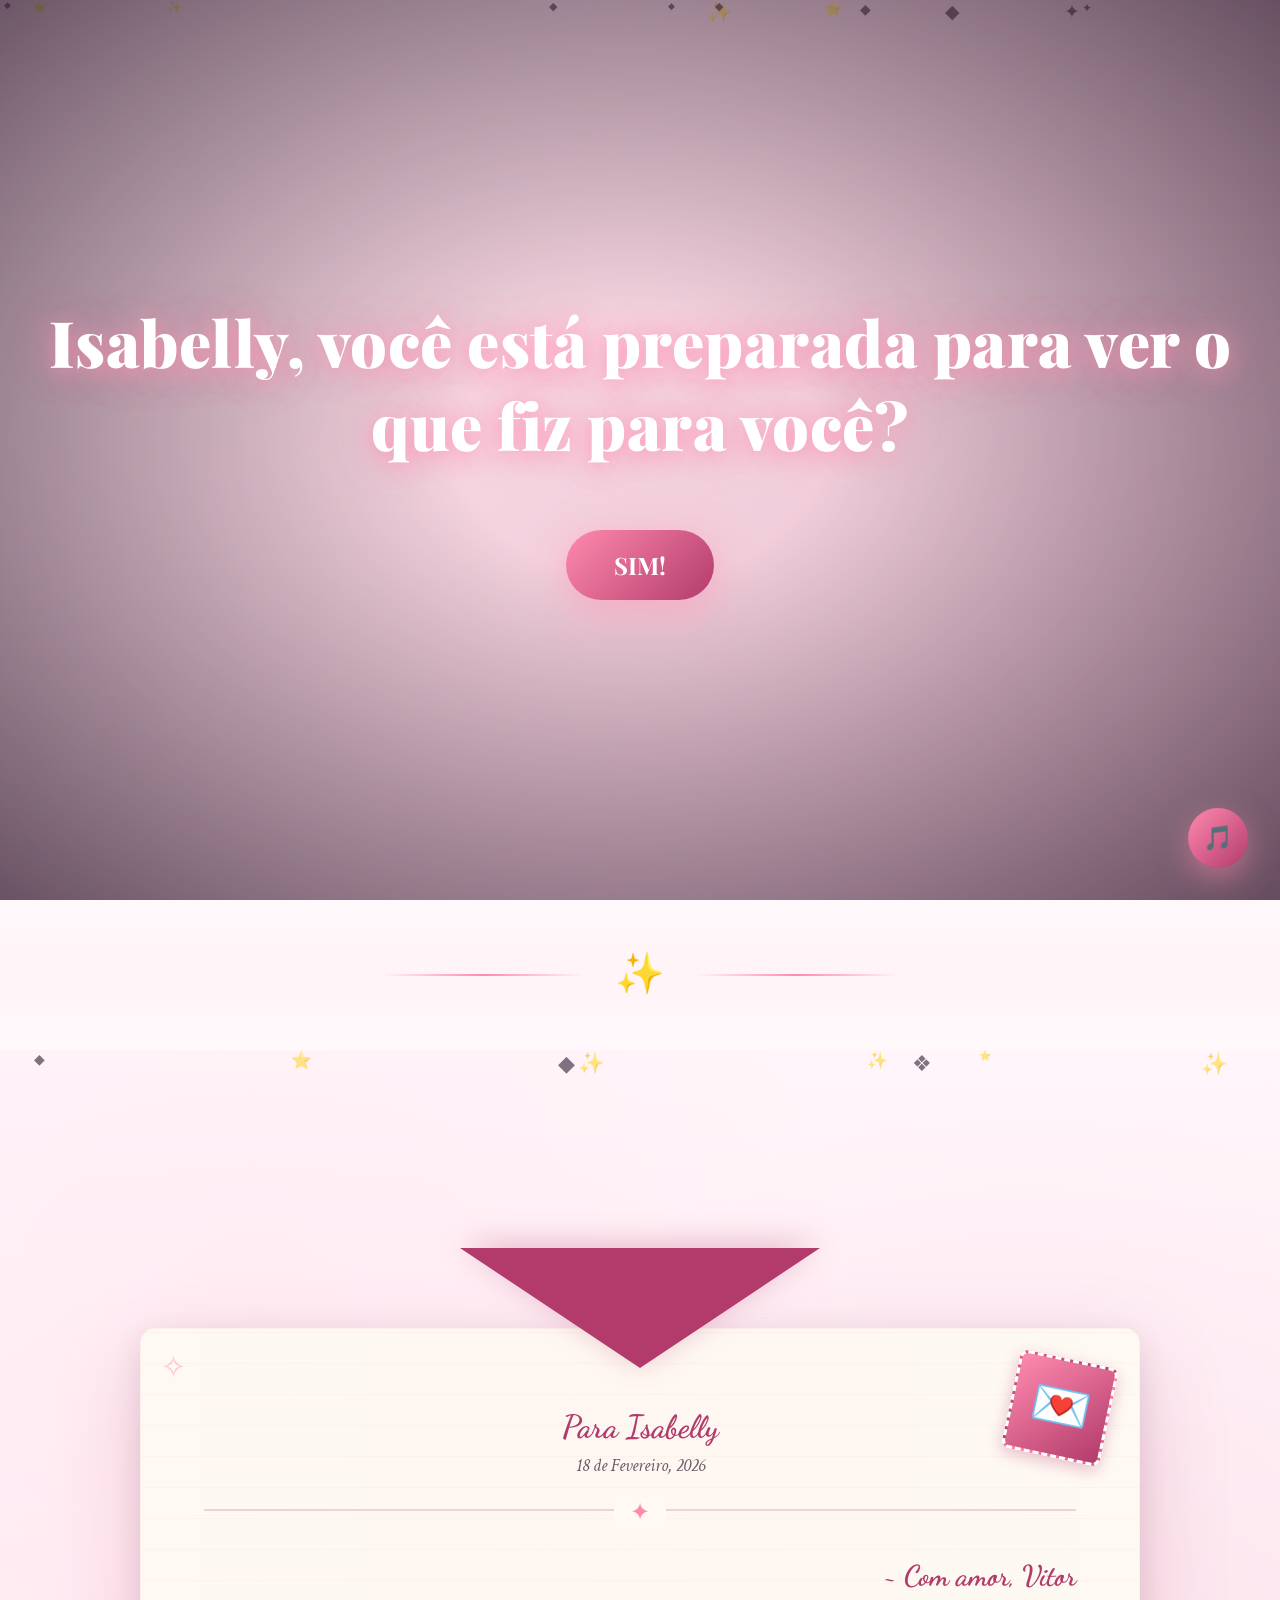
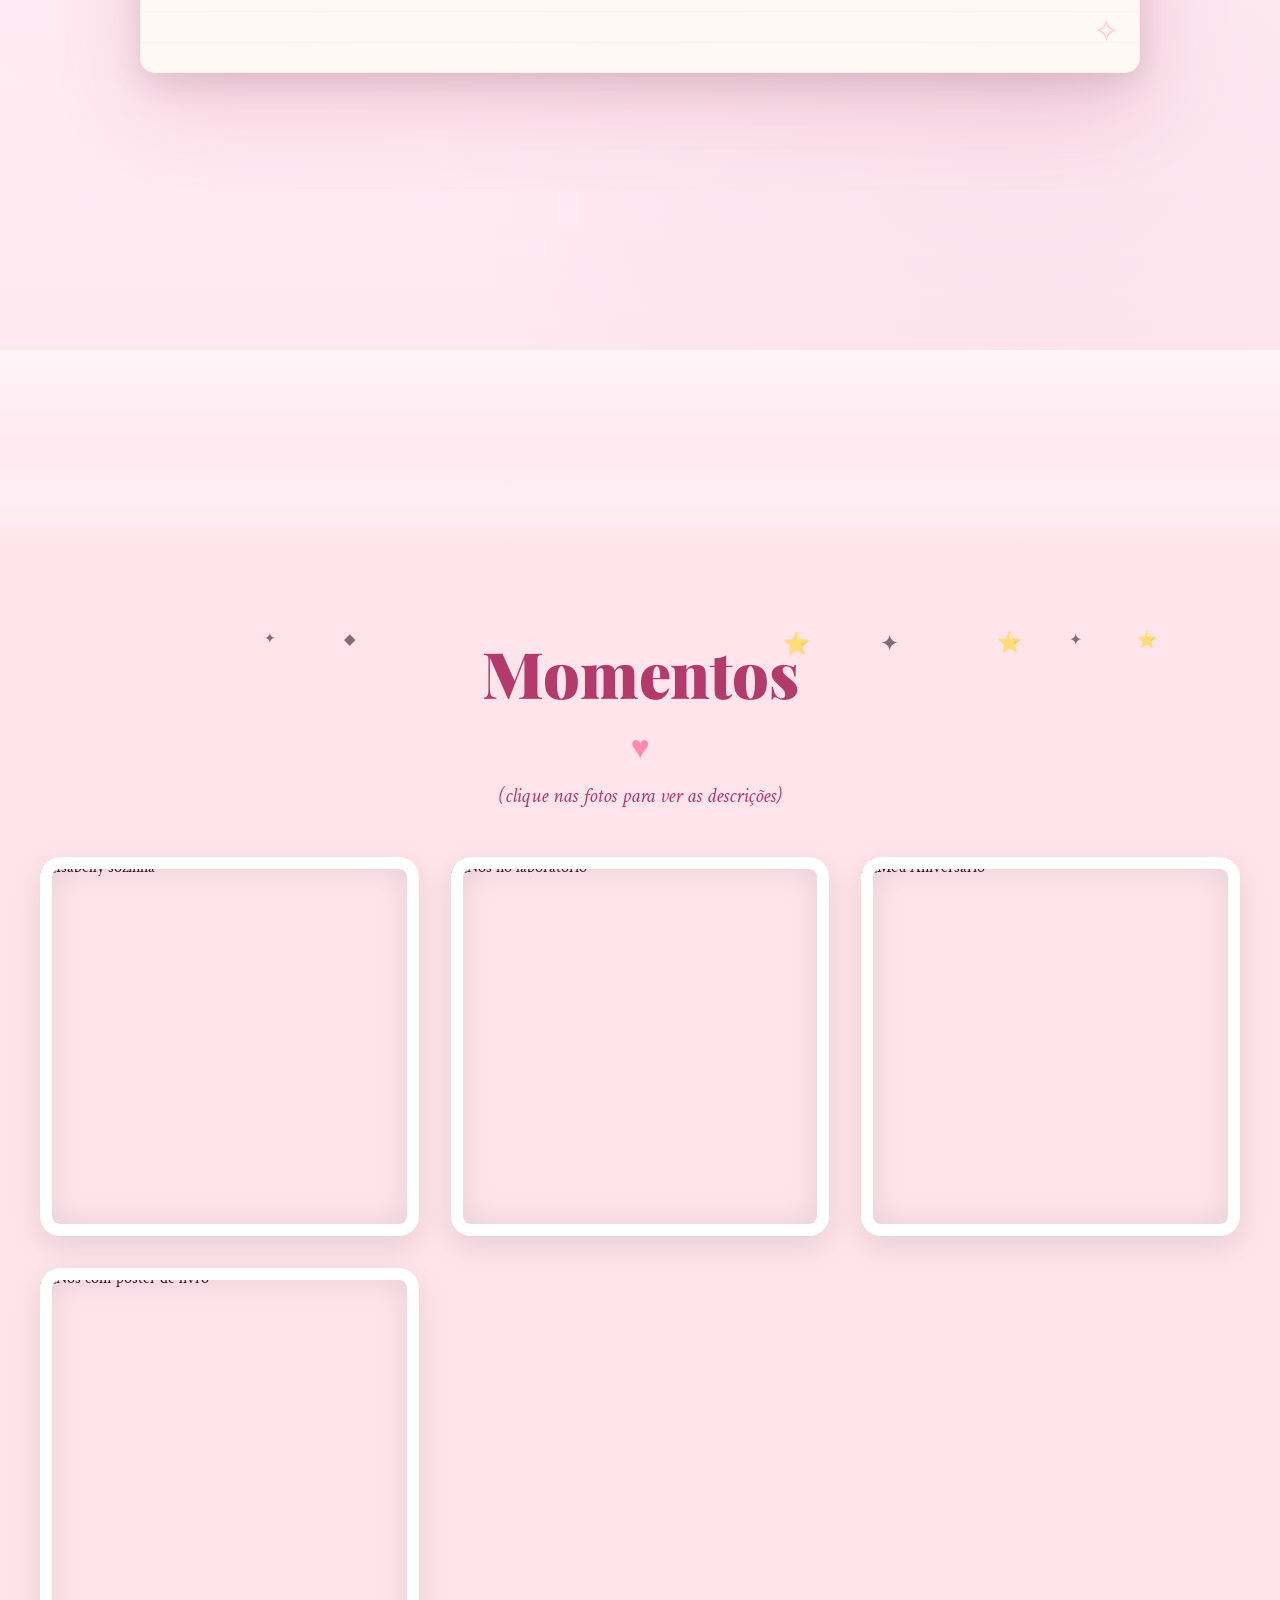
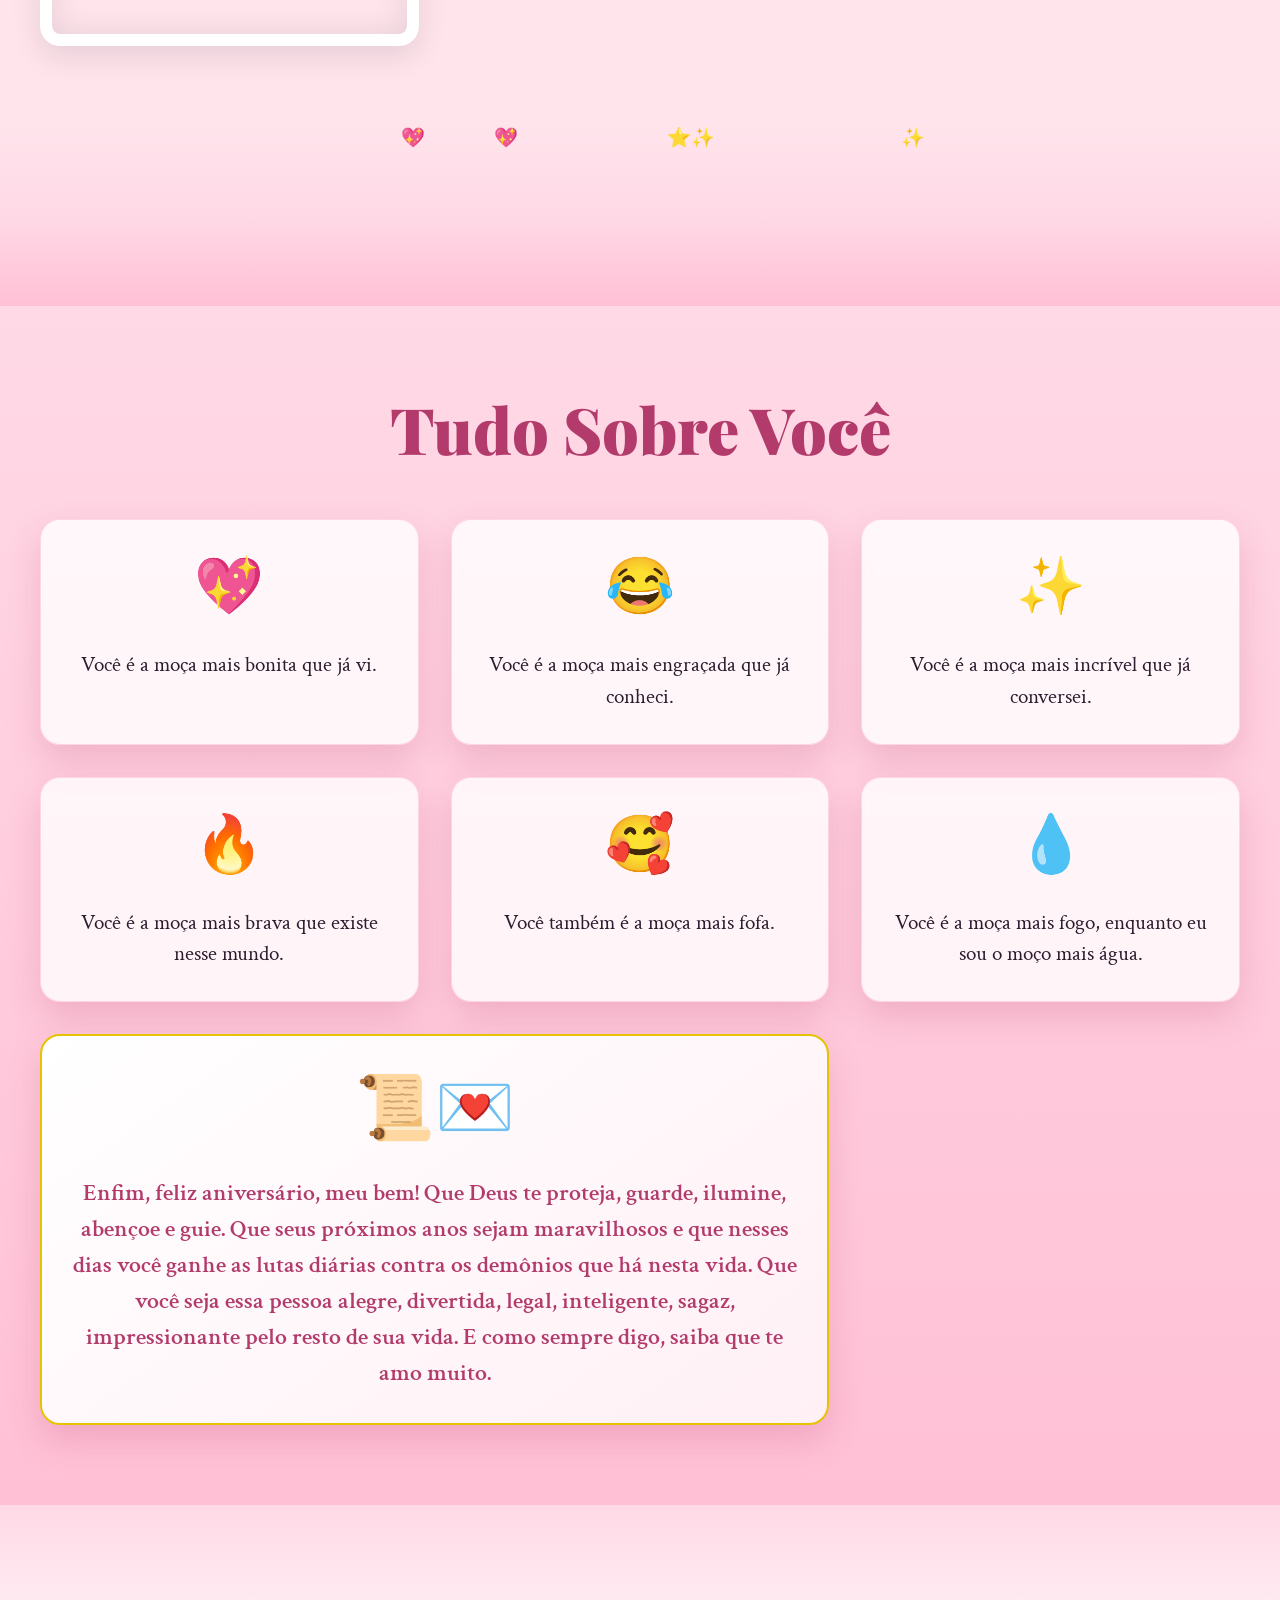
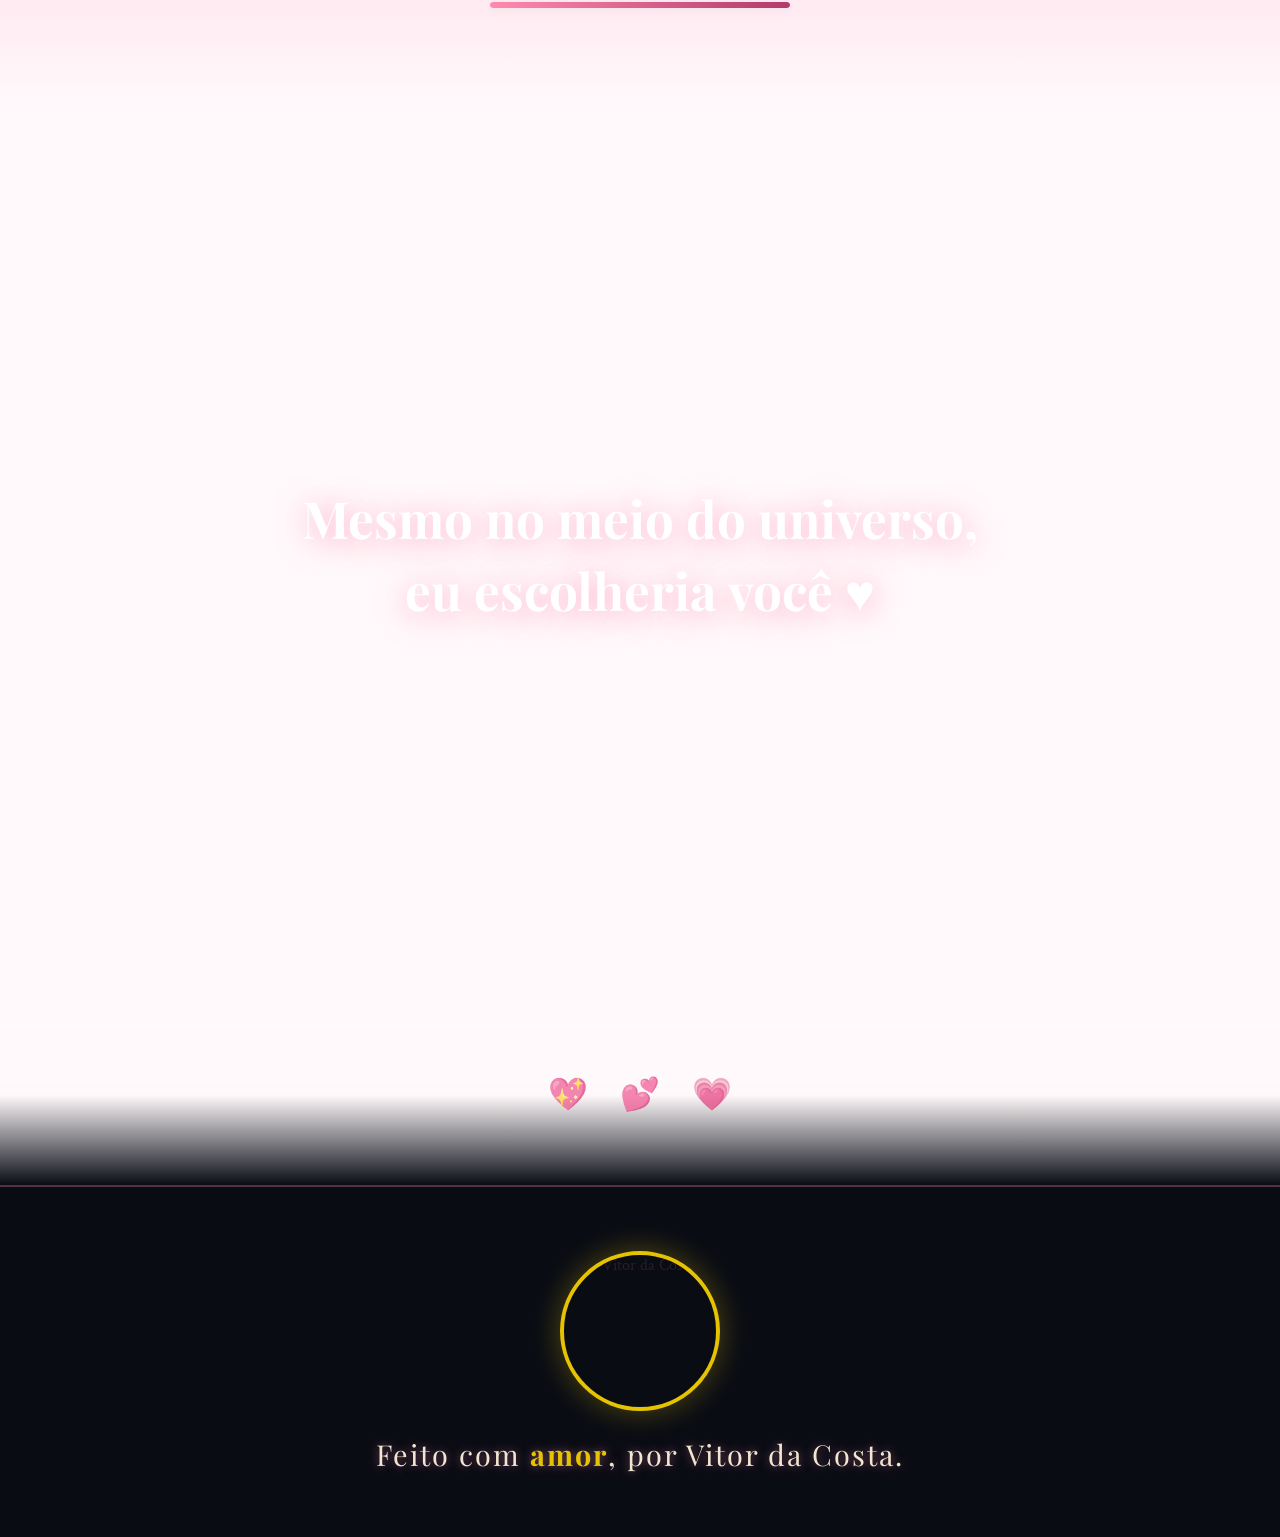
==== index.html @ ade45f7c "Update index.html" ====
<!DOCTYPE html>
<html lang="pt-BR">
<head>
    <meta charset="UTF-8">
    <meta name="viewport" content="width=device-width, initial-scale=1.0">
    <title>Feliz Aniversário, Isabelly! 💕</title>
    <link rel="preconnect" href="https://fonts.googleapis.com">
    <link rel="preconnect" href="https://fonts.gstatic.com" crossorigin>
    <link href="https://fonts.googleapis.com/css2?family=Playfair+Display:wght@400;600;700;900&family=Crimson+Text:ital,wght@0,400;0,600;1,400&family=Great+Vibes&family=Dancing+Script:wght@400;700&display=swap" rel="stylesheet">
    <style>
        /* ============= RESET E VARIÁVEIS ============= */
        * {
            margin: 0;
            padding: 0;
            box-sizing: border-box;
        }

        :root {
            --primary-pink: #ff8aae;
            --dark-pink: #b23b6b;
            --light-pink: #ffe4ec;
            --cream: #fff9fb;
            --text-dark: #2d1b2e;
            --gold: #e6c300;
            --deep-space: #0a0c14;
            --paper-beige: #fef9f3;
        }

        html {
            scroll-behavior: smooth;
            overflow-x: hidden;
        }

        body {
            font-family: 'Crimson Text', serif;
            background: var(--cream);
            color: var(--text-dark);
            overflow-x: hidden;
        }

        /* ============= LOADING SCREEN ============= */
        .loading-screen {
            position: fixed;
            top: 0;
            left: 0;
            width: 100%;
            height: 100%;
            background: linear-gradient(135deg, var(--primary-pink), var(--dark-pink));
            display: flex;
            flex-direction: column;
            justify-content: center;
            align-items: center;
            z-index: 9999;
            transition: opacity 0.8s ease, visibility 0.8s ease;
        }

        .loading-screen.hidden {
            opacity: 0;
            visibility: hidden;
        }

        .loading-heart {
            font-size: 5rem;
            animation: heartPulse 1.5s infinite;
        }

        .loading-text {
            font-family: 'Playfair Display', serif;
            font-size: 1.5rem;
            color: white;
            margin-top: 2rem;
            opacity: 0.9;
        }

        @keyframes heartPulse {
            0%, 100% { transform: scale(1); }
            50% { transform: scale(1.3); }
        }

        /* ============= BOTÃO DE MÚSICA ============= */
        .music-toggle {
            position: fixed;
            bottom: 2rem;
            right: 2rem;
            width: 60px;
            height: 60px;
            background: linear-gradient(135deg, var(--primary-pink), var(--dark-pink));
            border: none;
            border-radius: 50%;
            color: white;
            font-size: 1.5rem;
            cursor: pointer;
            box-shadow: 0 10px 30px rgba(255, 138, 174, 0.5);
            z-index: 100;
            transition: transform 0.3s ease, box-shadow 0.3s ease;
            display: flex;
            align-items: center;
            justify-content: center;
        }

        .music-toggle:hover {
            transform: scale(1.1) rotate(10deg);
            box-shadow: 0 15px 40px rgba(255, 138, 174, 0.7);
        }

        .music-toggle.playing {
            animation: musicPulse 1s infinite;
        }

        @keyframes musicPulse {
            0%, 100% { transform: scale(1); }
            50% { transform: scale(1.05); }
        }

        /* ============= PARTÍCULAS FLUTUANTES ============= */
        .particles {
            position: absolute;
            width: 100%;
            height: 100%;
            overflow: hidden;
            pointer-events: none;
            z-index: 1;
        }

        .particle {
            position: absolute;
            font-size: 1.5rem;
            opacity: 0.6;
            animation: floatParticle 15s infinite linear;
        }

        @keyframes floatParticle {
            0% {
                transform: translateY(100vh) rotate(0deg);
                opacity: 0;
            }
            10% {
                opacity: 0.6;
            }
            90% {
                opacity: 0.6;
            }
            100% {
                transform: translateY(-100px) rotate(360deg);
                opacity: 0;
            }
        }

        /* ============= CONFETES ============= */
        .confetti {
            position: fixed;
            width: 10px;
            height: 10px;
            background: var(--primary-pink);
            position: absolute;
            animation: confettiFall 3s linear forwards;
            z-index: 1000;
            pointer-events: none;
        }

        @keyframes confettiFall {
            0% {
                transform: translateY(0) rotate(0deg);
                opacity: 1;
            }
            100% {
                transform: translateY(100vh) rotate(720deg);
                opacity: 0;
            }
        }

        /* ============= SEÇÃO HERO ============= */
        .hero-section {
            position: relative;
            height: 100vh;
            display: flex;
            flex-direction: column;
            justify-content: center;
            align-items: center;
            text-align: center;
            overflow: hidden;
            background: linear-gradient(135deg, rgba(255, 138, 174, 0.2), rgba(178, 59, 107, 0.3));
        }

        .hero-background {
            position: absolute;
            top: 0;
            left: 0;
            width: 100%;
            height: 100%;
            background-image: url('https://i.ibb.co/fJ186QQ/IMG-20251118-WA0101.jpg');
            background-size: cover;
            background-position: center;
            filter: blur(8px) brightness(0.5);
            transform: scale(1.1);
            z-index: 1;
        }

        .hero-vignette {
            position: absolute;
            top: 0;
            left: 0;
            width: 100%;
            height: 100%;
            background: radial-gradient(ellipse at center, transparent 20%, rgba(45, 27, 46, 0.7) 100%);
            z-index: 2;
        }

        .hero-content {
            position: relative;
            z-index: 3;
            padding: 2rem;
            animation: fadeInUp 1.5s ease-out;
        }

        .hero-title {
            font-family: 'Playfair Display', serif;
            font-size: clamp(2rem, 5vw, 4rem);
            font-weight: 900;
            color: #ffffff;
            text-shadow: 
                0 4px 20px rgba(255, 138, 174, 0.6), 
                0 0 40px rgba(255, 138, 174, 0.4),
                0 0 60px rgba(255, 138, 174, 0.2);
            margin-bottom: 2rem;
            letter-spacing: 0.5px;
            line-height: 1.3;
        }

        /* Botão com corações animados */
        .heart-button-container {
            position: relative;
            display: inline-block;
            margin-top: 2rem;
        }

        .heart-button {
            position: relative;
            padding: 1.2rem 3rem;
            font-family: 'Playfair Display', serif;
            font-size: 1.5rem;
            font-weight: 700;
            color: #ffffff;
            background: linear-gradient(135deg, var(--primary-pink), var(--dark-pink));
            border: none;
            border-radius: 50px;
            cursor: pointer;
            box-shadow: 0 10px 40px rgba(255, 138, 174, 0.5);
            transition: transform 0.3s ease, box-shadow 0.3s ease;
            z-index: 10;
            overflow: visible;
        }

        .heart-button:hover {
            transform: scale(1.05) translateY(-2px);
            box-shadow: 0 15px 50px rgba(255, 138, 174, 0.7);
        }

        .heart-button:active {
            transform: scale(0.98);
        }

        .floating-heart {
            position: absolute;
            font-size: 1.5rem;
            animation: floatHeart 3s infinite ease-in-out;
            pointer-events: none;
            opacity: 0;
        }

        .floating-heart:nth-child(1) { top: -20px; left: -30px; animation-delay: 0s; }
        .floating-heart:nth-child(2) { top: -25px; right: -30px; animation-delay: 0.8s; }
        .floating-heart:nth-child(3) { bottom: -20px; left: 50%; transform: translateX(-50%); animation-delay: 1.6s; }

        @keyframes floatHeart {
            0%, 100% { opacity: 0; transform: translateY(0) scale(0.5) rotate(0deg); }
            50% { opacity: 1; transform: translateY(-20px) scale(1) rotate(10deg); }
        }

        /* ============= NOVAS TRANSIÇÕES ELEGANTES ============= */
        
        /* Transição 1: Divisória com estrela (mantida - você gostou) */
        .section-divider {
            position: relative;
            height: 150px;
            display: flex;
            align-items: center;
            justify-content: center;
            overflow: hidden;
            background: linear-gradient(to bottom, transparent, rgba(255, 138, 174, 0.05), transparent);
        }

        .divider-content {
            position: relative;
            z-index: 2;
            display: flex;
            align-items: center;
            gap: 2rem;
        }

        .divider-line {
            width: 200px;
            height: 2px;
            background: linear-gradient(to right, transparent, var(--primary-pink), transparent);
            animation: shimmer 3s infinite;
        }

        .divider-ornament {
            font-size: 2.5rem;
            animation: rotate 10s linear infinite;
        }

        @keyframes shimmer {
            0%, 100% { opacity: 0.5; }
            50% { opacity: 1; }
        }

        @keyframes rotate {
            from { transform: rotate(0deg); }
            to { transform: rotate(360deg); }
        }

        /* Transição 2: Gradiente suave com brilho */
        .gradient-divider {
            position: relative;
            height: 200px;
            background: linear-gradient(180deg, 
                #fff5fa 0%, 
                rgba(255, 228, 236, 0.5) 25%,
                rgba(255, 192, 213, 0.3) 50%,
                rgba(255, 228, 236, 0.5) 75%,
                #ffe4ec 100%
            );
            overflow: hidden;
        }

        .gradient-divider::before {
            content: '';
            position: absolute;
            top: 0;
            left: -100%;
            width: 100%;
            height: 100%;
            background: linear-gradient(90deg, 
                transparent, 
                rgba(255, 138, 174, 0.3), 
                transparent
            );
            animation: slideShine 3s infinite;
        }

        @keyframes slideShine {
            0% { left: -100%; }
            50%, 100% { left: 100%; }
        }

        /* Transição 3: Partículas ascendentes */
        .particles-divider {
            position: relative;
            height: 180px;
            background: linear-gradient(180deg, 
                #ffe4ec 0%, 
                #ffd9e6 50%,
                #ffc0d5 100%
            );
            overflow: hidden;
        }

        .particles-divider::before {
            content: '✨';
            position: absolute;
            font-size: 1.5rem;
            opacity: 0;
            animation: floatUp1 4s infinite;
            left: 20%;
        }

        .particles-divider::after {
            content: '💖';
            position: absolute;
            font-size: 1.5rem;
            opacity: 0;
            animation: floatUp2 4s infinite;
            left: 70%;
            animation-delay: 1s;
        }

        @keyframes floatUp1 {
            0% {
                bottom: 0;
                opacity: 0;
                transform: translateX(0) rotate(0deg);
            }
            50% {
                opacity: 0.7;
            }
            100% {
                bottom: 100%;
                opacity: 0;
                transform: translateX(30px) rotate(360deg);
            }
        }

        @keyframes floatUp2 {
            0% {
                bottom: 0;
                opacity: 0;
                transform: translateX(0) rotate(0deg);
            }
            50% {
                opacity: 0.7;
            }
            100% {
                bottom: 100%;
                opacity: 0;
                transform: translateX(-30px) rotate(-360deg);
            }
        }

        /* Transição 4: Barra de carregamento elegante */
        .loading-divider {
            position: relative;
            height: 200px;
            background: linear-gradient(180deg, 
                #ffd9e6 0%, 
                #ffebf2 50%,
                #fff9fb 100%
            );
            display: flex;
            align-items: center;
            justify-content: center;
            overflow: hidden;
        }

        .loading-bar-container {
            width: 300px;
            height: 6px;
            background: rgba(178, 59, 107, 0.1);
            border-radius: 10px;
            overflow: hidden;
            box-shadow: 0 2px 10px rgba(0, 0, 0, 0.05);
        }

        .loading-bar {
            height: 100%;
            background: linear-gradient(90deg, 
                var(--primary-pink), 
                var(--dark-pink),
                var(--primary-pink)
            );
            background-size: 200% 100%;
            border-radius: 10px;
            animation: loadingSlide 2s infinite;
            box-shadow: 0 0 20px rgba(255, 138, 174, 0.6);
        }

        @keyframes loadingSlide {
            0% {
                background-position: 0% 0%;
            }
            100% {
                background-position: 200% 0%;
            }
        }

        /* Transição 5: Fade com corações */
        .hearts-divider {
            position: relative;
            height: 180px;
            background: linear-gradient(180deg, 
                #fff9fb 0%, 
                rgba(255, 249, 251, 0.5) 50%,
                #0a0c14 100%
            );
            display: flex;
            align-items: center;
            justify-content: center;
            gap: 2rem;
            overflow: hidden;
        }

        .heart-icon {
            font-size: 2rem;
            animation: heartPulseFloat 2s infinite ease-in-out;
            opacity: 0.7;
        }

        .heart-icon:nth-child(1) { animation-delay: 0s; }
        .heart-icon:nth-child(2) { animation-delay: 0.3s; }
        .heart-icon:nth-child(3) { animation-delay: 0.6s; }

        @keyframes heartPulseFloat {
            0%, 100% {
                transform: translateY(0) scale(1);
                opacity: 0.4;
            }
            50% {
                transform: translateY(-10px) scale(1.2);
                opacity: 0.8;
            }
        }

        /* ============= SEÇÃO DA CARTA ============= */
        .letter-section {
            min-height: 100vh;
            display: flex;
            justify-content: center;
            align-items: center;
            padding: 6rem 2rem;
            background: linear-gradient(180deg, #fff5fa 0%, #ffe8f0 100%);
            position: relative;
        }

        .letter-section::before {
            content: '';
            position: absolute;
            top: 0;
            left: 0;
            right: 0;
            bottom: 0;
            background-image: 
                radial-gradient(circle at 20% 30%, rgba(255, 138, 174, 0.05) 0%, transparent 50%),
                radial-gradient(circle at 80% 70%, rgba(178, 59, 107, 0.05) 0%, transparent 50%);
            pointer-events: none;
        }

        .letter-wrapper {
            position: relative;
            max-width: 1000px;
            width: 100%;
        }

        .envelope-flap {
            position: absolute;
            top: -80px;
            left: 50%;
            transform: translateX(-50%);
            width: 0;
            height: 0;
            border-left: 180px solid transparent;
            border-right: 180px solid transparent;
            border-top: 120px solid var(--dark-pink);
            filter: drop-shadow(0 -5px 15px rgba(178, 59, 107, 0.3));
            z-index: 5;
            animation: flapFloat 3s ease-in-out infinite;
        }

        @keyframes flapFloat {
            0%, 100% { transform: translateX(-50%) translateY(0); }
            50% { transform: translateX(-50%) translateY(-5px); }
        }

        .letter-container {
            position: relative;
            background: var(--paper-beige);
            padding: 5rem 4rem;
            border-radius: 15px;
            box-shadow: 
                0 30px 90px rgba(178, 59, 107, 0.2),
                0 10px 30px rgba(0, 0, 0, 0.1),
                inset 0 0 0 1px rgba(255, 138, 174, 0.1);
            animation: letterReveal 1s ease-out;
            background-image: 
                linear-gradient(to right, transparent 0%, rgba(255, 138, 174, 0.02) 50%, transparent 100%),
                repeating-linear-gradient(
                    0deg,
                    transparent,
                    transparent 30px,
                    rgba(178, 59, 107, 0.03) 30px,
                    rgba(178, 59, 107, 0.03) 31px
                );
        }

        .letter-container::before,
        .letter-container::after {
            content: '✧';
            position: absolute;
            font-size: 2rem;
            opacity: 0.4;
            color: var(--primary-pink);
        }

        .letter-container::before {
            top: 20px;
            left: 20px;
        }

        .letter-container::after {
            bottom: 20px;
            right: 20px;
        }

        .stamp {
            position: absolute;
            top: 30px;
            right: 30px;
            width: 100px;
            height: 100px;
            background: linear-gradient(135deg, var(--primary-pink), var(--dark-pink));
            border: 3px dashed white;
            border-radius: 8px;
            display: flex;
            align-items: center;
            justify-content: center;
            font-size: 3rem;
            box-shadow: 0 5px 15px rgba(178, 59, 107, 0.3);
            transform: rotate(12deg);
            animation: stampBounce 2s ease-in-out infinite;
        }

        @keyframes stampBounce {
            0%, 100% { transform: rotate(12deg) scale(1); }
            50% { transform: rotate(12deg) scale(1.05); }
        }

        .letter-header {
            text-align: center;
            margin-bottom: 3rem;
            padding-bottom: 2rem;
            border-bottom: 2px solid rgba(178, 59, 107, 0.2);
            position: relative;
        }

        .letter-header::after {
            content: '✦';
            position: absolute;
            bottom: -1.2rem;
            left: 50%;
            transform: translateX(-50%);
            background: var(--paper-beige);
            padding: 0 1rem;
            font-size: 1.5rem;
            color: var(--primary-pink);
        }

        .letter-to {
            font-family: 'Dancing Script', cursive;
            font-size: 2rem;
            color: var(--dark-pink);
            font-weight: 700;
            margin-bottom: 0.5rem;
        }

        .letter-date {
            font-family: 'Crimson Text', serif;
            font-size: 1.1rem;
            color: var(--text-dark);
            opacity: 0.7;
            font-style: italic;
        }

        .letter-text {
            font-family: 'Dancing Script', cursive;
            font-size: clamp(1.4rem, 2.5vw, 1.9rem);
            color: var(--text-dark);
            line-height: 2.2;
            text-align: justify;
            position: relative;
            white-space: pre-wrap;
            word-break: break-word;
            padding: 0 1rem;
        }

        .letter-text::first-letter {
            font-size: 4rem;
            font-weight: 700;
            color: var(--dark-pink);
            float: left;
            line-height: 3rem;
            margin-right: 0.5rem;
            margin-top: 0.3rem;
        }

        .typing-cursor {
            display: inline-block;
            width: 3px;
            height: 1.8rem;
            background: var(--dark-pink);
            animation: blink 1s infinite;
            margin-left: 4px;
            vertical-align: middle;
        }

        .letter-signature {
            margin-top: 3rem;
            text-align: right;
            font-family: 'Dancing Script', cursive;
            font-size: 1.8rem;
            color: var(--dark-pink);
            font-weight: 700;
        }

        .letter-signature::before {
            content: '~ ';
        }

        @keyframes letterReveal {
            from { 
                opacity: 0; 
                transform: translateY(50px) scale(0.95);
            }
            to { 
                opacity: 1; 
                transform: translateY(0) scale(1);
            }
        }

        @keyframes blink {
            0%, 50% { opacity: 1; }
            51%, 100% { opacity: 0; }
        }

        /* ============= GALERIA ============= */
        .gallery-section {
            min-height: 100vh;
            padding: 5rem 2rem;
            background: #ffe4ec;
            position: relative;
        }

        .gallery-title {
            font-family: 'Playfair Display', serif;
            font-size: clamp(2.5rem, 5vw, 4rem);
            font-weight: 900;
            text-align: center;
            color: var(--dark-pink);
            margin-bottom: 1rem;
        }

        .gallery-title::after {
            content: '♥';
            display: block;
            font-size: 2rem;
            color: var(--primary-pink);
            margin-top: 0.5rem;
            animation: heartbeat 1.5s infinite;
        }

        .gallery-sub {
            text-align: center;
            font-family: 'Crimson Text', serif;
            font-size: 1.3rem;
            color: var(--dark-pink);
            margin-bottom: 3rem;
            font-style: italic;
            opacity: 0.9;
        }

        @keyframes heartbeat {
            0%, 100% { transform: scale(1); }
            50% { transform: scale(1.2); }
        }

        .gallery-grid {
            display: grid;
            grid-template-columns: repeat(auto-fit, minmax(280px, 1fr));
            gap: 2rem;
            max-width: 1200px;
            margin: 0 auto;
        }

        .gallery-item {
            position: relative;
            aspect-ratio: 1;
            overflow: hidden;
            border-radius: 20px;
            cursor: pointer;
            box-shadow: 0 10px 30px rgba(0, 0, 0, 0.1);
            transition: transform 0.4s ease, box-shadow 0.4s ease;
            opacity: 0;
            transform: translateY(50px);
        }

        .gallery-item.visible {
            animation: revealPhoto 0.8s ease-out forwards;
        }

        @keyframes revealPhoto {
            to { opacity: 1; transform: translateY(0); }
        }

        .gallery-item:hover {
            transform: translateY(-10px) scale(1.02);
            box-shadow: 0 20px 50px rgba(178, 59, 107, 0.3);
        }

        .gallery-item img {
            width: 100%;
            height: 100%;
            object-fit: cover;
            transition: transform 0.4s ease;
        }

        .gallery-item:hover img {
            transform: scale(1.1);
        }

        .gallery-frame {
            position: absolute;
            top: 0;
            left: 0;
            right: 0;
            bottom: 0;
            border: 12px solid #ffffff;
            border-radius: 20px;
            pointer-events: none;
            box-shadow: inset 0 0 30px rgba(0, 0, 0, 0.1);
        }

        .gallery-item::before {
            content: '';
            position: absolute;
            top: -50%;
            left: -50%;
            width: 200%;
            height: 200%;
            background: linear-gradient(
                45deg,
                transparent 30%,
                rgba(255, 255, 255, 0.3) 50%,
                transparent 70%
            );
            transform: rotate(45deg);
            transition: all 0.6s ease;
            opacity: 0;
            z-index: 1;
        }

        .gallery-item:hover::before {
            opacity: 1;
            left: 100%;
        }

        /* Modal da Galeria */
        .modal {
            display: none;
            position: fixed;
            top: 0;
            left: 0;
            width: 100%;
            height: 100%;
            background: rgba(0, 0, 0, 0.95);
            z-index: 1000;
            justify-content: center;
            align-items: center;
            padding: 2rem;
            animation: fadeIn 0.3s ease;
        }

        .modal.active {
            display: flex;
        }

        .modal-content {
            max-width: 900px;
            max-height: 90vh;
            display: flex;
            flex-direction: column;
            align-items: center;
            animation: modalSlideIn 0.4s ease;
        }

        @keyframes modalSlideIn {
            from { opacity: 0; transform: scale(0.8); }
            to { opacity: 1; transform: scale(1); }
        }

        .modal-image {
            max-width: 100%;
            max-height: 70vh;
            border-radius: 15px;
            box-shadow: 0 20px 60px rgba(255, 138, 174, 0.5);
        }

        .modal-description {
            margin-top: 2rem;
            font-family: 'Crimson Text', serif;
            font-size: 1.3rem;
            color: #ffffff;
            text-align: center;
            max-width: 600px;
            line-height: 1.6;
        }

        .modal-close {
            position: absolute;
            top: 2rem;
            right: 2rem;
            font-size: 3rem;
            color: #ffffff;
            cursor: pointer;
            transition: transform 0.3s ease;
        }

        .modal-close:hover {
            transform: scale(1.2) rotate(90deg);
        }

        /* ============= SEÇÃO SOBRE VOCÊ (CARDS) ============= */
        .about-section {
            min-height: 100vh;
            padding: 5rem 2rem;
            background: linear-gradient(180deg, #ffd9e6 0%, #ffc0d5 100%);
            position: relative;
        }

        .about-title {
            font-family: 'Playfair Display', serif;
            font-size: clamp(2.5rem, 5vw, 4rem);
            font-weight: 900;
            text-align: center;
            color: var(--dark-pink);
            margin-bottom: 3rem;
        }

        .about-grid {
            display: grid;
            grid-template-columns: repeat(auto-fit, minmax(280px, 1fr));
            gap: 2rem;
            max-width: 1200px;
            margin: 0 auto;
        }

        .about-card {
            background: rgba(255, 255, 255, 0.8);
            backdrop-filter: blur(5px);
            border-radius: 20px;
            padding: 2rem 1.5rem;
            text-align: center;
            box-shadow: 0 15px 35px rgba(178, 59, 107, 0.2);
            transition: transform 0.3s ease, box-shadow 0.3s ease;
            border: 1px solid rgba(255, 138, 174, 0.3);
            opacity: 0;
            transform: translateY(30px);
            transition: opacity 0.8s ease, transform 0.8s ease, box-shadow 0.3s ease;
            display: flex;
            flex-direction: column;
            align-items: center;
            gap: 1rem;
        }

        .about-card.visible {
            opacity: 1;
            transform: translateY(0);
        }

        .about-card:hover {
            transform: translateY(-10px) scale(1.02);
            box-shadow: 0 25px 50px rgba(178, 59, 107, 0.4);
            background: #ffffff;
        }

        .about-icon {
            font-size: 3.5rem;
            margin-bottom: 0.5rem;
            animation: floatIcon 3s ease-in-out infinite;
        }

        @keyframes floatIcon {
            0%, 100% { transform: translateY(0); }
            50% { transform: translateY(-5px); }
        }

        .about-card p {
            font-family: 'Crimson Text', serif;
            font-size: 1.3rem;
            color: var(--text-dark);
            line-height: 1.5;
            font-weight: 500;
            margin: 0;
        }

        .about-card.special {
            grid-column: span 2;
            background: linear-gradient(145deg, #ffffff, #fff0f5);
            border: 2px solid var(--gold);
        }

        .about-card.special .about-icon {
            font-size: 4rem;
        }

        .about-card.special p {
            font-size: 1.5rem;
            font-weight: 600;
            color: var(--dark-pink);
        }

        @media (max-width: 768px) {
            .about-card.special {
                grid-column: span 1;
            }
        }

        /* ============= SEÇÃO DO UNIVERSO ============= */
        .universe-section {
            min-height: 100vh;
            display: flex;
            justify-content: center;
            align-items: center;
            position: relative;
            overflow: hidden;
            padding: 2rem;
        }

        .universe-background {
            position: absolute;
            top: 0;
            left: 0;
            width: 100%;
            height: 100%;
            background-image: url('https://images.unsplash.com/photo-1419242902214-272b3f66ee7a?w=1600');
            background-size: cover;
            background-position: center;
            filter: brightness(0.4);
            z-index: 1;
        }

        .universe-content {
            position: relative;
            z-index: 2;
            text-align: center;
        }

        .universe-text {
            font-family: 'Playfair Display', serif;
            font-size: clamp(2rem, 4vw, 3.5rem);
            font-weight: 700;
            color: #ffffff;
            text-shadow: 
                0 4px 30px rgba(255, 138, 174, 0.8),
                0 0 60px rgba(255, 255, 255, 0.5);
            line-height: 1.4;
            animation: twinkle 3s infinite;
        }

        @keyframes twinkle {
            0%, 100% { 
                text-shadow: 
                    0 4px 30px rgba(255, 138, 174, 0.8), 
                    0 0 20px rgba(255, 255, 255, 0.5); 
            }
            50% { 
                text-shadow: 
                    0 4px 30px rgba(255, 138, 174, 1), 
                    0 0 40px rgba(255, 255, 255, 0.8); 
            }
        }

        /* ============= FOOTER ESCURO ============= */
        .footer-section {
            padding: 4rem 2rem;
            background: var(--deep-space);
            text-align: center;
            border-top: 2px solid rgba(255, 138, 174, 0.3);
        }

        .author-container {
            display: flex;
            flex-direction: column;
            align-items: center;
            gap: 1.5rem;
        }

        .author-photo {
            width: 160px;
            height: 160px;
            border-radius: 50%;
            object-fit: cover;
            border: 4px solid var(--gold);
            box-shadow: 0 0 30px rgba(255, 215, 0, 0.3);
            transition: transform 0.3s ease, box-shadow 0.3s ease;
        }

        .author-photo:hover {
            transform: scale(1.1) rotate(3deg);
            box-shadow: 0 0 50px rgba(255, 215, 0, 0.6);
        }

        .author-text {
            font-family: 'Playfair Display', serif;
            font-size: 1.8rem;
            color: #f0e6d2;
            font-weight: 400;
            text-shadow: 0 0 10px rgba(255, 138, 174, 0.5);
            letter-spacing: 2px;
        }

        .author-text span {
            color: var(--gold);
            font-weight: 700;
        }

        /* ============= BOTÃO SCROLL TO TOP ============= */
        .scroll-to-top {
            position: fixed;
            bottom: 2rem;
            left: 2rem;
            width: 50px;
            height: 50px;
            background: linear-gradient(135deg, var(--primary-pink), var(--dark-pink));
            border: none;
            border-radius: 50%;
            color: white;
            font-size: 1.5rem;
            cursor: pointer;
            opacity: 0;
            visibility: hidden;
            transition: all 0.3s ease;
            z-index: 100;
            box-shadow: 0 5px 20px rgba(255, 138, 174, 0.4);
        }

        .scroll-to-top.visible {
            opacity: 1;
            visibility: visible;
        }

        .scroll-to-top:hover {
            transform: translateY(-5px);
            box-shadow: 0 10px 30px rgba(255, 138, 174, 0.6);
        }

        /* ============= RESPONSIVO ============= */
        @media (max-width: 768px) {
            .gallery-grid { 
                grid-template-columns: 1fr; 
                gap: 1.5rem; 
            }
            .modal-close { 
                top: 1rem; 
                right: 1rem; 
                font-size: 2.5rem; 
            }
            .letter-container { 
                padding: 3rem 2rem; 
            }
            .stamp {
                width: 70px;
                height: 70px;
                font-size: 2rem;
                top: 15px;
                right: 15px;
            }
            .envelope-flap {
                border-left: 120px solid transparent;
                border-right: 120px solid transparent;
                border-top: 80px solid var(--dark-pink);
                top: -50px;
            }
            .music-toggle {
                bottom: 1.5rem;
                right: 1.5rem;
                width: 50px;
                height: 50px;
                font-size: 1.2rem;
            }
            .scroll-to-top {
                bottom: 1.5rem;
                left: 1.5rem;
                width: 45px;
                height: 45px;
                font-size: 1.2rem;
            }
            .letter-text {
                font-size: 1.3rem;
            }
            .divider-line {
                width: 100px;
            }
            .loading-bar-container {
                width: 200px;
            }
        }

        /* ============= ANIMAÇÕES GERAIS ============= */
        @keyframes fadeIn { 
            from { opacity: 0; } 
            to { opacity: 1; } 
        }

        @keyframes fadeInUp { 
            from { 
                opacity: 0; 
                transform: translateY(30px); 
            } 
            to { 
                opacity: 1; 
                transform: translateY(0); 
            } 
        }

        .scroll-reveal {
            opacity: 0;
            transform: translateY(30px);
            transition: opacity 0.8s ease, transform 0.8s ease;
        }

        .scroll-reveal.visible {
            opacity: 1;
            transform: translateY(0);
        }

        *:focus {
            outline: 2px solid var(--primary-pink);
            outline-offset: 2px;
        }

        button {
            cursor: pointer;
        }

        img {
            user-select: none;
        }
    </style>
</head>
<body>
    <!-- Loading Screen -->
    <div class="loading-screen">
        <div class="loading-heart">💖</div>
        <div class="loading-text">Preparando algo especial...</div>
    </div>

    <!-- Botão de Música -->
    <button class="music-toggle" id="musicToggle" aria-label="Tocar/Pausar música" title="Vem Ser Minha - Charlie Brown Jr.">
        🎵
    </button>

    <!-- Botão Scroll to Top -->
    <button class="scroll-to-top" id="scrollToTop" aria-label="Voltar ao topo">
        ↑
    </button>

    <!-- Audio: Vem Ser Minha - Charlie Brown Jr. -->
    <audio id="bgMusic" loop preload="auto">
        <source src="vem-ser-minha.mp3" type="audio/mpeg">
        Seu navegador não suporta o elemento de áudio.
    </audio>

    <section class="hero-section" id="hero">
        <div class="hero-background"></div>
        <div class="hero-vignette"></div>
        <div class="particles" id="heroParticles"></div>
        <div class="hero-content">
            <h1 class="hero-title">Isabelly, você está preparada para ver o que fiz para você?</h1>
            <div class="heart-button-container">
                <span class="floating-heart">💖</span>
                <span class="floating-heart">💕</span>
                <span class="floating-heart">💗</span>
                <button class="heart-button" onclick="scrollToLetter()">SIM!</button>
            </div>
        </div>
    </section>

    <!-- TRANSIÇÃO 1: Divisória com estrela (que você gostou) -->
    <div class="section-divider">
        <div class="divider-content">
            <div class="divider-line"></div>
            <div class="divider-ornament">✨</div>
            <div class="divider-line"></div>
        </div>
    </div>

    <!-- SEÇÃO DA CARTA -->
    <section class="letter-section" id="letter">
        <div class="particles" id="letterParticles"></div>
        <div class="letter-wrapper scroll-reveal">
            <div class="envelope-flap"></div>
            <div class="letter-container">
                <div class="stamp">💌</div>
                
                <div class="letter-header">
                    <div class="letter-to">Para Isabelly</div>
                    <div class="letter-date">18 de Fevereiro, 2026</div>
                </div>
                
                <div class="letter-text" id="letterText"></div>
                
                <div class="letter-signature">Com amor, Vitor</div>
            </div>
        </div>
    </section>

    <!-- TRANSIÇÃO 2: Gradiente suave com brilho -->
    <div class="gradient-divider"></div>

    <!-- GALERIA -->
    <section class="gallery-section" id="gallery">
        <div class="particles" id="galleryParticles"></div>
        <h2 class="gallery-title scroll-reveal">Momentos</h2>
        <div class="gallery-sub scroll-reveal">(clique nas fotos para ver as descrições)</div>
        <div class="gallery-grid">
            <div class="gallery-item" data-description="Simplesmente a moça mais linda. Isabelly, você brilha até sem filtro!">
                <img src="https://i.ibb.co/zhD43kKk/IMG-20250905-WA0019.jpg" alt="Isabelly sozinha" loading="lazy">
                <div class="gallery-frame"></div>
            </div>
            <div class="gallery-item" data-description="Olha que fofo a gente junto no lab de química. Acredito eu que a química não era só da fenolftaleína neste momento">
                <img src="https://i.ibb.co/KzWN2HHj/IMG-20251216-WA0042.jpg" alt="Nós no laboratório" loading="lazy">
                <div class="gallery-frame"></div>
            </div>
            <div class="gallery-item" data-description="Meu aniversário surpresa! Você fez tudo por mim, e eu nunca vou esquecer. <3">
                <img src="https://i.ibb.co/4w736ZNb/IMG-20260129-WA0010.jpg" alt="Meu Aniversário" loading="lazy">
                <div class="gallery-frame"></div>
            </div>
            <div class="gallery-item" data-description="Lançamento do livro –> ao lado da minha companheira favorita. ">
                <img src="https://i.ibb.co/wFxc8v41/20251203-115328.jpg" alt="Nós com pôster de livro" loading="lazy">
                <div class="gallery-frame"></div>
            </div>
        </div>
    </section>

    <!-- Modal -->
    <div class="modal" id="photoModal">
        <span class="modal-close" onclick="closeModal()">&times;</span>
        <div class="modal-content">
            <img class="modal-image" id="modalImage" src="" alt="Foto ampliada">
            <p class="modal-description" id="modalDescription"></p>
        </div>
    </div>

    <!-- TRANSIÇÃO 3: Partículas ascendentes -->
    <div class="particles-divider"></div>

    <!-- SEÇÃO: TUDO SOBRE VOCÊ (CARDS) -->
    <section class="about-section" id="timeline">
        <h2 class="about-title scroll-reveal">Tudo Sobre Você</h2>
        <div class="about-grid">
            <div class="about-card scroll-reveal">
                <div class="about-icon">💖</div>
                <p>Você é a moça mais bonita que já vi.</p>
            </div>
            <div class="about-card scroll-reveal">
                <div class="about-icon">😂</div>
                <p>Você é a moça mais engraçada que já conheci.</p>
            </div>
            <div class="about-card scroll-reveal">
                <div class="about-icon">✨</div>
                <p>Você é a moça mais incrível que já conversei.</p>
            </div>
            <div class="about-card scroll-reveal">
                <div class="about-icon">🔥</div>
                <p>Você é a moça mais brava que existe nesse mundo.</p>
            </div>
            <div class="about-card scroll-reveal">
                <div class="about-icon">🥰</div>
                <p>Você também é a moça mais fofa.</p>
            </div>
            <div class="about-card scroll-reveal">
                <div class="about-icon">💧</div>
                <p>Você é a moça mais fogo, enquanto eu sou o moço mais água.</p>
            </div>
            <div class="about-card special scroll-reveal">
                <div class="about-icon">📜💌</div>
                <p>Enfim, feliz aniversário, meu bem! Que Deus te proteja, guarde, ilumine, abençoe e guie. Que seus próximos anos sejam maravilhosos e que nesses dias você ganhe as lutas diárias contra os demônios que há nesta vida. Que você seja essa pessoa alegre, divertida, legal, inteligente, sagaz, impressionante pelo resto de sua vida. E como sempre digo, saiba que te amo muito.</p>
            </div>
        </div>
    </section>

    <!-- TRANSIÇÃO 4: Barra de carregamento elegante -->
    <div class="loading-divider">
        <div class="loading-bar-container">
            <div class="loading-bar"></div>
        </div>
    </div>

    <!-- UNIVERSO -->
    <section class="universe-section">
        <div class="universe-background"></div>
        <div class="universe-content">
            <p class="universe-text">Mesmo no meio do universo,<br>eu escolheria você ♥</p>
        </div>
    </section>

    <!-- TRANSIÇÃO 5: Fade com corações -->
    <div class="hearts-divider">
        <div class="heart-icon">💖</div>
        <div class="heart-icon">💕</div>
        <div class="heart-icon">💗</div>
    </div>

    <!-- FOOTER ESCURO -->
    <section class="footer-section">
        <div class="author-container">
            <img class="author-photo" src="https://i.ibb.co/fY1sZk6f/20260105-121313.jpg" alt="Vitor da Costa" loading="lazy">
            <p class="author-text">Feito com <span>amor</span>, por Vitor da Costa.</p>
        </div>
    </section>

    <script>
        // ============= LOADING SCREEN =============
        window.addEventListener('load', () => {
            setTimeout(() => {
                document.querySelector('.loading-screen').classList.add('hidden');
            }, 1500);
        });

        // ============= MÚSICA DE FUNDO =============
        const musicToggle = document.getElementById('musicToggle');
        const bgMusic = document.getElementById('bgMusic');
        let isPlaying = false;

        musicToggle.addEventListener('click', () => {
            if (isPlaying) {
                bgMusic.pause();
                musicToggle.textContent = '🎵';
                musicToggle.classList.remove('playing');
            } else {
                bgMusic.play();
                musicToggle.textContent = '🎶';
                musicToggle.classList.add('playing');
            }
            isPlaying = !isPlaying;
        });

        // ============= SCROLL TO TOP =============
        const scrollToTopBtn = document.getElementById('scrollToTop');

        window.addEventListener('scroll', () => {
            if (window.pageYOffset > 500) {
                scrollToTopBtn.classList.add('visible');
            } else {
                scrollToTopBtn.classList.remove('visible');
            }
        });

        scrollToTopBtn.addEventListener('click', () => {
            window.scrollTo({
                top: 0,
                behavior: 'smooth'
            });
        });

        // ============= PARTÍCULAS FLUTUANTES =============
        function createParticles(containerId, count) {
            const container = document.getElementById(containerId);
            if (!container) return;
            const particles = ['✨', '⭐', '✦', '◆', '❖'];
            
            for (let i = 0; i < count; i++) {
                const particle = document.createElement('div');
                particle.className = 'particle';
                particle.textContent = particles[Math.floor(Math.random() * particles.length)];
                particle.style.left = Math.random() * 100 + '%';
                particle.style.animationDelay = Math.random() * 15 + 's';
                particle.style.fontSize = (Math.random() * 1 + 0.5) + 'rem';
                container.appendChild(particle);
            }
        }

        createParticles('heroParticles', 12);
        createParticles('letterParticles', 8);
        createParticles('galleryParticles', 8);

        // ============= CONFETES =============
        function createConfetti() {
            const colors = ['#ff8aae', '#b23b6b', '#ffe4ec', '#e6c300'];
            for (let i = 0; i < 50; i++) {
                const confetti = document.createElement('div');
                confetti.className = 'confetti';
                confetti.style.left = Math.random() * 100 + 'vw';
                confetti.style.backgroundColor = colors[Math.floor(Math.random() * colors.length)];
                confetti.style.animationDelay = Math.random() * 0.5 + 's';
                confetti.style.animationDuration = (Math.random() * 2 + 2) + 's';
                document.body.appendChild(confetti);
                
                setTimeout(() => confetti.remove(), 3000);
            }
        }

        // ============= SCROLL TO LETTER =============
        function scrollToLetter() {
            createConfetti();
            document.getElementById('letter').scrollIntoView({ behavior: 'smooth' });
            setTimeout(typeWriter, 800);
        }

        // ============= TYPEWRITER EFFECT =============
        const letterMessage = "Querida Isabelly: neste dia, 18/02, comemoramos o dia do seu aniversário. Quero lhe dizer que sou grato por tudo que fez para mim e por mim, por todas as coisas mesmo. Além disso, quero também dizer que a amo profundamente. Desejo a ti um ótimo dia, mais além, desejo que venha excelentes anos para você, anos abençoados, anos de felicidade e anos de muito sucesso. Que Deus te abençoe grandemente, lhe guie, lhe dê sabedoria, juízo e mais conhecimento. Vejo que és uma pessoa de muitas virtudes, és uma pessoa esforçada e dedicada, és uma pessoa que defende a ética, és uma pessoa que segue a fé como nunca vi antes; e pela primeira vez, após Deus e minha família, és a pessoa que mais amo. Espero que siga assim, nessa sua forma impressionantemente brilhante de ser. Enfim, fique com Deus!";
        let i = 0, typingStarted = false;

        function typeWriter() {
            if (typingStarted) return;
            typingStarted = true;
            const letterText = document.getElementById('letterText');
            letterText.innerHTML = '';
            
            function type() {
                if (i < letterMessage.length) {
                    letterText.innerHTML += letterMessage.charAt(i);
                    i++;
                    setTimeout(type, 40);
                } else {
                    letterText.innerHTML += '<span class="typing-cursor"></span>';
                }
            }
            type();
        }

        // ============= SCROLL REVEAL =============
        function revealOnScroll() {
            document.querySelectorAll('.scroll-reveal, .gallery-item, .about-card').forEach(el => {
                if (el.getBoundingClientRect().top < window.innerHeight - 150) {
                    el.classList.add('visible');
                }
            });
        }

        window.addEventListener('scroll', revealOnScroll);
        revealOnScroll();

        // ============= GALERIA MODAL =============
        const modal = document.getElementById('photoModal');
        const modalImage = document.getElementById('modalImage');
        const modalDescription = document.getElementById('modalDescription');

        document.querySelectorAll('.gallery-item').forEach(item => {
            item.addEventListener('click', function() {
                modalImage.src = this.querySelector('img').src;
                modalDescription.textContent = this.getAttribute('data-description');
                modal.classList.add('active');
                document.body.style.overflow = 'hidden';
            });
        });

        function closeModal() {
            modal.classList.remove('active');
            document.body.style.overflow = 'auto';
        }

        modal.addEventListener('click', e => { 
            if (e.target === modal) closeModal(); 
        });

        document.addEventListener('keydown', e => { 
            if (e.key === 'Escape') closeModal(); 
        });

        // ============= HEARTS ON BUTTON HOVER =============
        document.querySelector('.heart-button').addEventListener('mouseenter', () => {
            document.querySelectorAll('.floating-heart').forEach(h => {
                h.style.animationPlayState = 'running';
            });
        });

        // ============= PARALLAX HERO =============
        window.addEventListener('scroll', () => {
            const heroBackground = document.querySelector('.hero-background');
            if (heroBackground) {
                heroBackground.style.transform = `scale(1.1) translateY(${window.pageYOffset * 0.5}px)`;
            }
        });

        // ============= SHOOTING STARS =============
        function createShootingStar() {
            const star = document.createElement('div');
            star.style.cssText = `
                position: absolute;
                width: 2px;
                height: 2px;
                background: white;
                border-radius: 50%;
                box-shadow: 0 0 6px 2px white;
                z-index: 2;
            `;
            star.style.top = Math.random() * 50 + '%';
            star.style.left = Math.random() * 100 + '%';
            star.style.animation = 'shootingStar 2s linear forwards';
            
            const universeSection = document.querySelector('.universe-section');
            if (universeSection) {
                universeSection.appendChild(star);
                setTimeout(() => star.remove(), 2000);
            }
        }

        const style = document.createElement('style');
        style.textContent = `
            @keyframes shootingStar {
                0% {
                    transform: translateX(0) translateY(0);
                    opacity: 1;
                }
                100% {
                    transform: translateX(-200px) translateY(200px);
                    opacity: 0;
                }
            }
        `;
        document.head.appendChild(style);

        setInterval(createShootingStar, 3000);

        // ============= CONFETTI ON BUTTON CLICK =============
        document.querySelector('.heart-button').addEventListener('click', createConfetti);

        // ============= ANIMAÇÃO EXTRA PARA AS PARTÍCULAS NAS TRANSIÇÕES =============
        // Criar mais partículas flutuantes na transição de partículas
        const particlesDivider = document.querySelector('.particles-divider');
        if (particlesDivider) {
            for (let i = 0; i < 5; i++) {
                const extraParticle = document.createElement('div');
                extraParticle.style.cssText = `
                    position: absolute;
                    font-size: 1.2rem;
                    animation: floatUp${i % 2 === 0 ? '1' : '2'} ${3 + Math.random() * 2}s infinite;
                    animation-delay: ${Math.random() * 2}s;
                    left: ${20 + Math.random() * 60}%;
                `;
                extraParticle.textContent = i % 3 === 0 ? '✨' : (i % 3 === 1 ? '💖' : '⭐');
                particlesDivider.appendChild(extraParticle);
            }
        }
    </script>
</body>
</html>
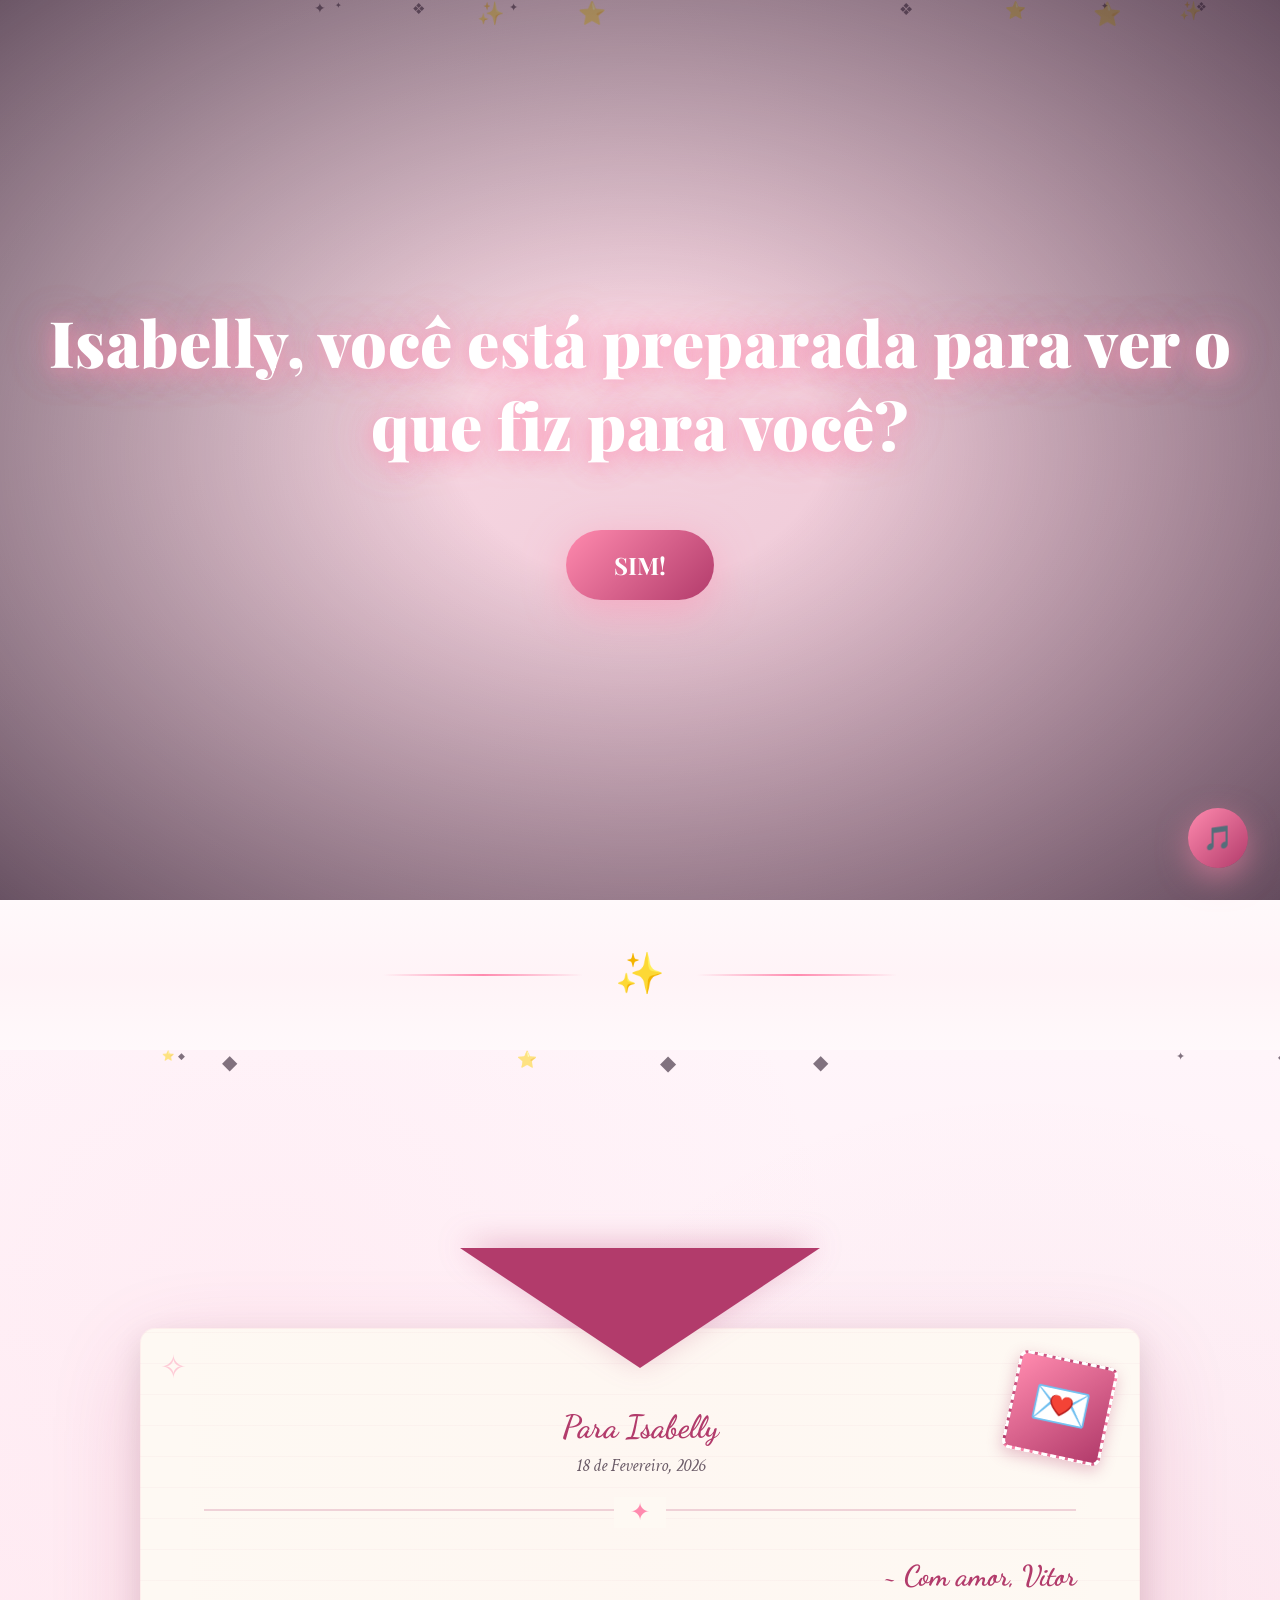
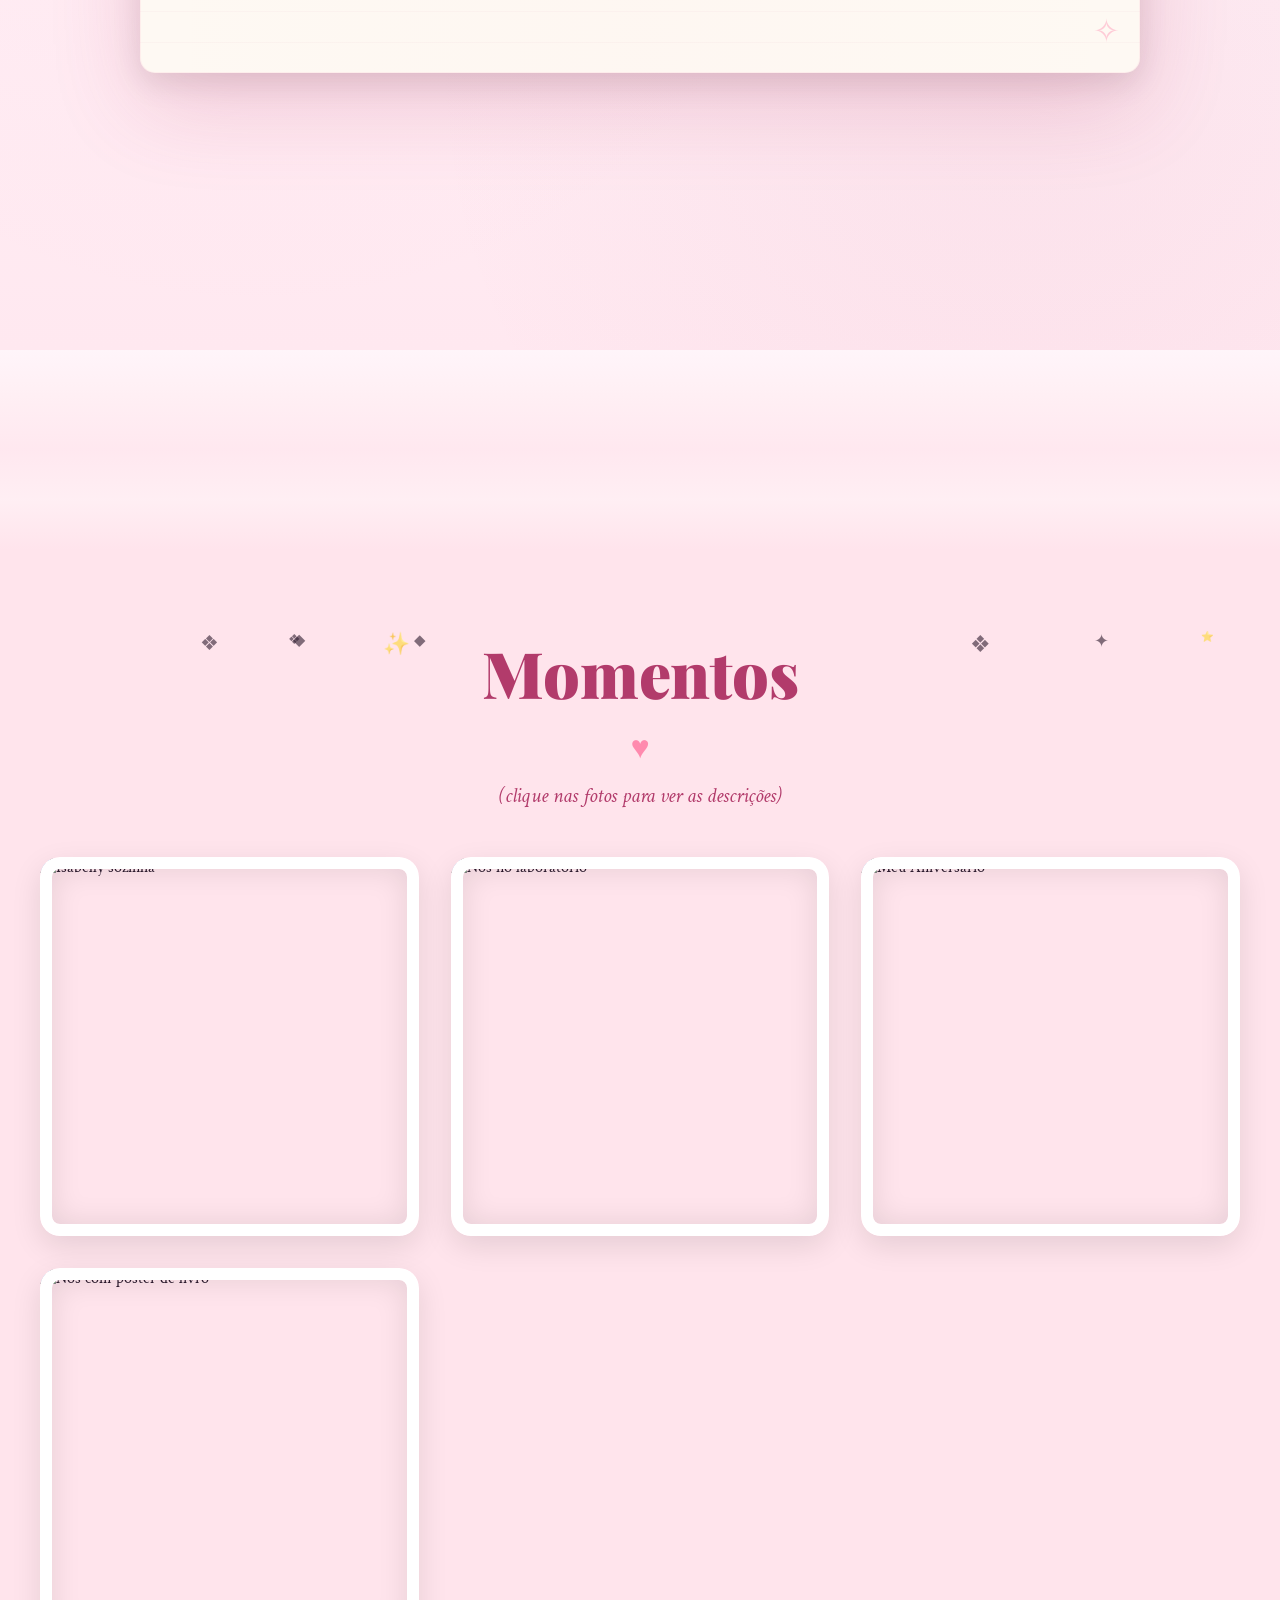
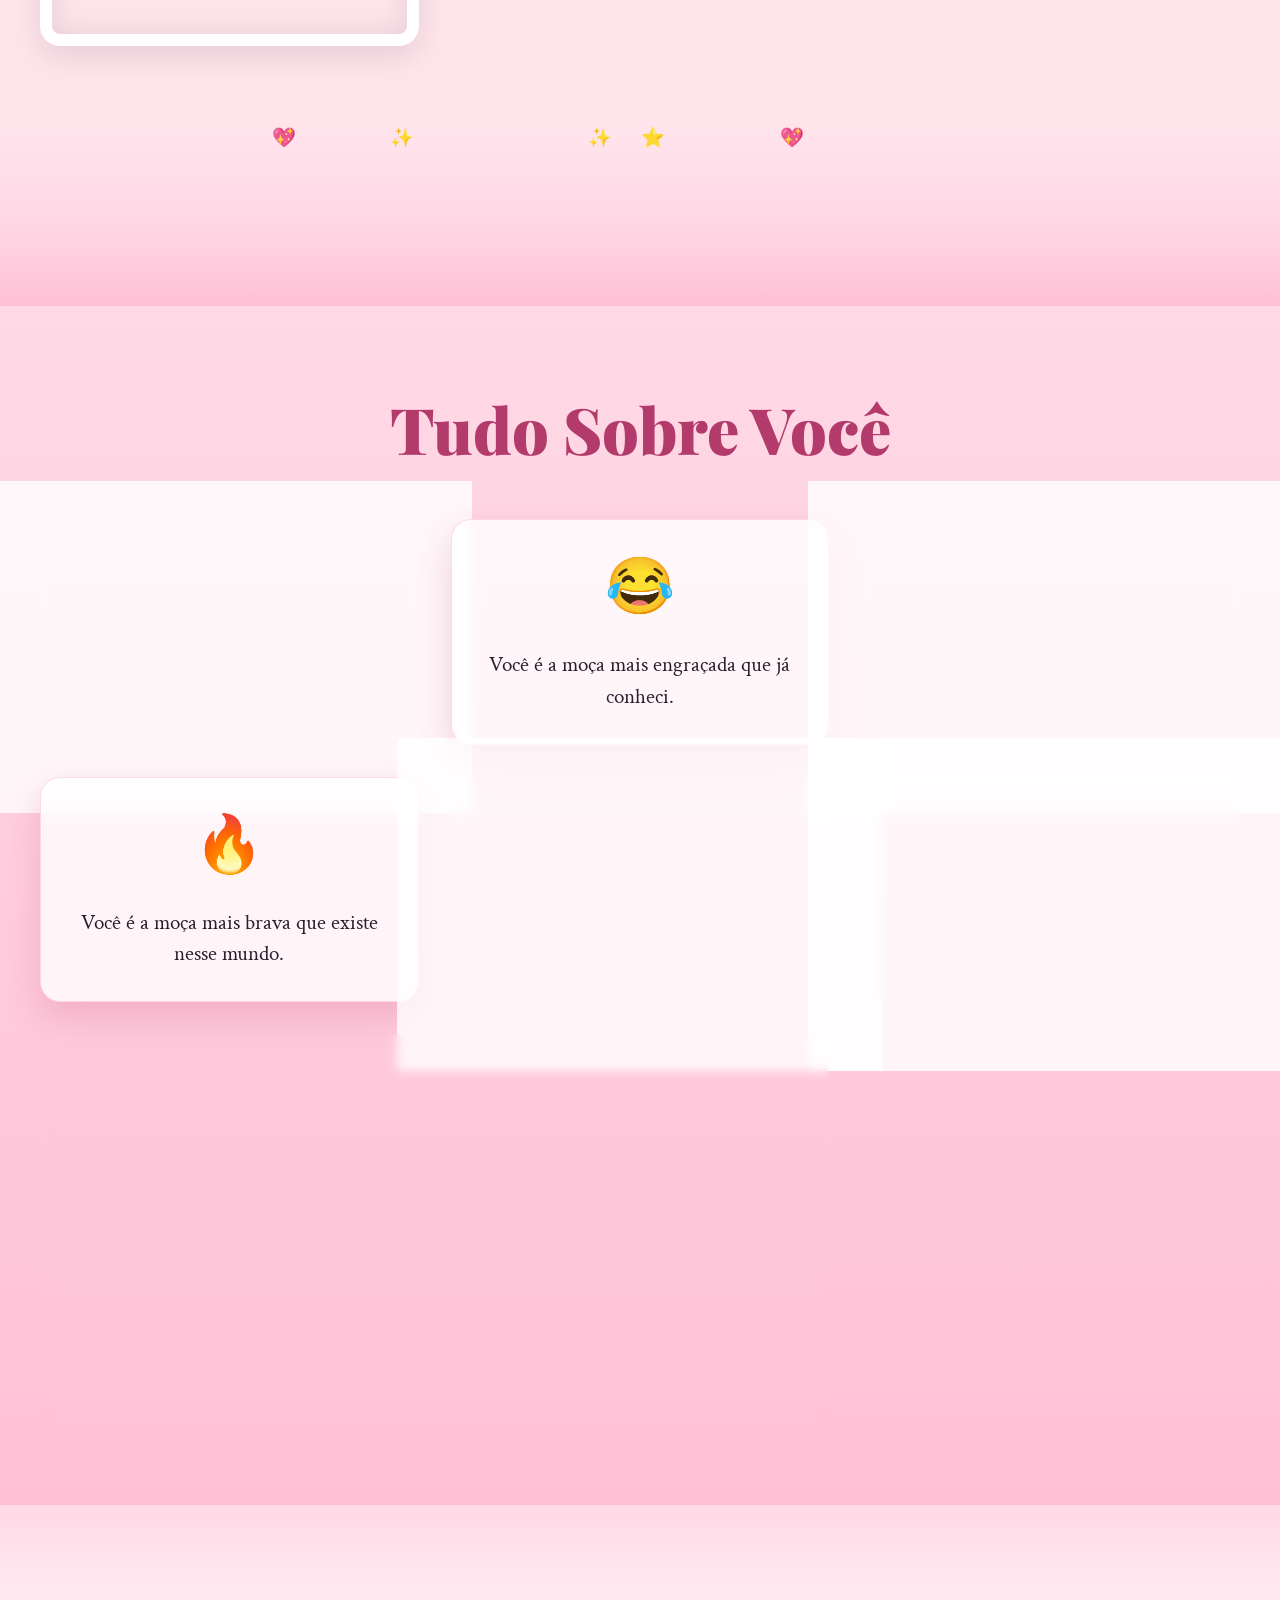
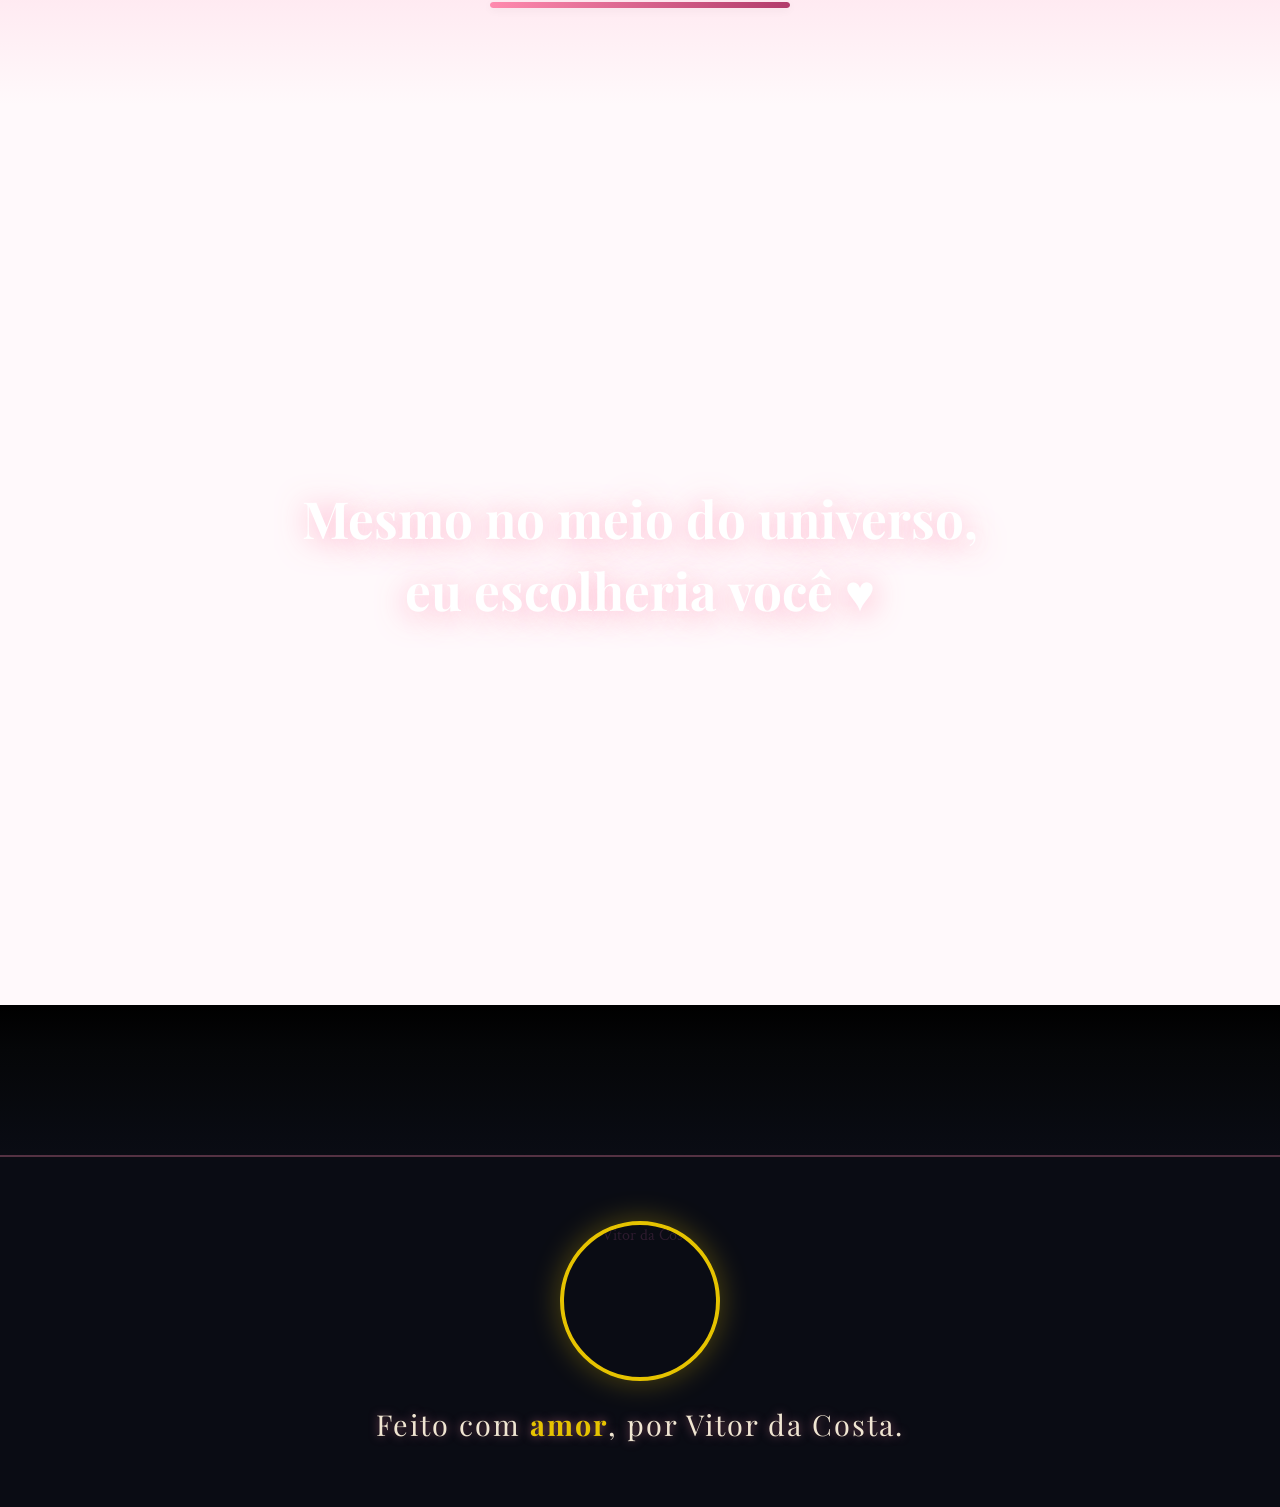
==== commit d6678973: "Update index.html" ====
--- a/index.html
+++ b/index.html
@@ -463,40 +463,76 @@
             }
         }
 
-        /* Transição 5: Fade com corações */
-        .hearts-divider {
-            position: relative;
-            height: 180px;
+        /* Transição 5: Fade escuro com estrelas cadentes */
+        .stars-divider {
+            position: relative;
+            height: 150px;
             background: linear-gradient(180deg, 
-                #fff9fb 0%, 
-                rgba(255, 249, 251, 0.5) 50%,
+                #000000 0%,
+                #050608 30%,
                 #0a0c14 100%
             );
-            display: flex;
-            align-items: center;
-            justify-content: center;
-            gap: 2rem;
             overflow: hidden;
         }
 
-        .heart-icon {
-            font-size: 2rem;
-            animation: heartPulseFloat 2s infinite ease-in-out;
-            opacity: 0.7;
-        }
-
-        .heart-icon:nth-child(1) { animation-delay: 0s; }
-        .heart-icon:nth-child(2) { animation-delay: 0.3s; }
-        .heart-icon:nth-child(3) { animation-delay: 0.6s; }
-
-        @keyframes heartPulseFloat {
-            0%, 100% {
-                transform: translateY(0) scale(1);
-                opacity: 0.4;
-            }
-            50% {
-                transform: translateY(-10px) scale(1.2);
+        .stars-divider::before {
+            content: '✦';
+            position: absolute;
+            font-size: 1rem;
+            color: white;
+            opacity: 0;
+            animation: shootDown1 3s infinite;
+            left: 20%;
+            text-shadow: 0 0 10px white;
+        }
+
+        .stars-divider::after {
+            content: '★';
+            position: absolute;
+            font-size: 1.2rem;
+            color: rgba(255, 138, 174, 0.8);
+            opacity: 0;
+            animation: shootDown2 3s infinite;
+            left: 70%;
+            animation-delay: 1.5s;
+            text-shadow: 0 0 10px rgba(255, 138, 174, 0.8);
+        }
+
+        @keyframes shootDown1 {
+            0% {
+                top: -20px;
+                opacity: 0;
+                transform: translateX(0) rotate(0deg);
+            }
+            20% {
+                opacity: 1;
+            }
+            80% {
                 opacity: 0.8;
+            }
+            100% {
+                top: 100%;
+                opacity: 0;
+                transform: translateX(40px) rotate(180deg);
+            }
+        }
+
+        @keyframes shootDown2 {
+            0% {
+                top: -20px;
+                opacity: 0;
+                transform: translateX(0) rotate(0deg);
+            }
+            20% {
+                opacity: 1;
+            }
+            80% {
+                opacity: 0.8;
+            }
+            100% {
+                top: 100%;
+                opacity: 0;
+                transform: translateX(-40px) rotate(-180deg);
             }
         }
 
@@ -1372,12 +1408,8 @@
         </div>
     </section>
 
-    <!-- TRANSIÇÃO 5: Fade com corações -->
-    <div class="hearts-divider">
-        <div class="heart-icon">💖</div>
-        <div class="heart-icon">💕</div>
-        <div class="heart-icon">💗</div>
-    </div>
+    <!-- TRANSIÇÃO 5: Fade escuro com estrelas cadentes -->
+    <div class="stars-divider"></div>
 
     <!-- FOOTER ESCURO -->
     <section class="footer-section">
@@ -1594,7 +1626,7 @@
         // ============= CONFETTI ON BUTTON CLICK =============
         document.querySelector('.heart-button').addEventListener('click', createConfetti);
 
-        // ============= ANIMAÇÃO EXTRA PARA AS PARTÍCULAS NAS TRANSIÇÕES =============
+        // ============= ANIMAÇÃO EXTRA PARA AS TRANSIÇÕES =============
         // Criar mais partículas flutuantes na transição de partículas
         const particlesDivider = document.querySelector('.particles-divider');
         if (particlesDivider) {
@@ -1611,6 +1643,26 @@
                 particlesDivider.appendChild(extraParticle);
             }
         }
+
+        // Adicionar estrelas cadentes extras à transição escura
+        const starsDivider = document.querySelector('.stars-divider');
+        if (starsDivider) {
+            for (let i = 0; i < 4; i++) {
+                const star = document.createElement('div');
+                star.style.cssText = `
+                    position: absolute;
+                    font-size: ${0.8 + Math.random() * 0.6}rem;
+                    color: ${i % 2 === 0 ? 'white' : 'rgba(255, 138, 174, 0.8)'};
+                    opacity: 0;
+                    animation: shootDown${i % 2 === 0 ? '1' : '2'} ${2.5 + Math.random()}s infinite;
+                    animation-delay: ${Math.random() * 3}s;
+                    left: ${10 + Math.random() * 80}%;
+                    text-shadow: 0 0 10px currentColor;
+                `;
+                star.textContent = i % 2 === 0 ? '✦' : '★';
+                starsDivider.appendChild(star);
+            }
+        }
     </script>
 </body>
 </html>
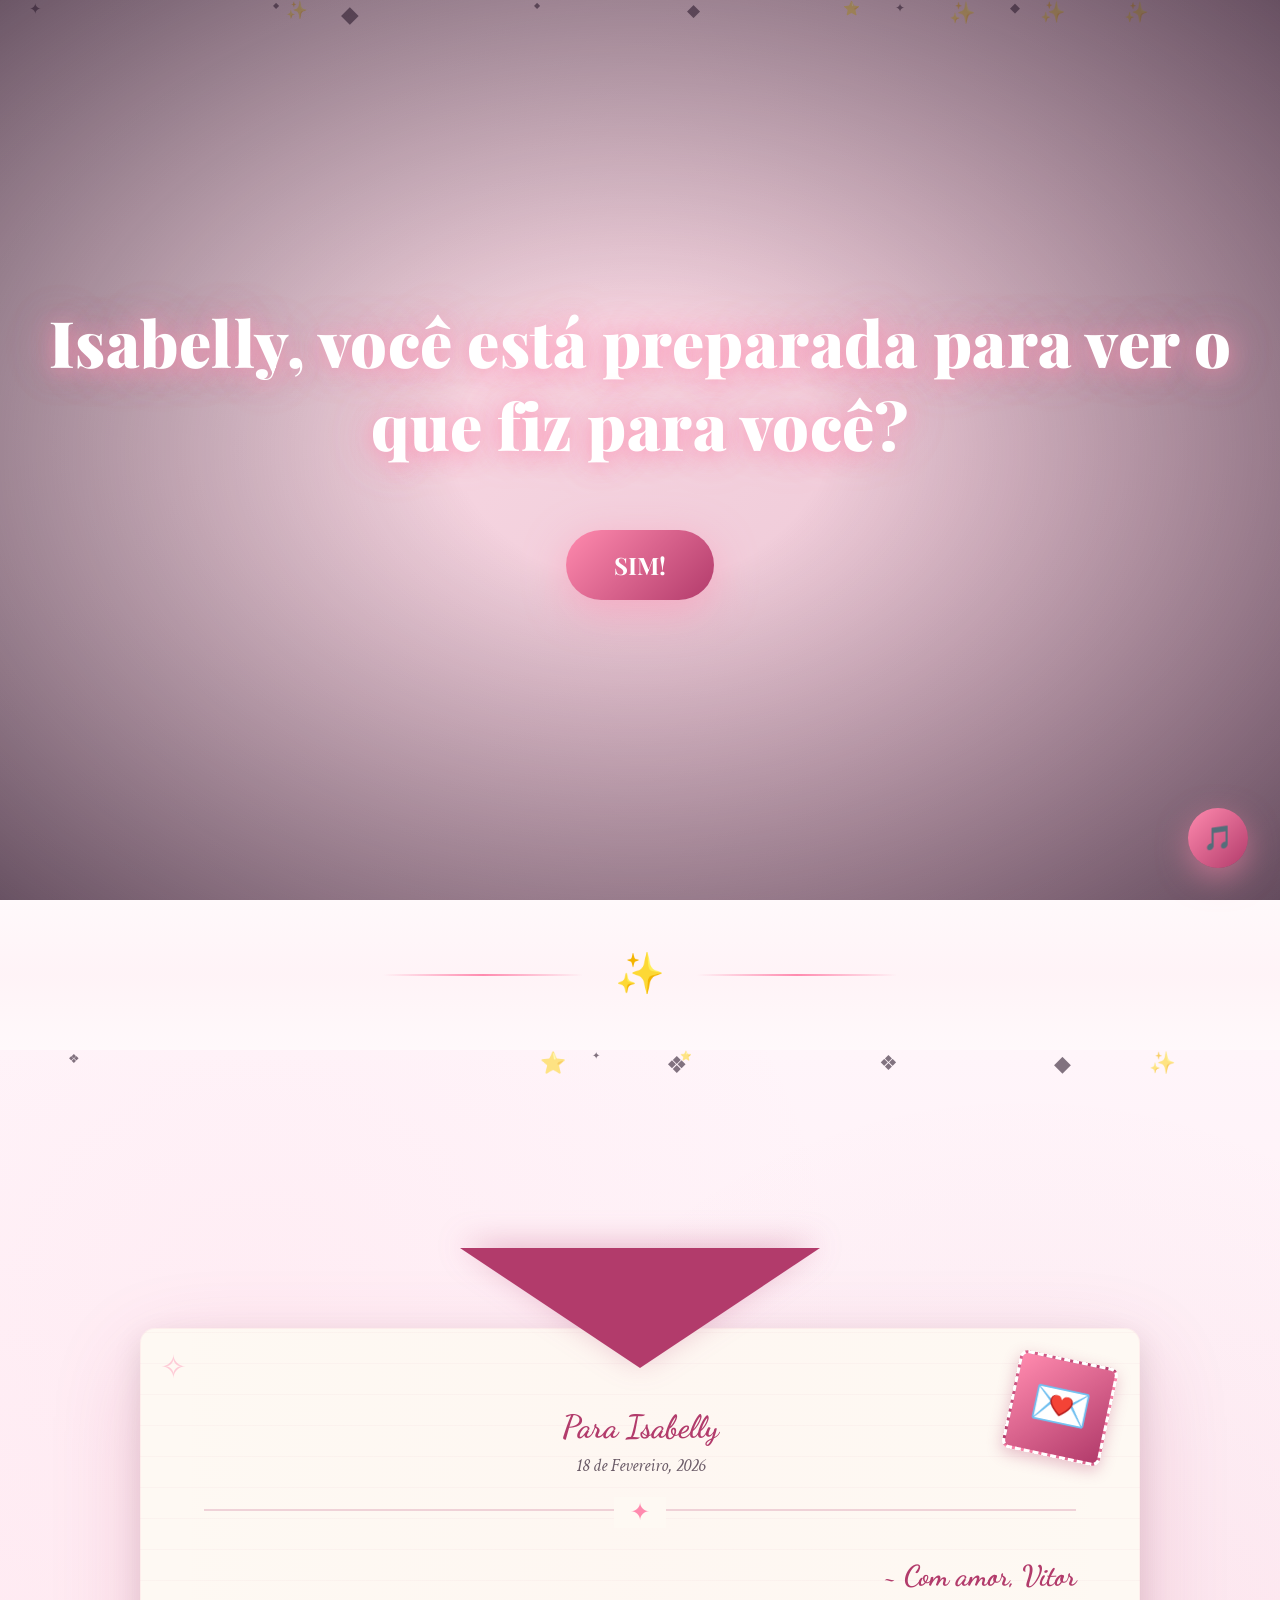
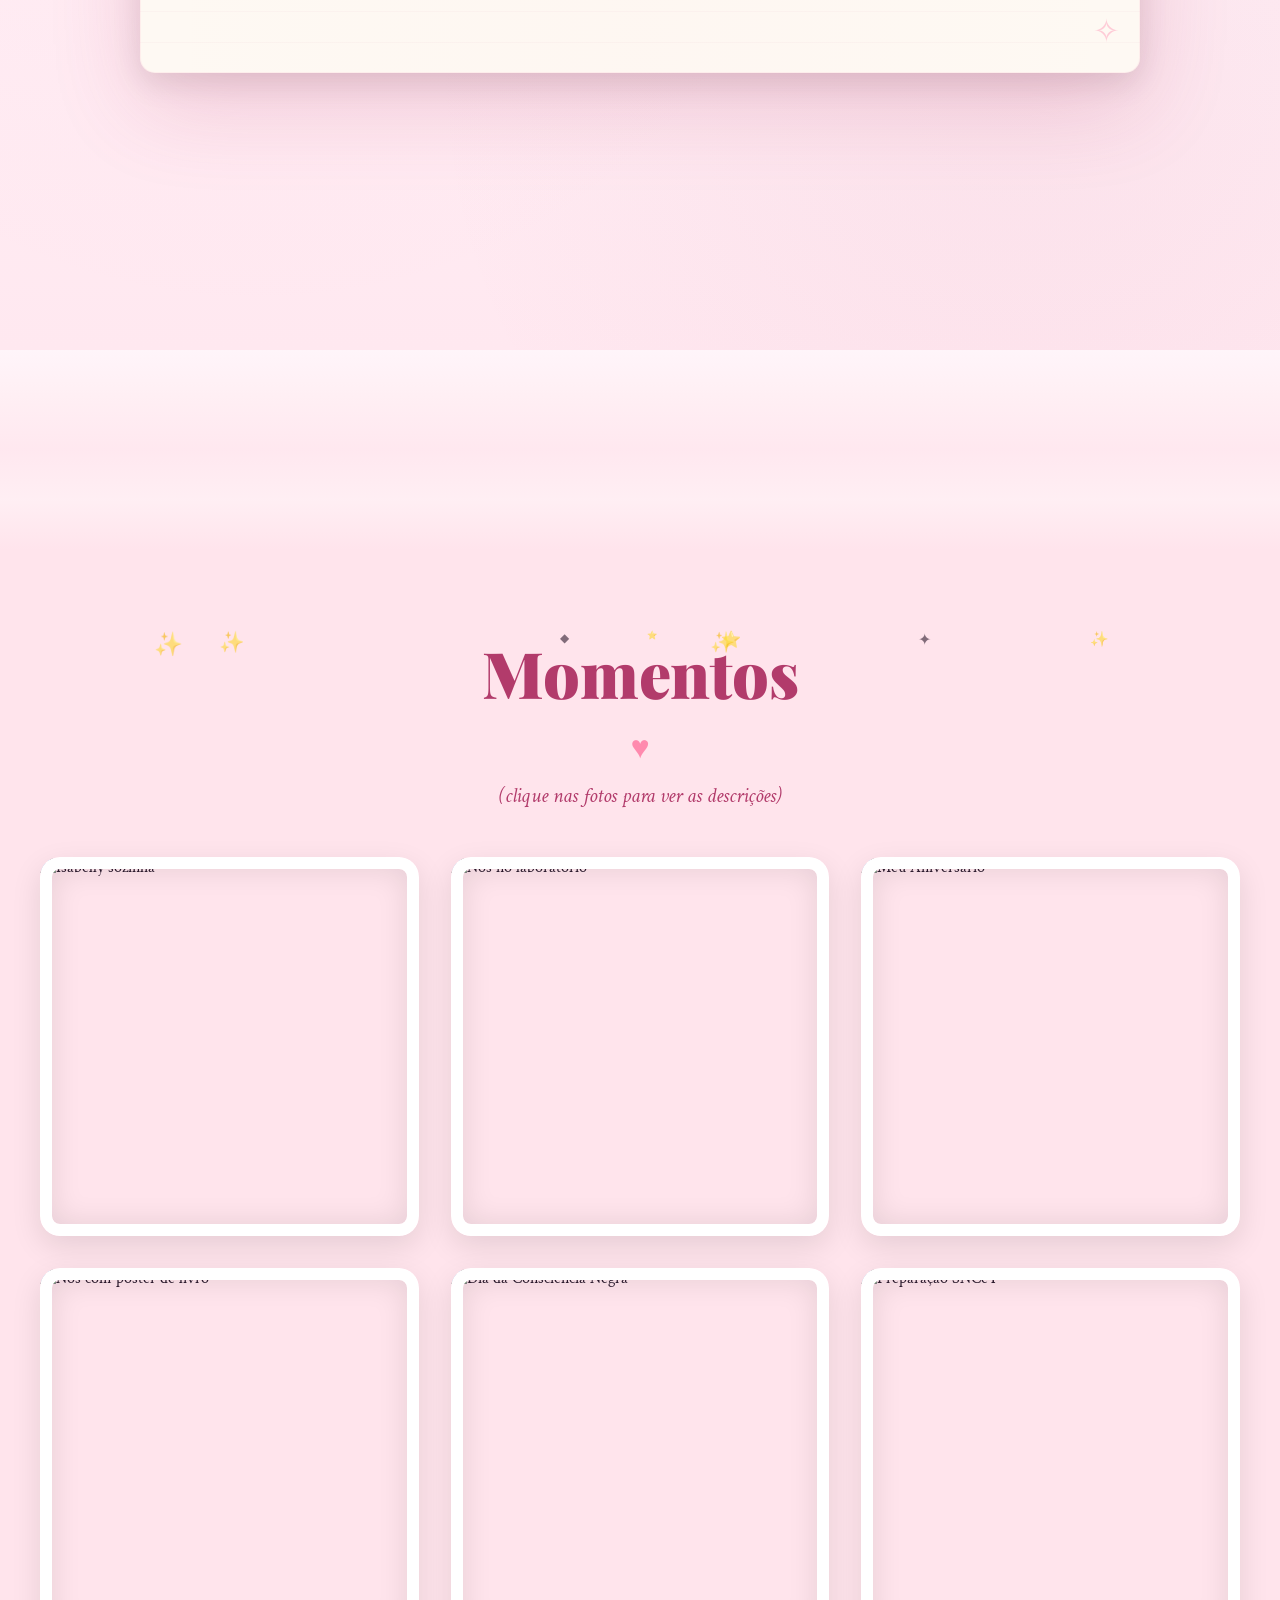
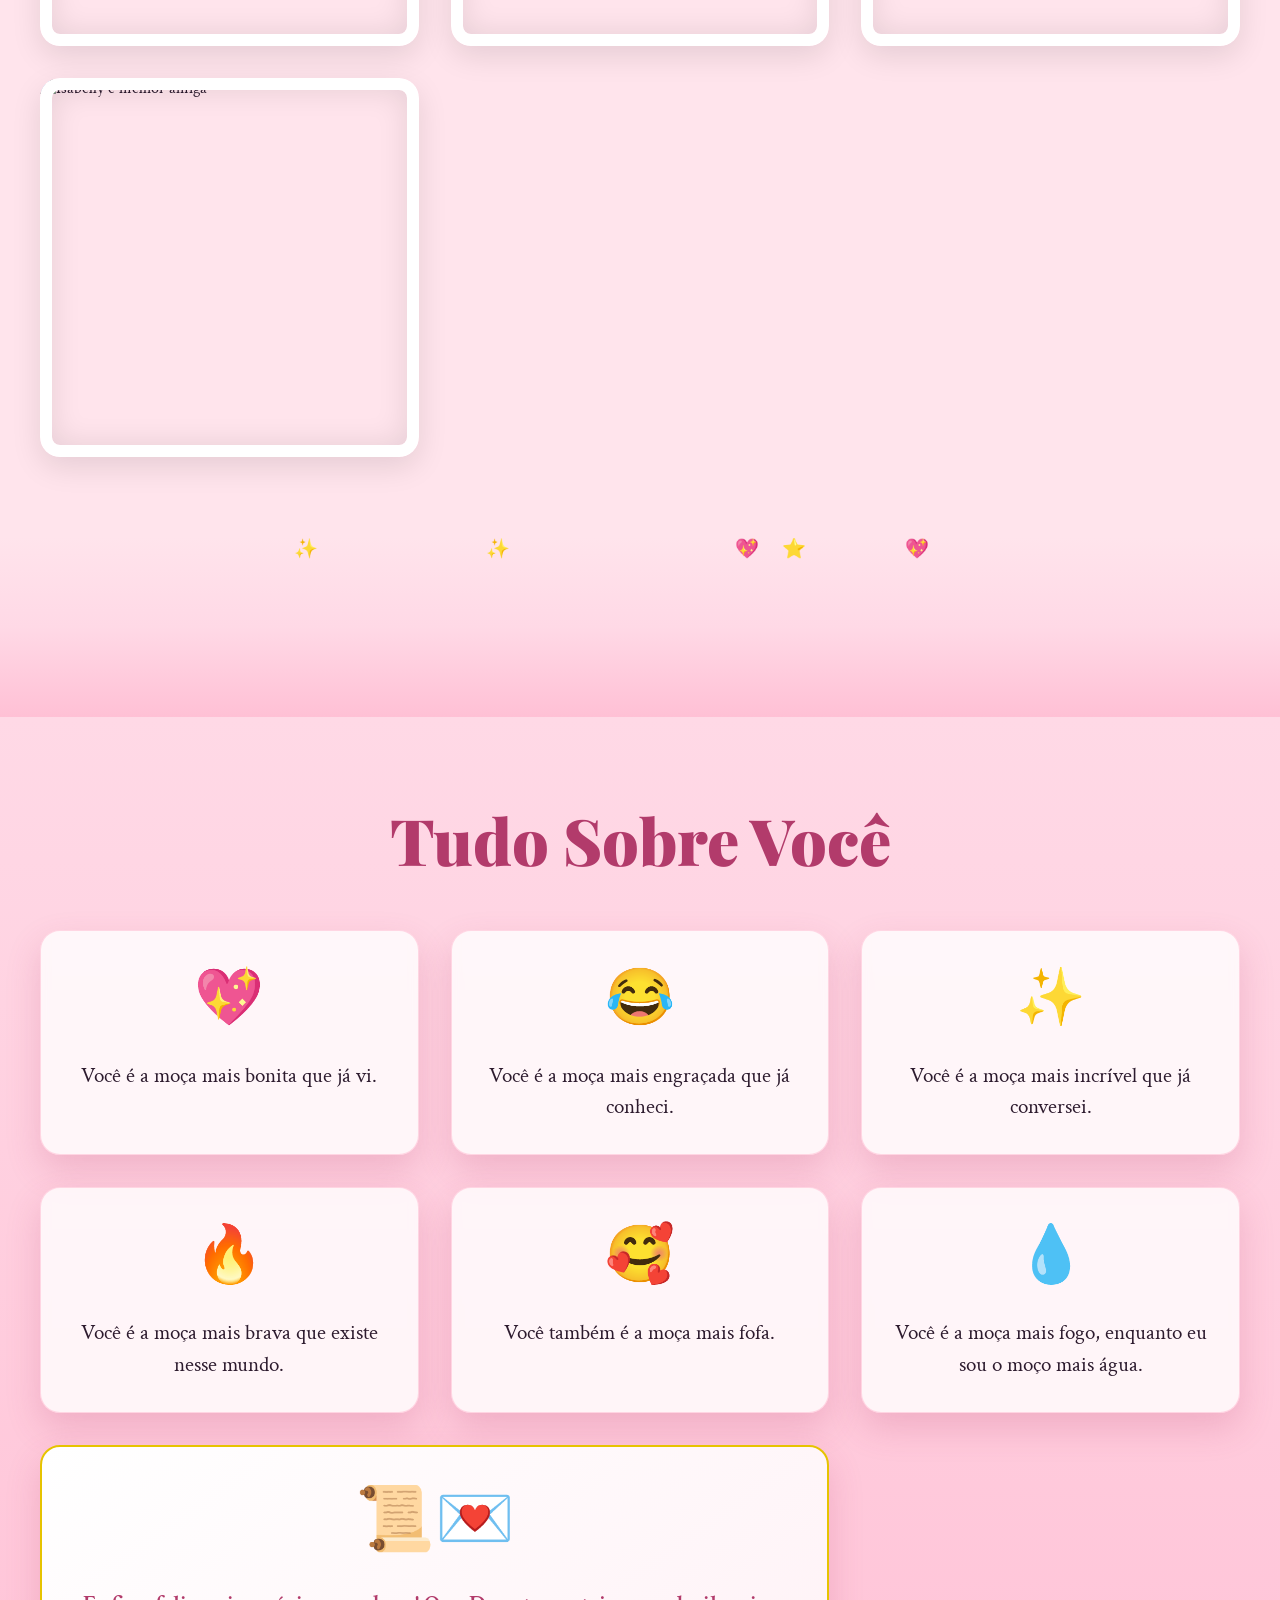
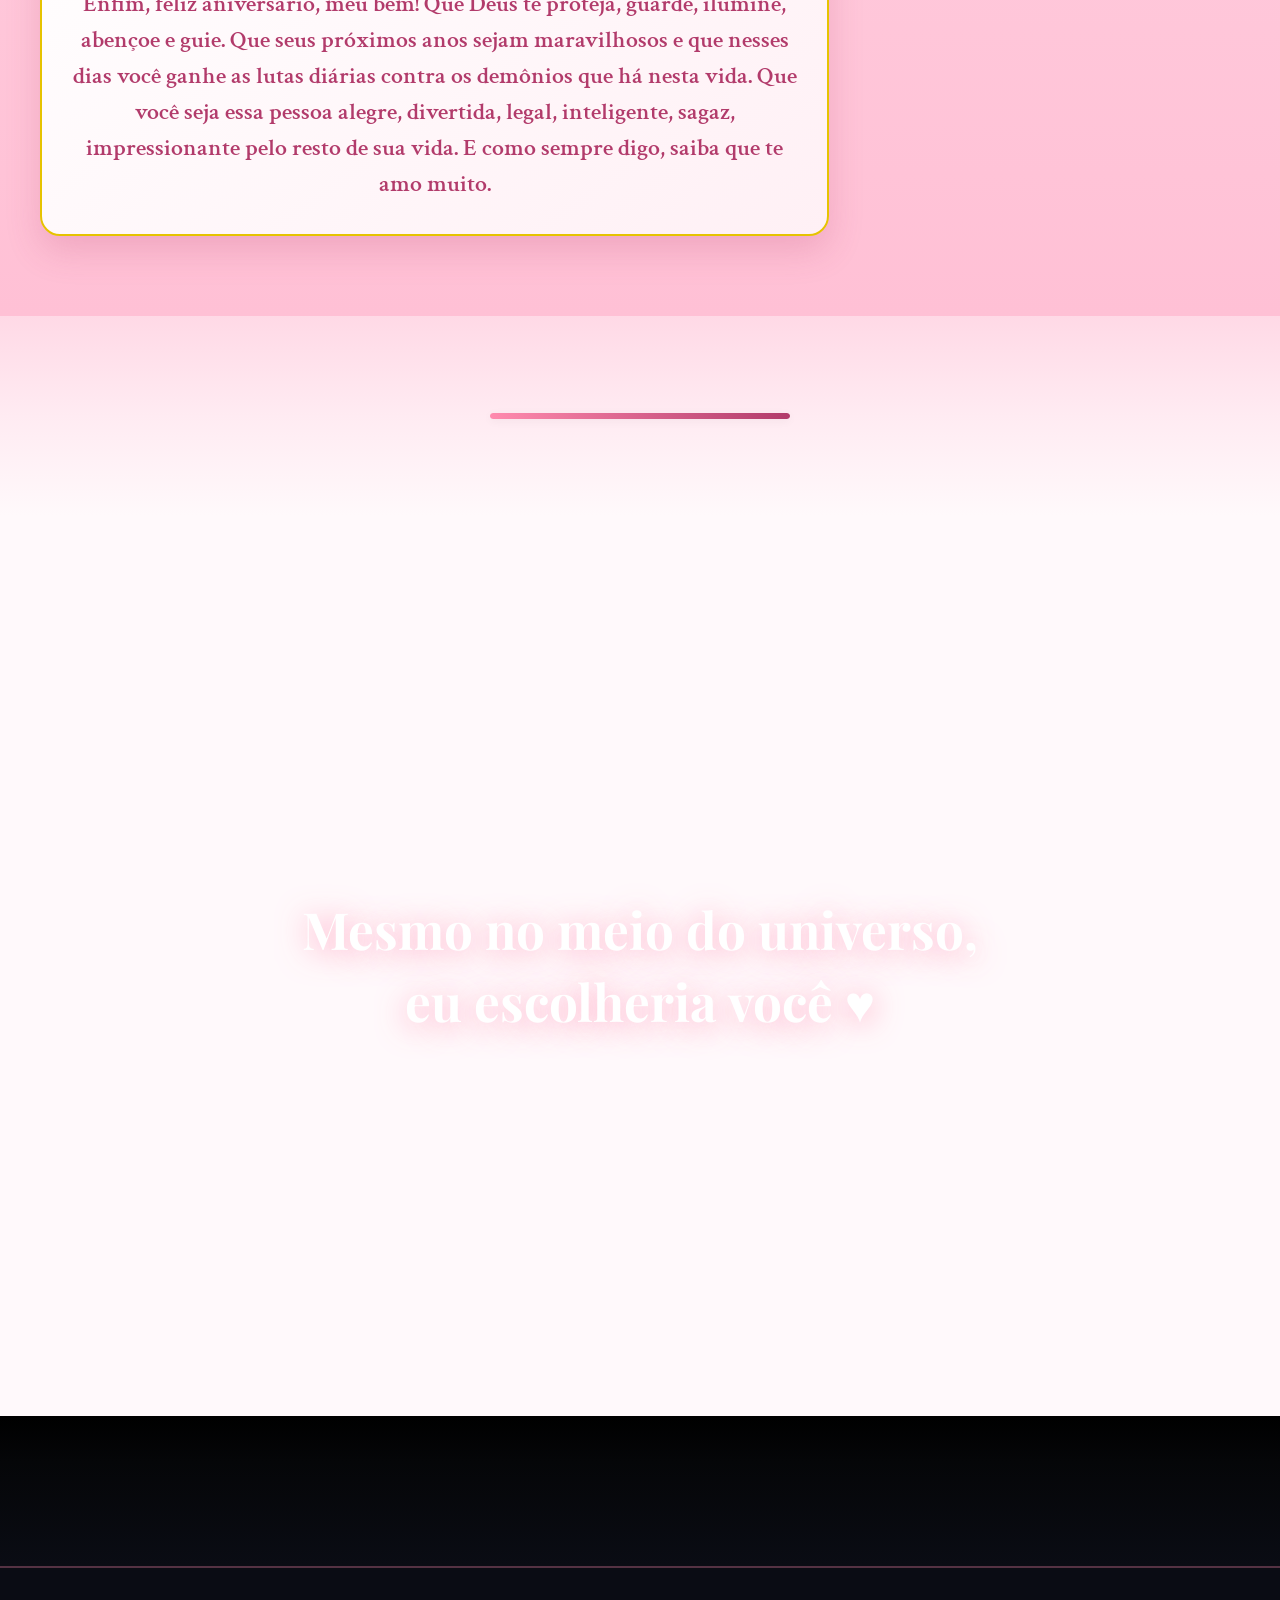
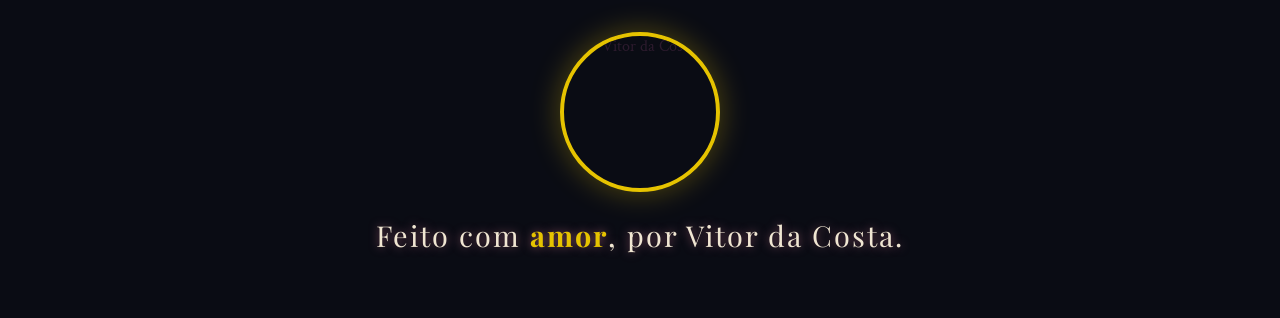
==== commit 9b0d6d41: "Update index.html" ====
--- a/index.html
+++ b/index.html
@@ -1327,20 +1327,32 @@
         <h2 class="gallery-title scroll-reveal">Momentos</h2>
         <div class="gallery-sub scroll-reveal">(clique nas fotos para ver as descrições)</div>
         <div class="gallery-grid">
-            <div class="gallery-item" data-description="Simplesmente a moça mais linda. Isabelly, você brilha até sem filtro!">
+            <div class="gallery-item" data-description="Simplesmente a moça mais linda que existe. Isabelly, você brilha mais que qualquer estrela no céu!">
                 <img src="https://i.ibb.co/zhD43kKk/IMG-20250905-WA0019.jpg" alt="Isabelly sozinha" loading="lazy">
                 <div class="gallery-frame"></div>
             </div>
-            <div class="gallery-item" data-description="Olha que fofo a gente junto no lab de química. Acredito eu que a química não era só da fenolftaleína neste momento">
+            <div class="gallery-item" data-description="No laboratório de química, descobrimos que a verdadeira reação acontece entre nossos corações. E com certeza a fenolftaleína só confirmou!">
                 <img src="https://i.ibb.co/KzWN2HHj/IMG-20251216-WA0042.jpg" alt="Nós no laboratório" loading="lazy">
                 <div class="gallery-frame"></div>
             </div>
-            <div class="gallery-item" data-description="Meu aniversário surpresa! Você fez tudo por mim, e eu nunca vou esquecer. <3">
+            <div class="gallery-item" data-description="O dia em que meu coração transbordou de felicidade. Meu aniversário surpresa... Você fez com tanto amor que nunca vou esquecer. Obrigado por existir na minha vida! ♥">
                 <img src="https://i.ibb.co/4w736ZNb/IMG-20260129-WA0010.jpg" alt="Meu Aniversário" loading="lazy">
                 <div class="gallery-frame"></div>
             </div>
-            <div class="gallery-item" data-description="Lançamento do livro –> ao lado da minha companheira favorita. ">
+            <div class="gallery-item" data-description="No lançamento do livro, ao lado da minha companheira favorita.">
                 <img src="https://i.ibb.co/wFxc8v41/20251203-115328.jpg" alt="Nós com pôster de livro" loading="lazy">
+                <div class="gallery-frame"></div>
+            </div>
+            <div class="gallery-item" data-description="Braços unidos, arte pintada, corações conectados. Essa é uma das fotos mais especiais que temos juntos!">
+                <img src="https://i.ibb.co/fJ186QQ/IMG-20251118-WA0101.jpg" alt="Dia da Consciência Negra" loading="lazy">
+                <div class="gallery-frame"></div>
+            </div>
+            <div class="gallery-item" data-description="De costas, lado a lado, construindo juntos. Preparação para a SNCeT... sempre melhor quando você está por perto.">
+                <img src="https://i.ibb.co/Xr0dzd79/IMG-20251220-WA0174.jpg" alt="Preparação SNCeT" loading="lazy">
+                <div class="gallery-frame"></div>
+            </div>
+            <div class="gallery-item" data-description="Você e sua melhor amiga no lab de química. A parceria mais linda do IFBA! ">
+                <img src="https://i.ibb.co/nqRRYX1H/IMG-20250813-WA0203.jpg" alt="Isabelly e melhor amiga" loading="lazy">
                 <div class="gallery-frame"></div>
             </div>
         </div>
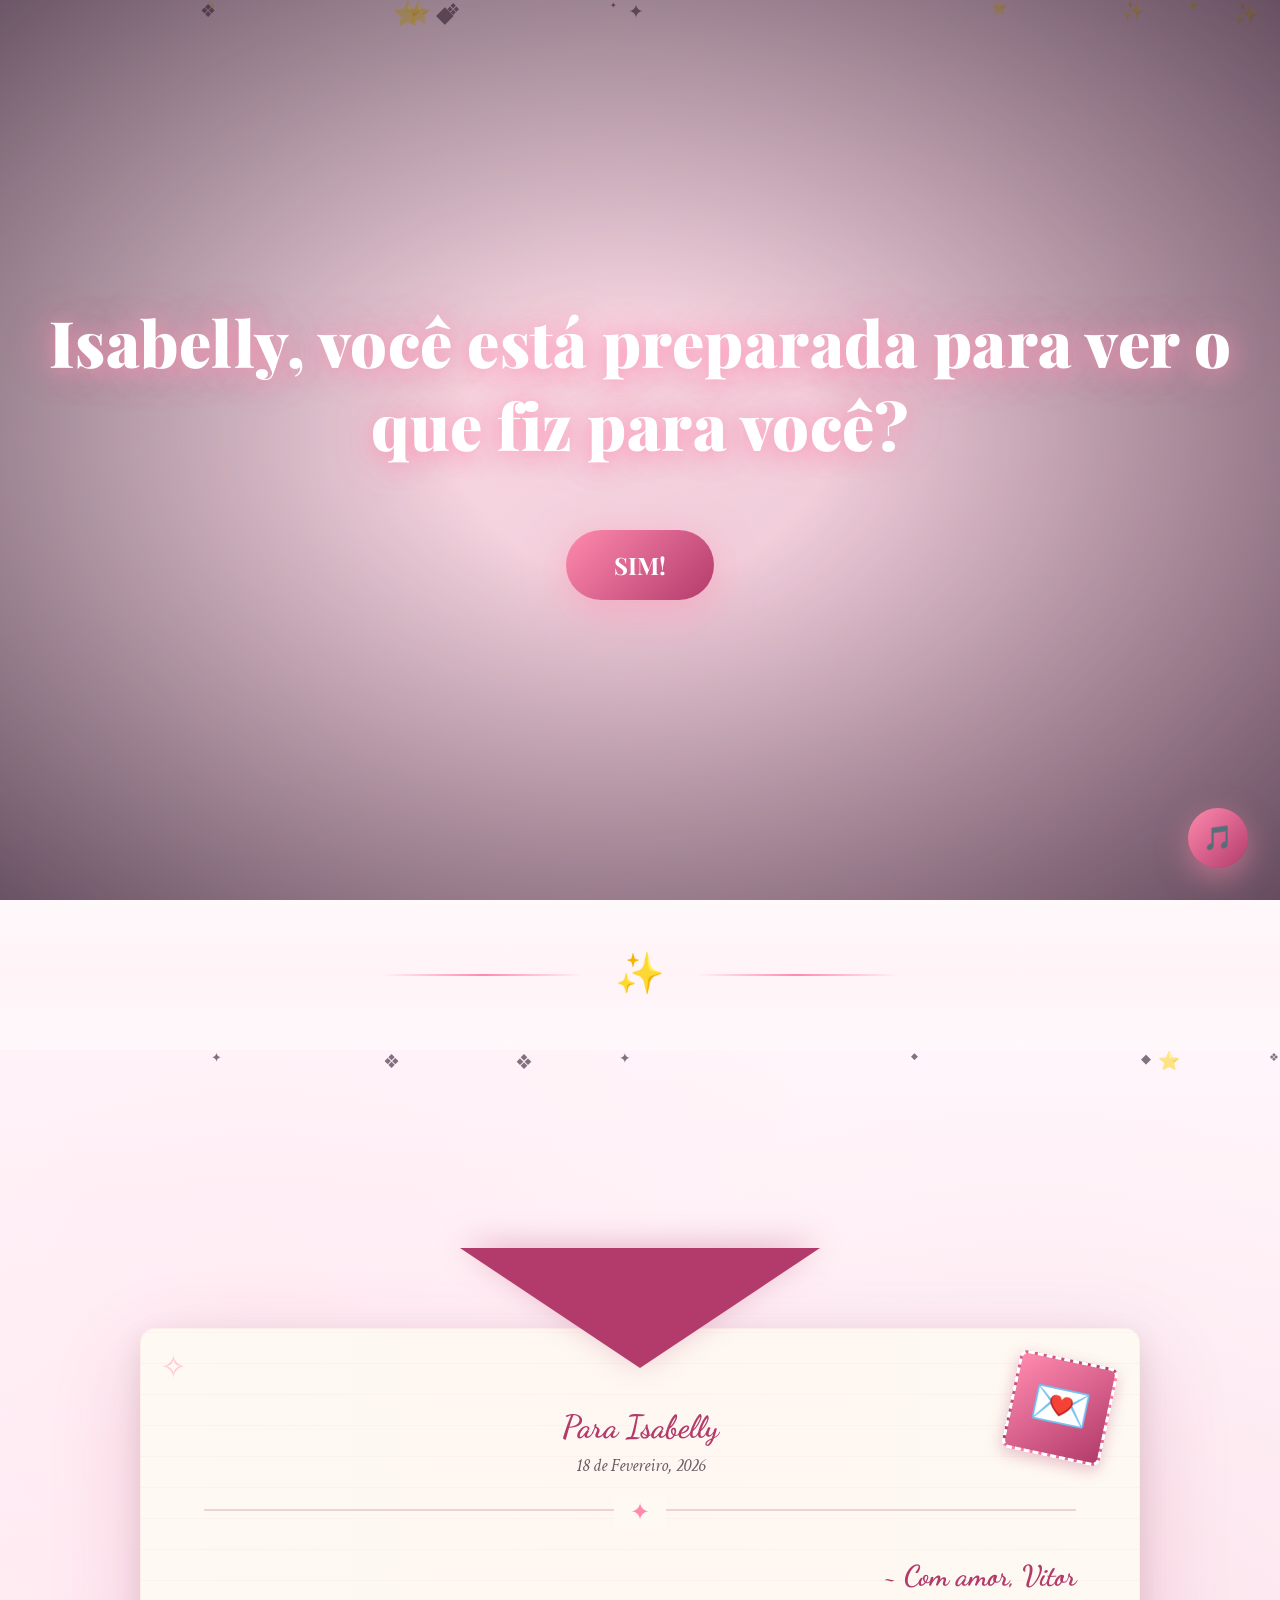
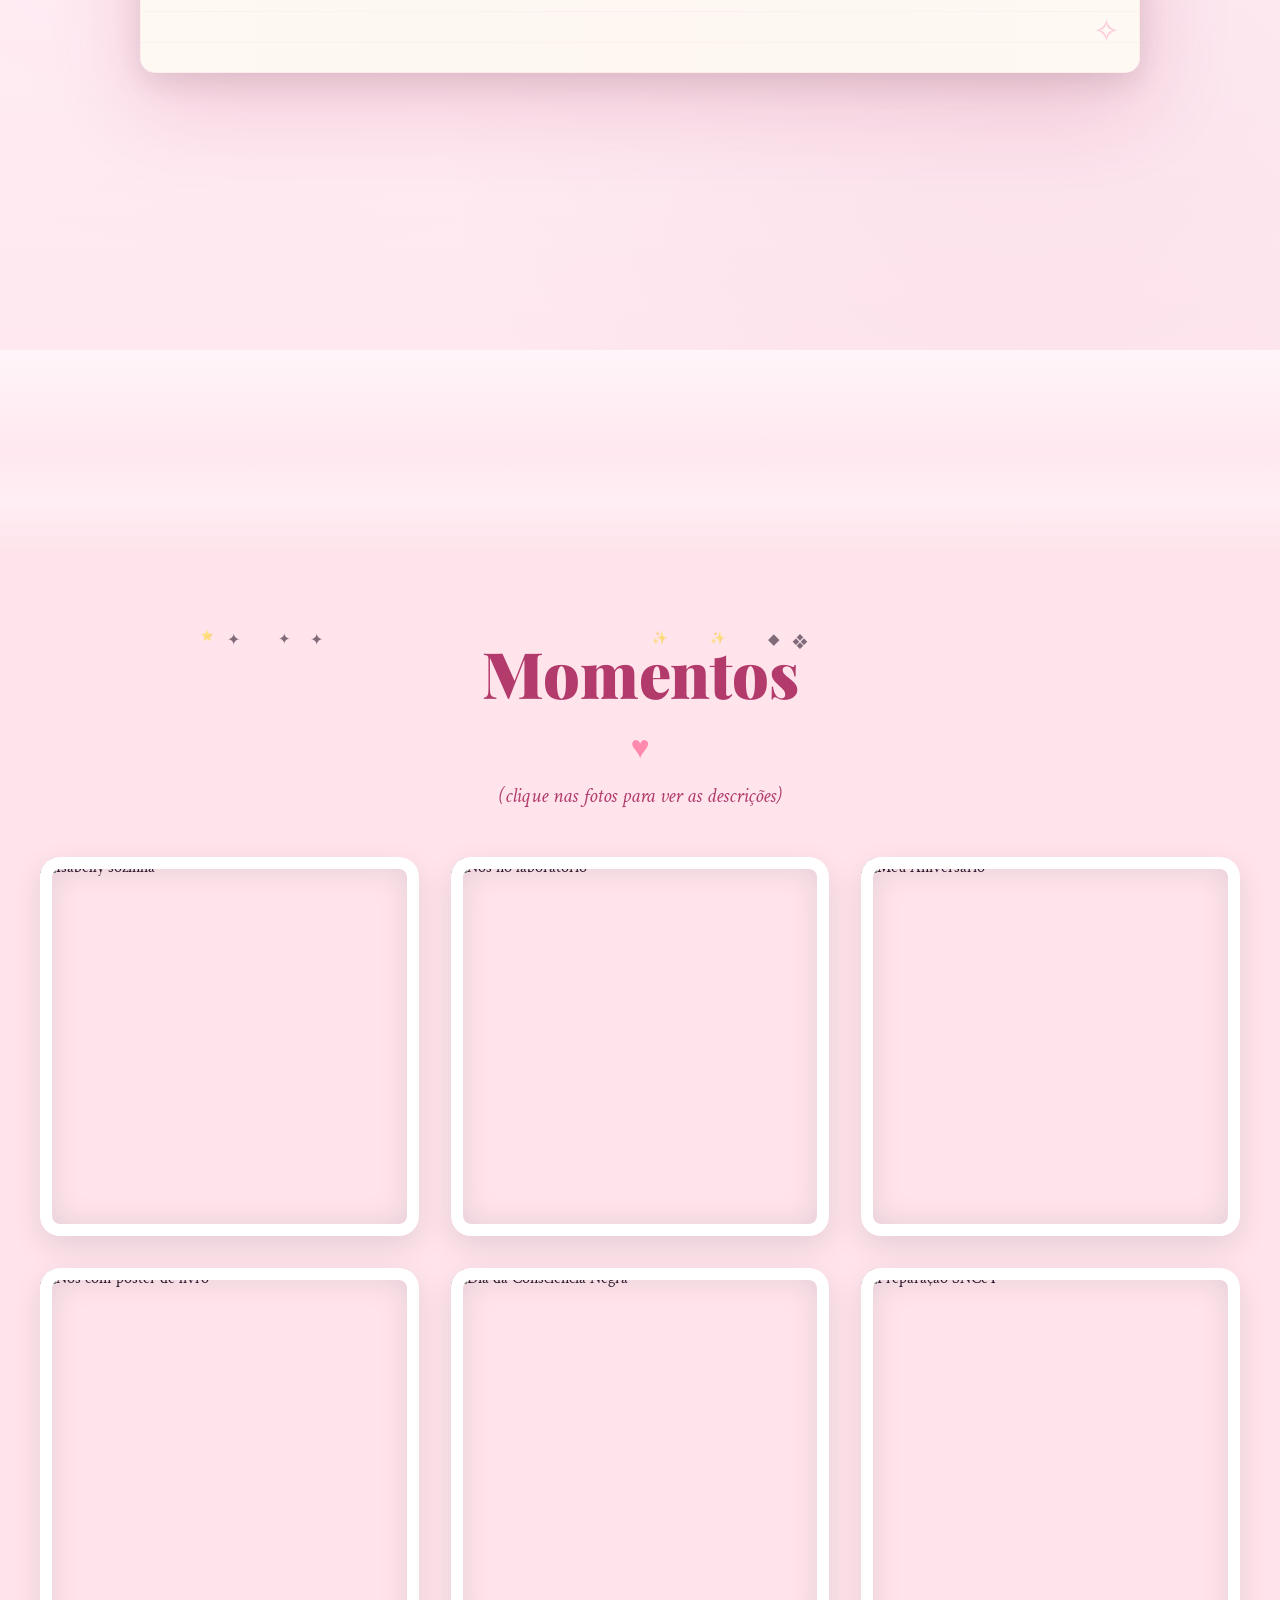
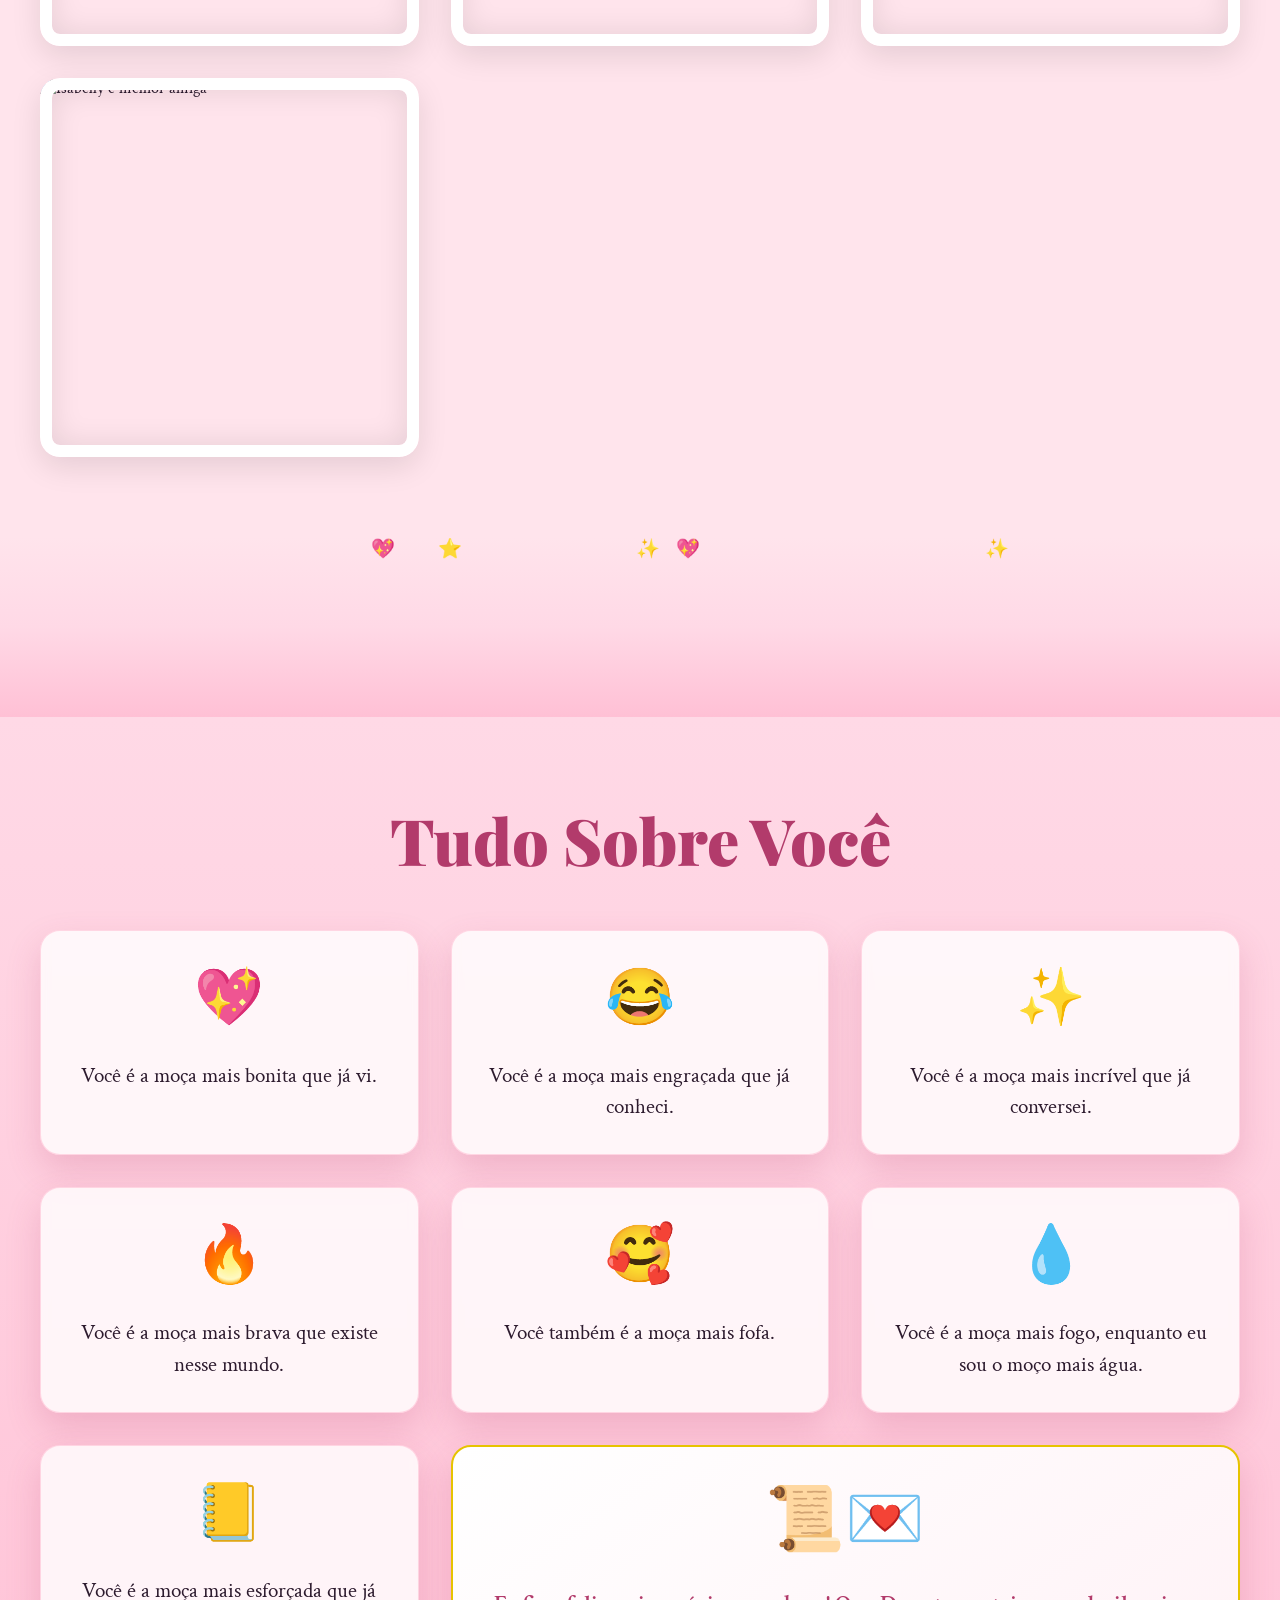
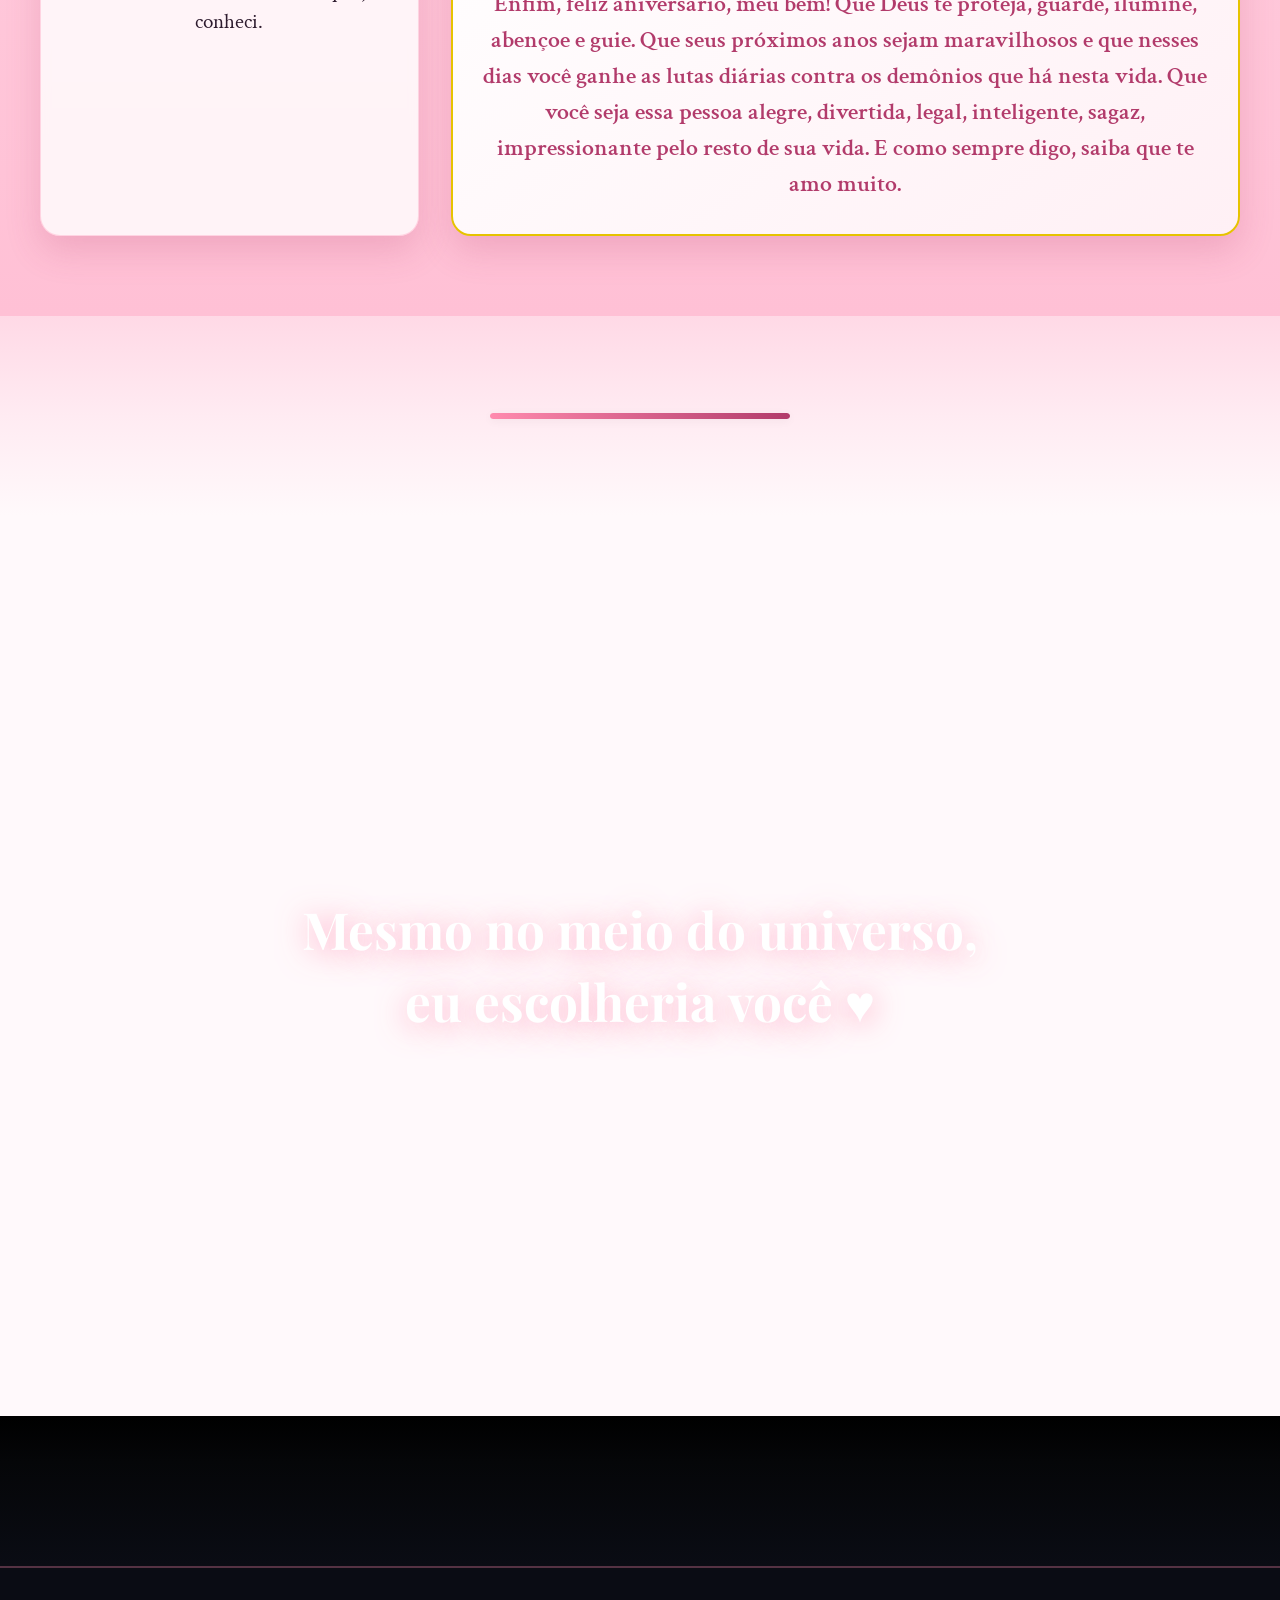
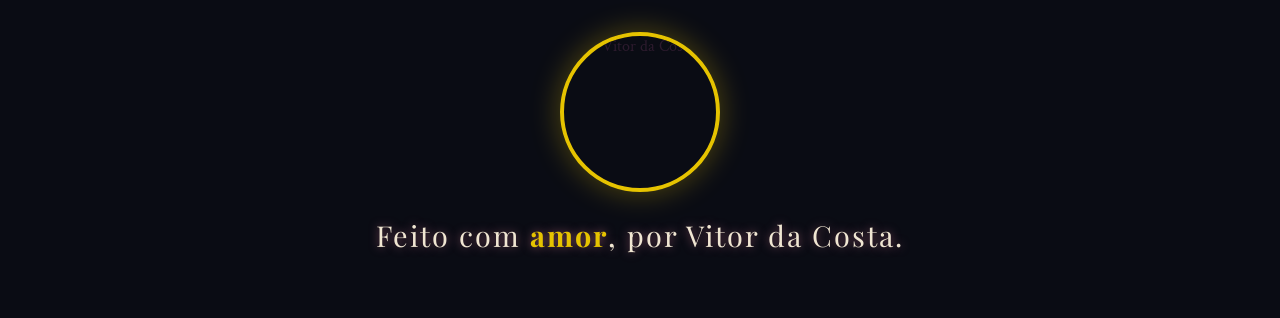
==== commit e5a3ee0a: "Update index.html" ====
--- a/index.html
+++ b/index.html
@@ -1327,31 +1327,31 @@
         <h2 class="gallery-title scroll-reveal">Momentos</h2>
         <div class="gallery-sub scroll-reveal">(clique nas fotos para ver as descrições)</div>
         <div class="gallery-grid">
-            <div class="gallery-item" data-description="Simplesmente a moça mais linda que existe. Isabelly, você brilha mais que qualquer estrela no céu!">
+            <div class="gallery-item" data-description="Simplesmente a moça mais linda deste mundo. Isabelly, você brilha!">
                 <img src="https://i.ibb.co/zhD43kKk/IMG-20250905-WA0019.jpg" alt="Isabelly sozinha" loading="lazy">
                 <div class="gallery-frame"></div>
             </div>
-            <div class="gallery-item" data-description="No laboratório de química, descobrimos que a verdadeira reação acontece entre nossos corações. E com certeza a fenolftaleína só confirmou!">
+            <div class="gallery-item" data-description="No laboratório de química, e com certeza a química só ocorria entre nós (perdão, eu tive que falar isso). E com certeza a fenolftaleína só confirmou!">
                 <img src="https://i.ibb.co/KzWN2HHj/IMG-20251216-WA0042.jpg" alt="Nós no laboratório" loading="lazy">
                 <div class="gallery-frame"></div>
             </div>
-            <div class="gallery-item" data-description="O dia em que meu coração transbordou de felicidade. Meu aniversário surpresa... Você fez com tanto amor que nunca vou esquecer. Obrigado por existir na minha vida! ♥">
+            <div class="gallery-item" data-description="O dia em que meu coração encheu-se de felicidade. A festinha surpresa... Você fez com tanto amor que nunca vou esquecer. Obrigado por existir na minha vida!!!">
                 <img src="https://i.ibb.co/4w736ZNb/IMG-20260129-WA0010.jpg" alt="Meu Aniversário" loading="lazy">
                 <div class="gallery-frame"></div>
             </div>
-            <div class="gallery-item" data-description="No lançamento do livro, ao lado da minha companheira favorita.">
+            <div class="gallery-item" data-description="Lançamento do livro em quadrinhos e graças a Deus, ao lado da minha companheira.">
                 <img src="https://i.ibb.co/wFxc8v41/20251203-115328.jpg" alt="Nós com pôster de livro" loading="lazy">
                 <div class="gallery-frame"></div>
             </div>
-            <div class="gallery-item" data-description="Braços unidos, arte pintada, corações conectados. Essa é uma das fotos mais especiais que temos juntos!">
+            <div class="gallery-item" data-description="Braços unidos, arte pintada, corações conectados. Uma das fotos mais especiais que temos juntos!">
                 <img src="https://i.ibb.co/fJ186QQ/IMG-20251118-WA0101.jpg" alt="Dia da Consciência Negra" loading="lazy">
                 <div class="gallery-frame"></div>
             </div>
-            <div class="gallery-item" data-description="De costas, lado a lado, construindo juntos. Preparação para a SNCeT... sempre melhor quando você está por perto.">
+            <div class="gallery-item" data-description="E na maioria das vezes, estavamos juntos. Não exatamente esse dia, na preparação para a SNCeT... mas sempre é melhor quando você está por perto.">
                 <img src="https://i.ibb.co/Xr0dzd79/IMG-20251220-WA0174.jpg" alt="Preparação SNCeT" loading="lazy">
                 <div class="gallery-frame"></div>
             </div>
-            <div class="gallery-item" data-description="Você e sua melhor amiga no lab de química. A parceria mais linda do IFBA! ">
+            <div class="gallery-item" data-description="Você e sua melhor amiga no laboratório de química. A parceria mais linda do IFBA! ">
                 <img src="https://i.ibb.co/nqRRYX1H/IMG-20250813-WA0203.jpg" alt="Isabelly e melhor amiga" loading="lazy">
                 <div class="gallery-frame"></div>
             </div>
@@ -1398,6 +1398,10 @@
                 <div class="about-icon">💧</div>
                 <p>Você é a moça mais fogo, enquanto eu sou o moço mais água.</p>
             </div>
+            <div class="about-card scroll-reveal">
+                <div class="about-icon">📒</div>
+                <p>Você é a moça mais esforçada que já conheci.</p>
+            </div>
             <div class="about-card special scroll-reveal">
                 <div class="about-icon">📜💌</div>
                 <p>Enfim, feliz aniversário, meu bem! Que Deus te proteja, guarde, ilumine, abençoe e guie. Que seus próximos anos sejam maravilhosos e que nesses dias você ganhe as lutas diárias contra os demônios que há nesta vida. Que você seja essa pessoa alegre, divertida, legal, inteligente, sagaz, impressionante pelo resto de sua vida. E como sempre digo, saiba que te amo muito.</p>
@@ -1508,7 +1512,7 @@
                 confetti.style.animationDuration = (Math.random() * 2 + 2) + 's';
                 document.body.appendChild(confetti);
                 
-                setTimeout(() => confetti.remove(), 3000);
+                setTimeout(() => confetti.remove(), 2000);
             }
         }
 
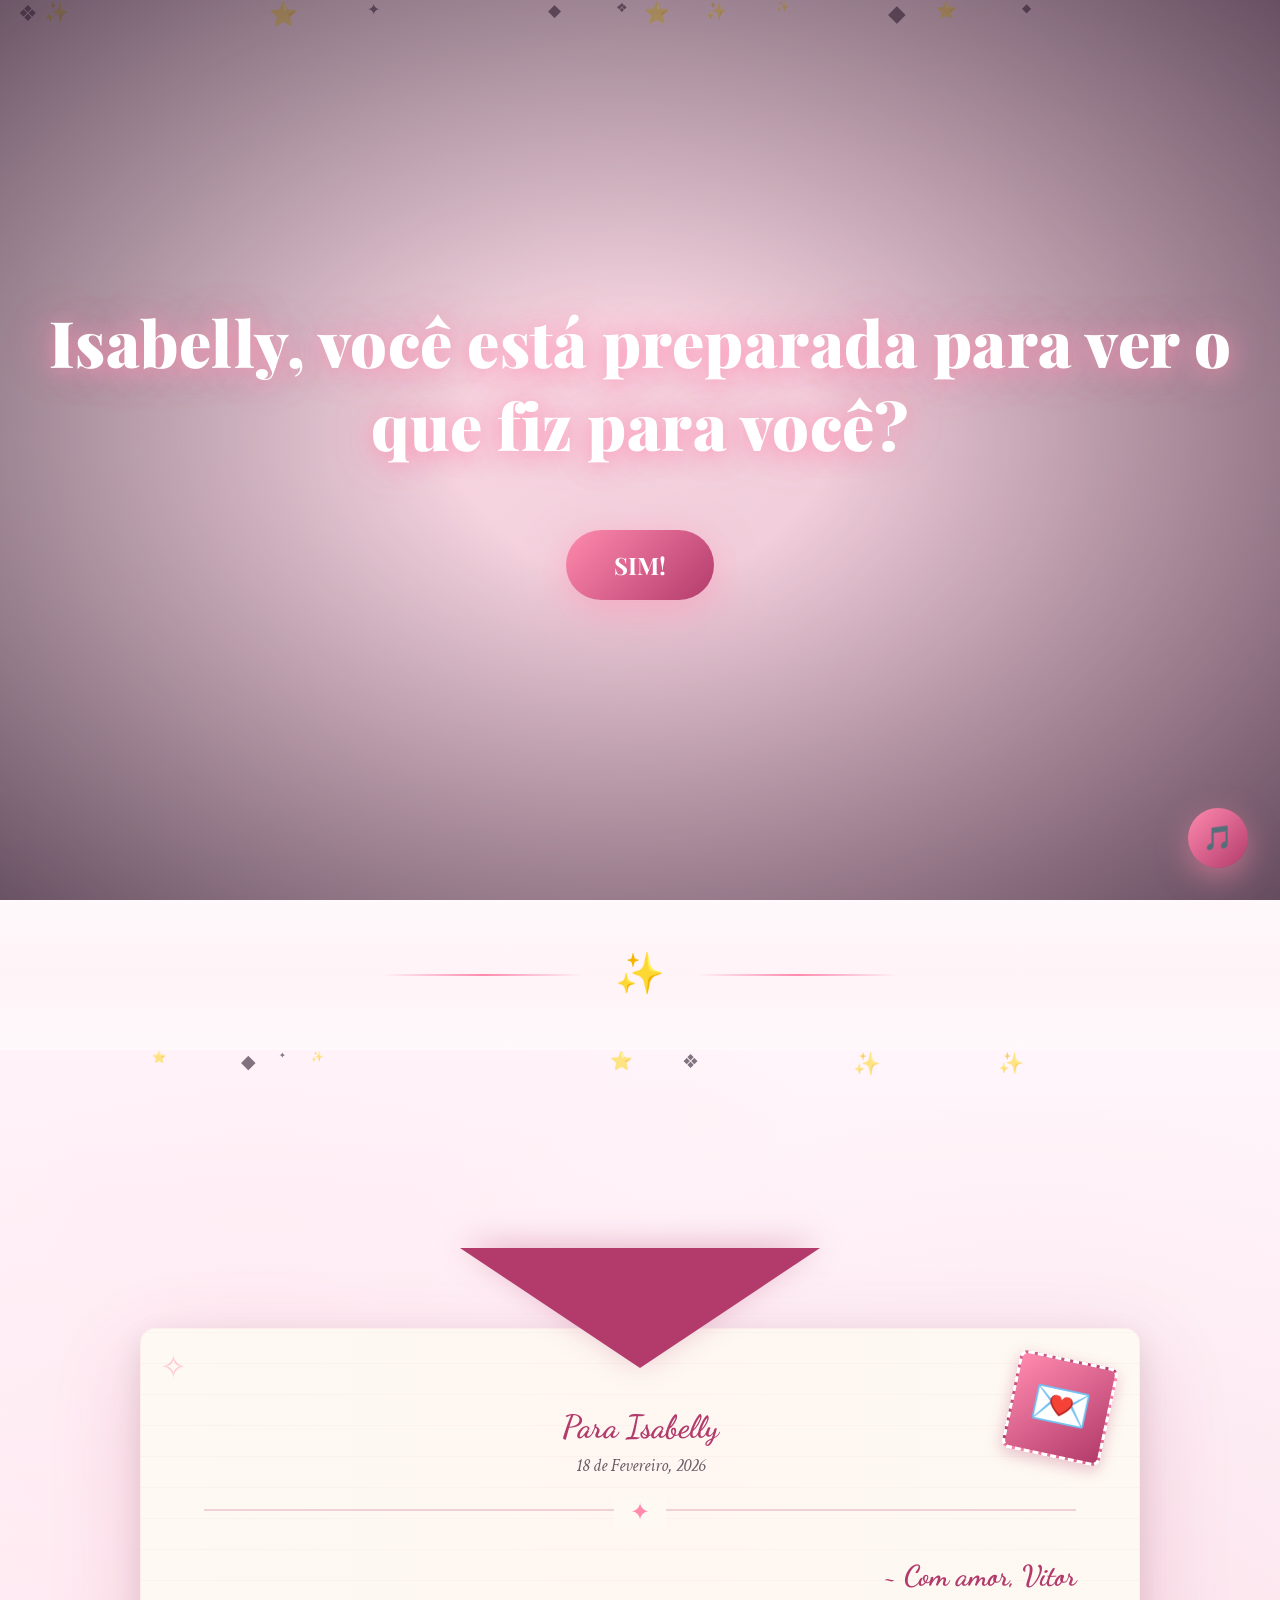
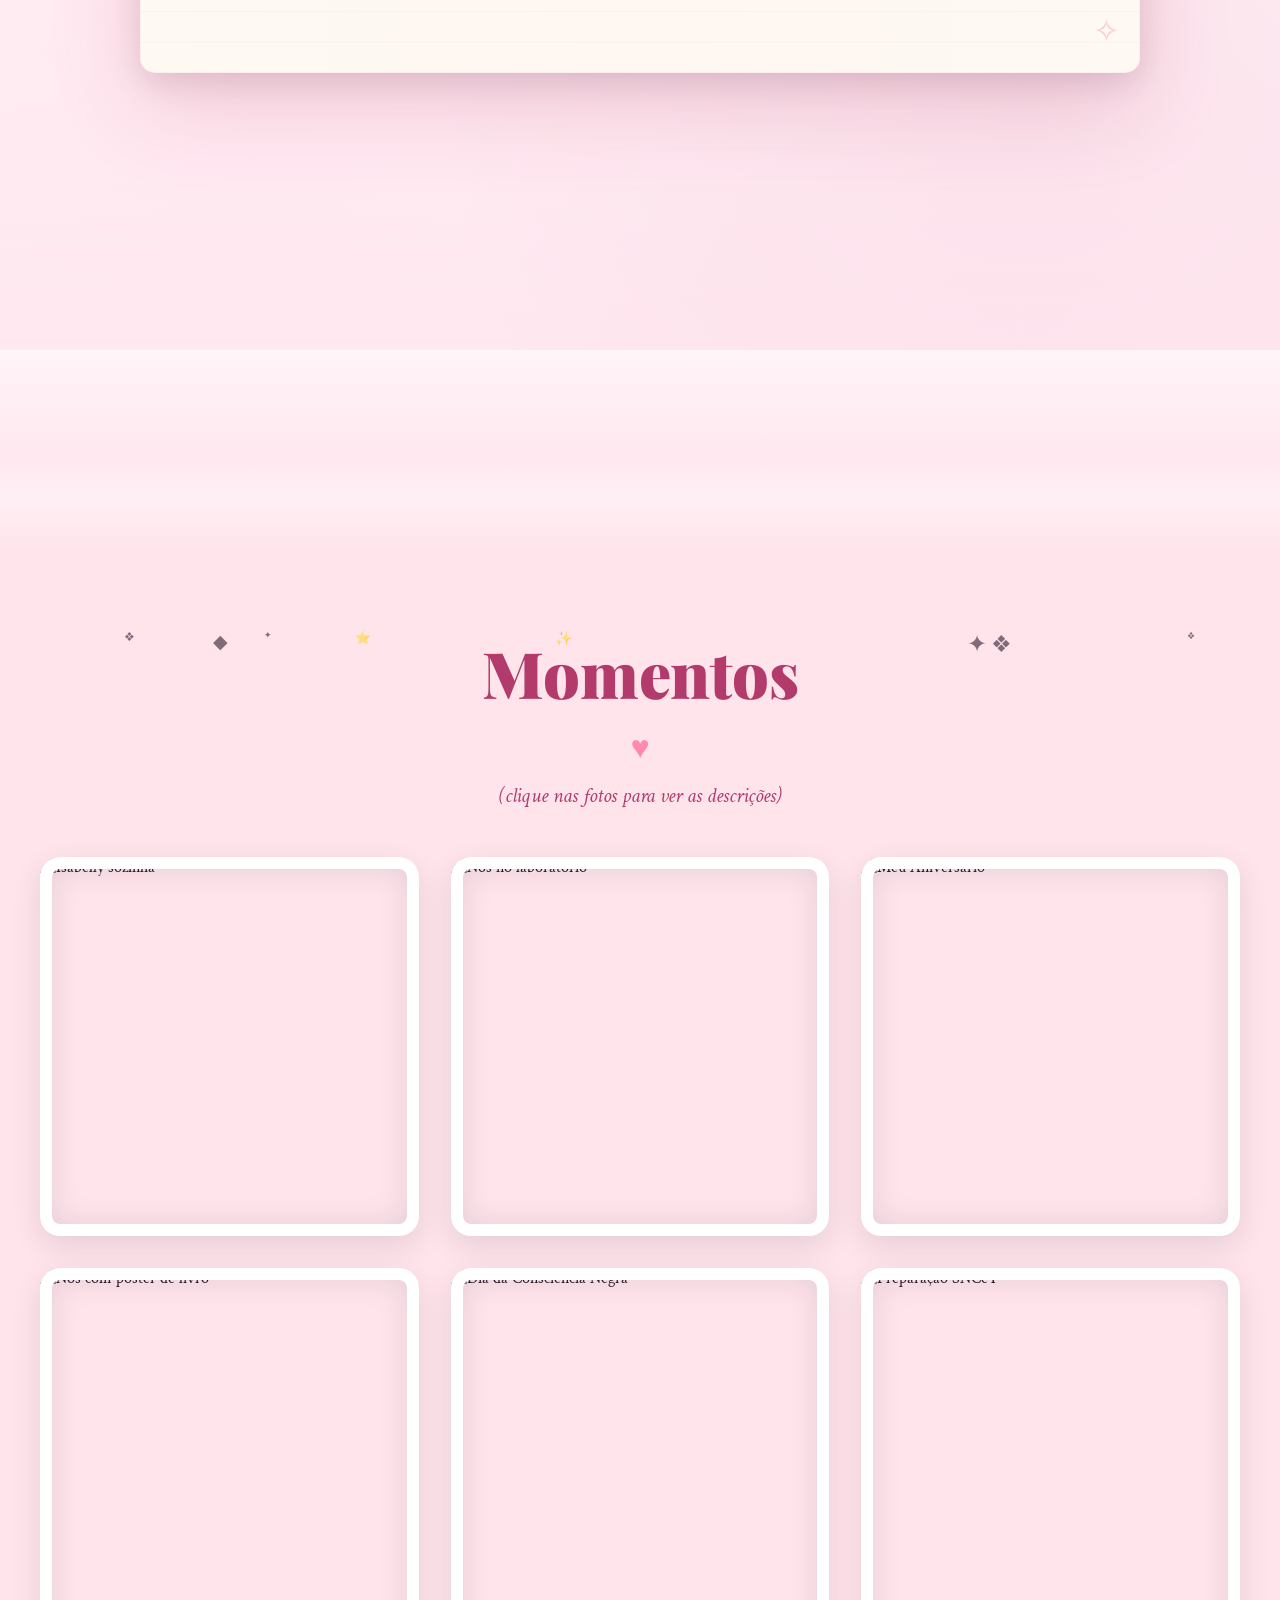
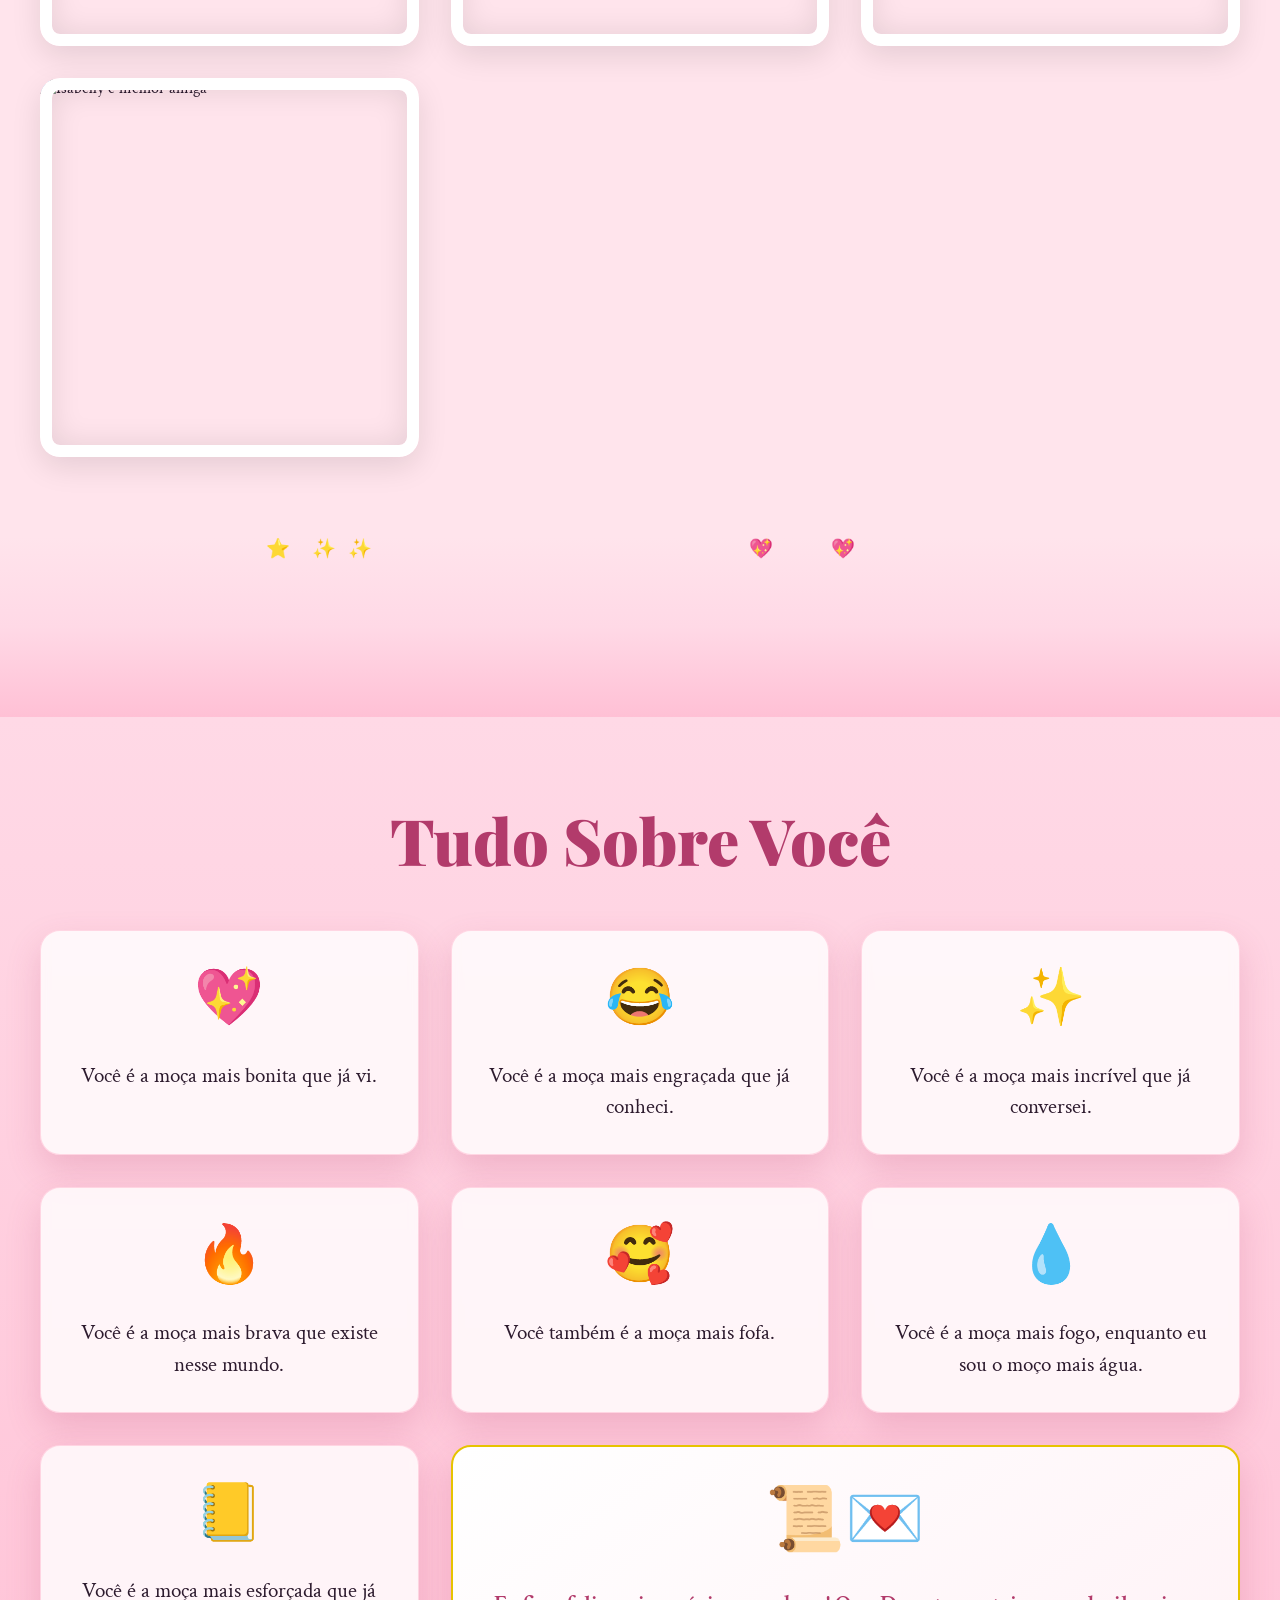
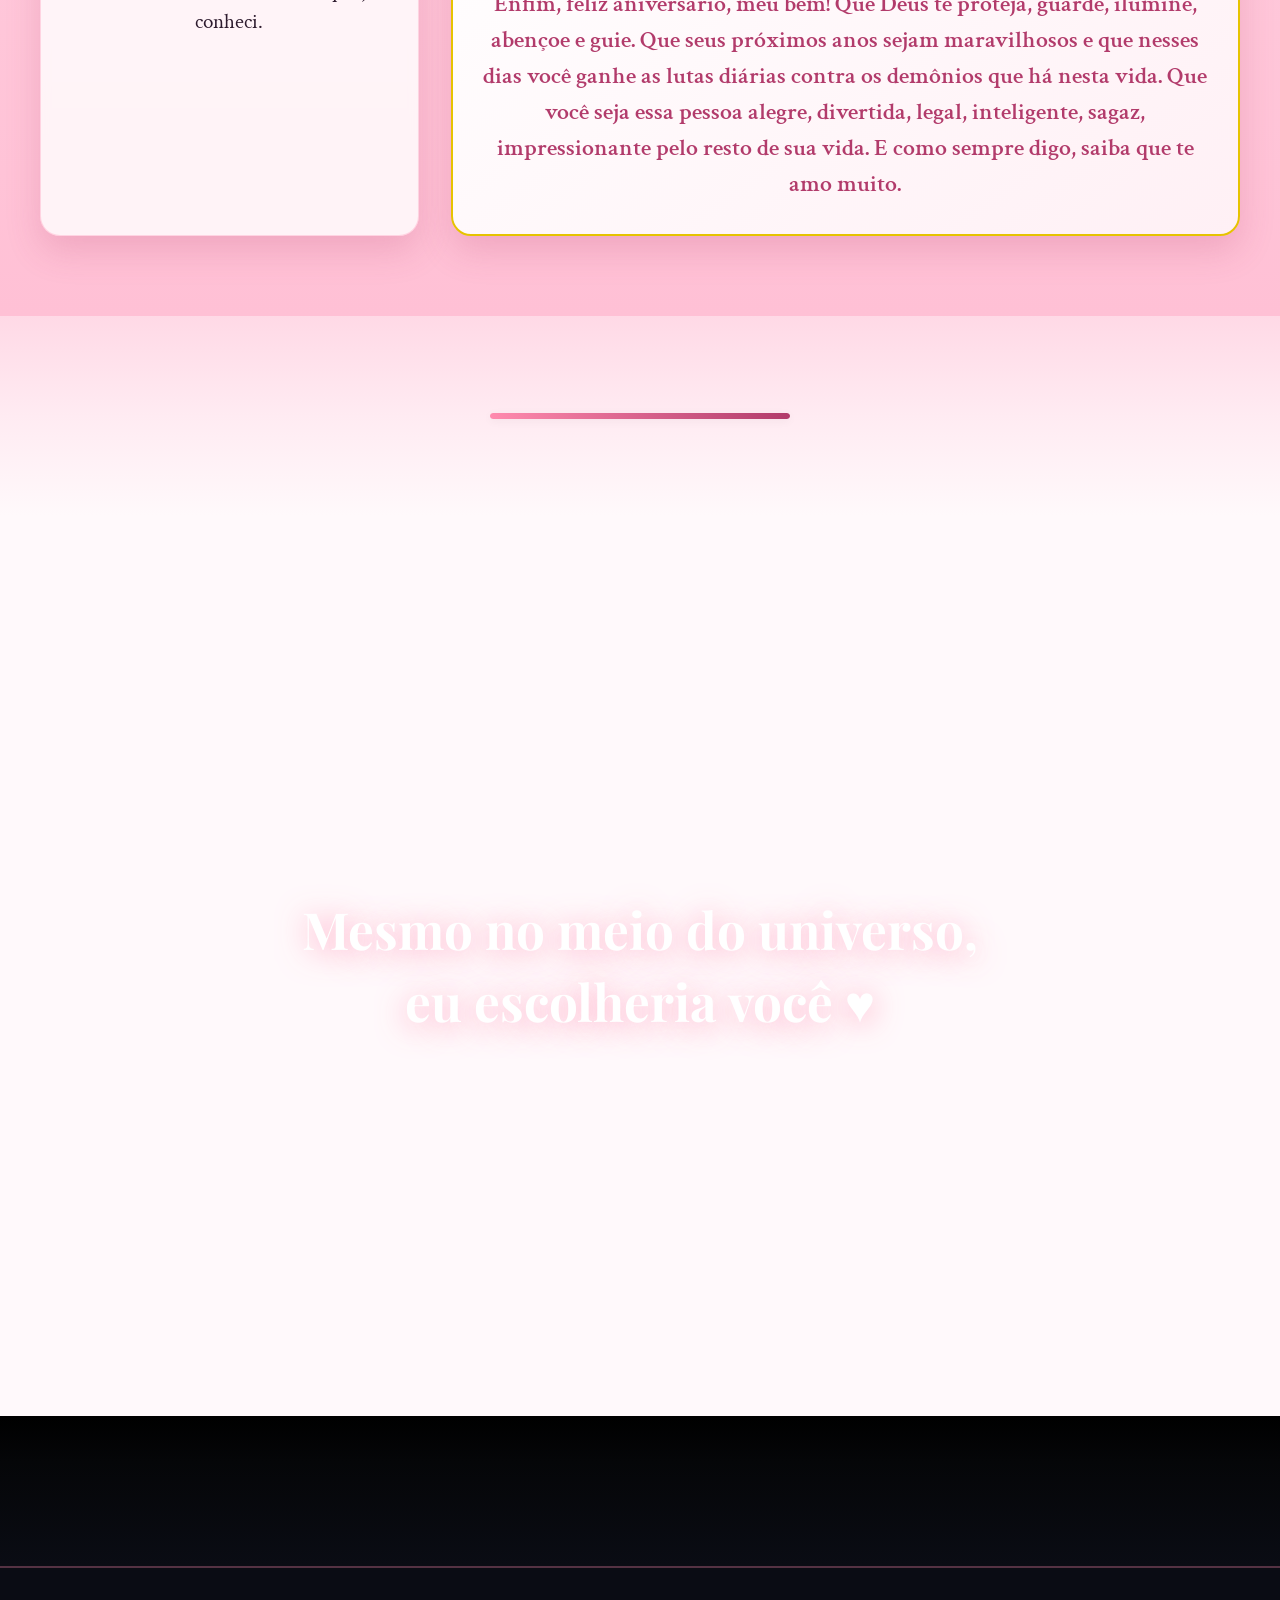
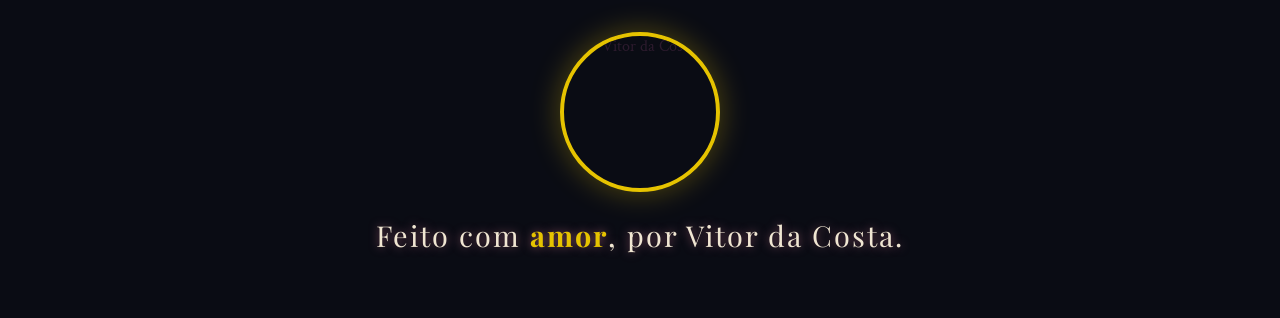
==== commit 1ee02232: "Update index.html" ====
--- a/index.html
+++ b/index.html
@@ -4,6 +4,8 @@
     <meta charset="UTF-8">
     <meta name="viewport" content="width=device-width, initial-scale=1.0">
     <title>Feliz Aniversário, Isabelly! 💕</title>
+    <!-- Favicon: coração SVG -->
+    <link rel="icon" href="data:image/svg+xml,%3Csvg xmlns='http://www.w3.org/2000/svg' viewBox='0 0 100 100'%3E%3Cpath fill='%23ff8aae' d='M50 20C35 20 25 30 25 45C25 60 45 75 50 80C55 75 75 60 75 45C75 30 65 20 50 20Z' /%3E%3C/svg%3E" type="image/svg+xml">
     <link rel="preconnect" href="https://fonts.googleapis.com">
     <link rel="preconnect" href="https://fonts.gstatic.com" crossorigin>
     <link href="https://fonts.googleapis.com/css2?family=Playfair+Display:wght@400;600;700;900&family=Crimson+Text:ital,wght@0,400;0,600;1,400&family=Great+Vibes&family=Dancing+Script:wght@400;700&display=swap" rel="stylesheet">
@@ -1461,6 +1463,20 @@
             isPlaying = !isPlaying;
         });
 
+        // ============= MEDIA SESSION (NOTIFICAÇÃO COM IMAGEM) =============
+        if ('mediaSession' in navigator) {
+            bgMusic.addEventListener('play', () => {
+                navigator.mediaSession.metadata = new MediaMetadata({
+                    title: 'Vem Ser Minha',
+                    artist: 'Charlie Brown Jr.',
+                    album: 'Aniversário Isabelly',
+                    artwork: [
+                        { src: 'https://i.ibb.co/fJ186QQ/IMG-20251118-WA0101.jpg', sizes: '512x512', type: 'image/jpeg' }
+                    ]
+                });
+            });
+        }
+
         // ============= SCROLL TO TOP =============
         const scrollToTopBtn = document.getElementById('scrollToTop');
 
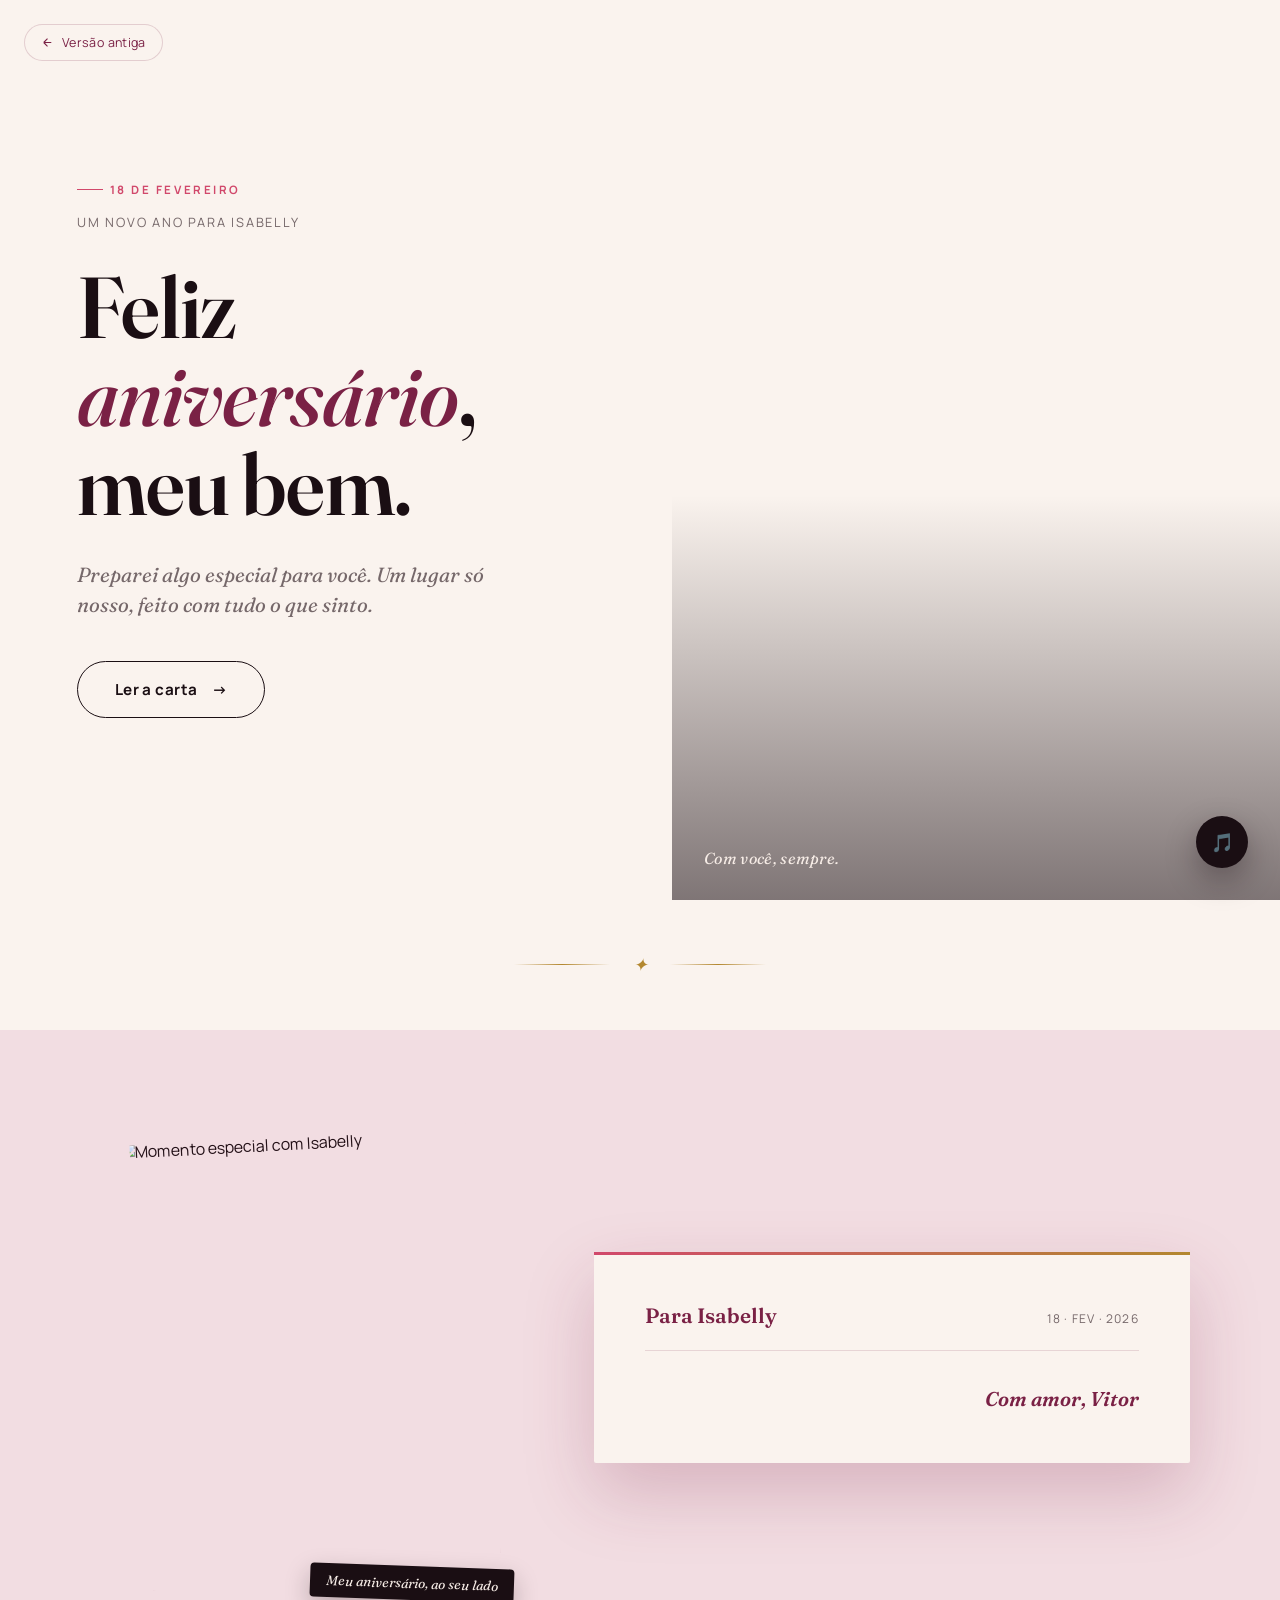
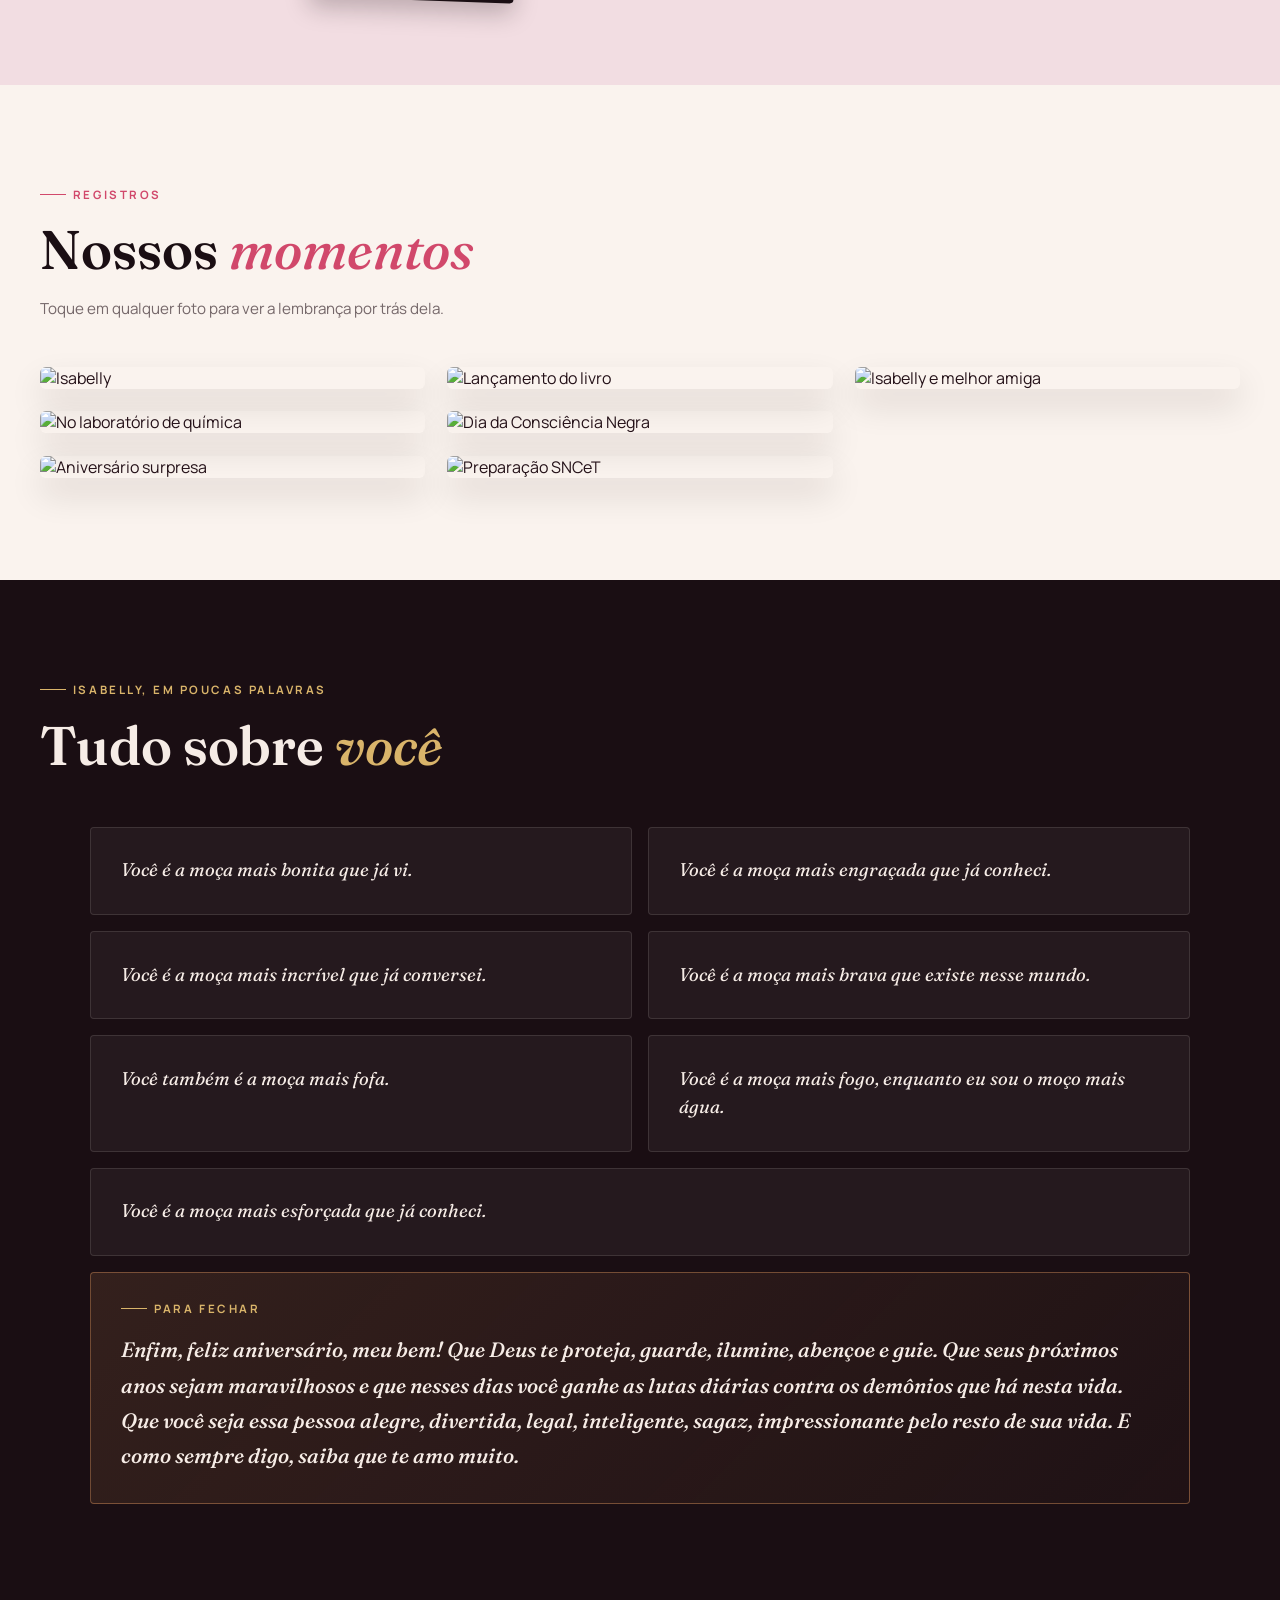
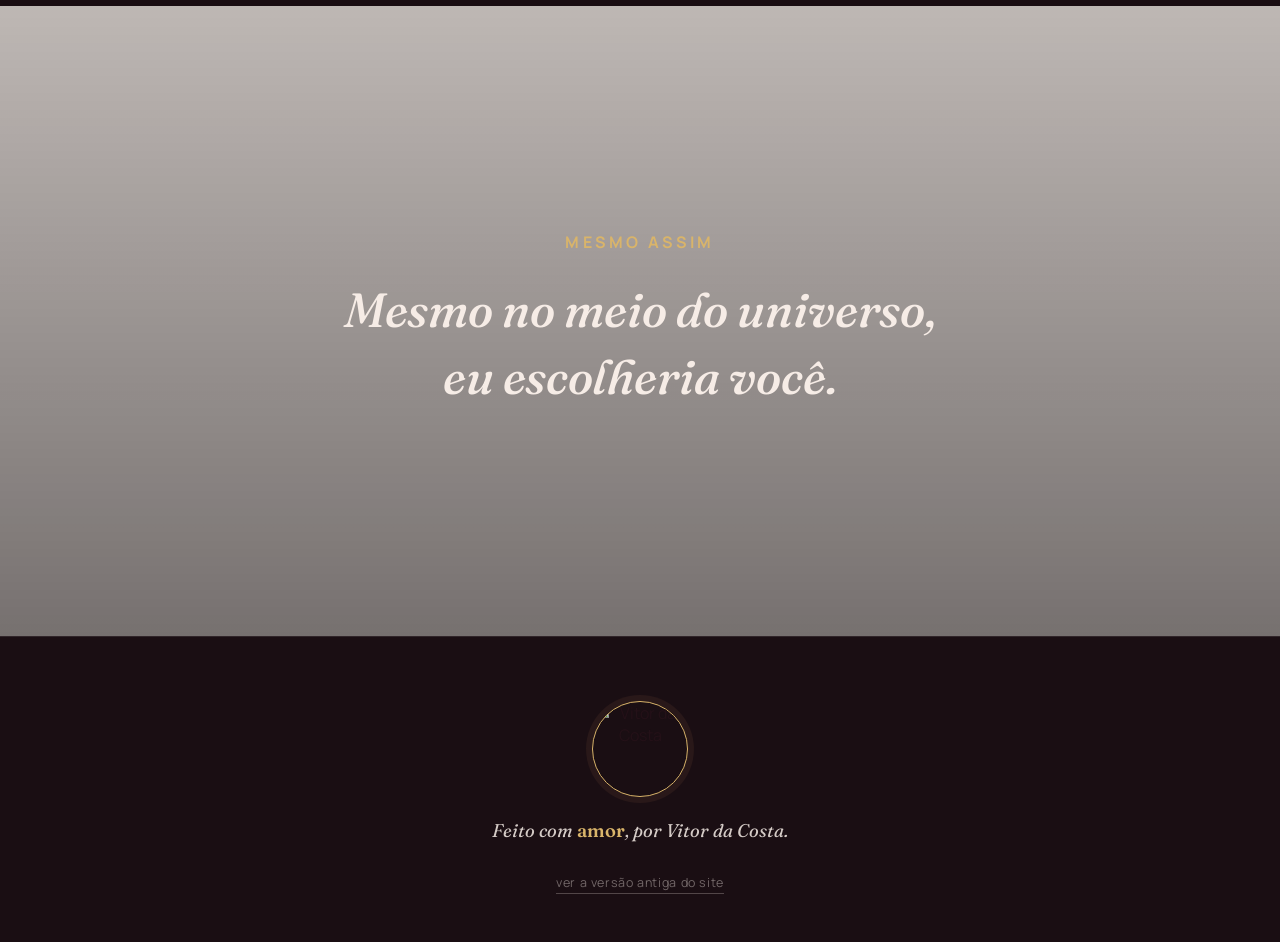
==== commit 309dbe32: "Update index.html" ====
--- a/index.html
+++ b/index.html
@@ -1,1700 +1,695 @@
 <!DOCTYPE html>
 <html lang="pt-BR">
 <head>
-    <meta charset="UTF-8">
-    <meta name="viewport" content="width=device-width, initial-scale=1.0">
-    <title>Feliz Aniversário, Isabelly! 💕</title>
-    <!-- Favicon: coração SVG -->
-    <link rel="icon" href="data:image/svg+xml,%3Csvg xmlns='http://www.w3.org/2000/svg' viewBox='0 0 100 100'%3E%3Cpath fill='%23ff8aae' d='M50 20C35 20 25 30 25 45C25 60 45 75 50 80C55 75 75 60 75 45C75 30 65 20 50 20Z' /%3E%3C/svg%3E" type="image/svg+xml">
-    <link rel="preconnect" href="https://fonts.googleapis.com">
-    <link rel="preconnect" href="https://fonts.gstatic.com" crossorigin>
-    <link href="https://fonts.googleapis.com/css2?family=Playfair+Display:wght@400;600;700;900&family=Crimson+Text:ital,wght@0,400;0,600;1,400&family=Great+Vibes&family=Dancing+Script:wght@400;700&display=swap" rel="stylesheet">
-    <style>
-        /* ============= RESET E VARIÁVEIS ============= */
-        * {
-            margin: 0;
-            padding: 0;
-            box-sizing: border-box;
-        }
-
-        :root {
-            --primary-pink: #ff8aae;
-            --dark-pink: #b23b6b;
-            --light-pink: #ffe4ec;
-            --cream: #fff9fb;
-            --text-dark: #2d1b2e;
-            --gold: #e6c300;
-            --deep-space: #0a0c14;
-            --paper-beige: #fef9f3;
-        }
-
-        html {
-            scroll-behavior: smooth;
-            overflow-x: hidden;
-        }
-
-        body {
-            font-family: 'Crimson Text', serif;
-            background: var(--cream);
-            color: var(--text-dark);
-            overflow-x: hidden;
-        }
-
-        /* ============= LOADING SCREEN ============= */
-        .loading-screen {
-            position: fixed;
-            top: 0;
-            left: 0;
-            width: 100%;
-            height: 100%;
-            background: linear-gradient(135deg, var(--primary-pink), var(--dark-pink));
-            display: flex;
-            flex-direction: column;
-            justify-content: center;
-            align-items: center;
-            z-index: 9999;
-            transition: opacity 0.8s ease, visibility 0.8s ease;
-        }
-
-        .loading-screen.hidden {
-            opacity: 0;
-            visibility: hidden;
-        }
-
-        .loading-heart {
-            font-size: 5rem;
-            animation: heartPulse 1.5s infinite;
-        }
-
-        .loading-text {
-            font-family: 'Playfair Display', serif;
-            font-size: 1.5rem;
-            color: white;
-            margin-top: 2rem;
-            opacity: 0.9;
-        }
-
-        @keyframes heartPulse {
-            0%, 100% { transform: scale(1); }
-            50% { transform: scale(1.3); }
-        }
-
-        /* ============= BOTÃO DE MÚSICA ============= */
-        .music-toggle {
-            position: fixed;
-            bottom: 2rem;
-            right: 2rem;
-            width: 60px;
-            height: 60px;
-            background: linear-gradient(135deg, var(--primary-pink), var(--dark-pink));
-            border: none;
-            border-radius: 50%;
-            color: white;
-            font-size: 1.5rem;
-            cursor: pointer;
-            box-shadow: 0 10px 30px rgba(255, 138, 174, 0.5);
-            z-index: 100;
-            transition: transform 0.3s ease, box-shadow 0.3s ease;
-            display: flex;
-            align-items: center;
-            justify-content: center;
-        }
-
-        .music-toggle:hover {
-            transform: scale(1.1) rotate(10deg);
-            box-shadow: 0 15px 40px rgba(255, 138, 174, 0.7);
-        }
-
-        .music-toggle.playing {
-            animation: musicPulse 1s infinite;
-        }
-
-        @keyframes musicPulse {
-            0%, 100% { transform: scale(1); }
-            50% { transform: scale(1.05); }
-        }
-
-        /* ============= PARTÍCULAS FLUTUANTES ============= */
-        .particles {
-            position: absolute;
-            width: 100%;
-            height: 100%;
-            overflow: hidden;
-            pointer-events: none;
-            z-index: 1;
-        }
-
-        .particle {
-            position: absolute;
-            font-size: 1.5rem;
-            opacity: 0.6;
-            animation: floatParticle 15s infinite linear;
-        }
-
-        @keyframes floatParticle {
-            0% {
-                transform: translateY(100vh) rotate(0deg);
-                opacity: 0;
-            }
-            10% {
-                opacity: 0.6;
-            }
-            90% {
-                opacity: 0.6;
-            }
-            100% {
-                transform: translateY(-100px) rotate(360deg);
-                opacity: 0;
-            }
-        }
-
-        /* ============= CONFETES ============= */
-        .confetti {
-            position: fixed;
-            width: 10px;
-            height: 10px;
-            background: var(--primary-pink);
-            position: absolute;
-            animation: confettiFall 3s linear forwards;
-            z-index: 1000;
-            pointer-events: none;
-        }
-
-        @keyframes confettiFall {
-            0% {
-                transform: translateY(0) rotate(0deg);
-                opacity: 1;
-            }
-            100% {
-                transform: translateY(100vh) rotate(720deg);
-                opacity: 0;
-            }
-        }
-
-        /* ============= SEÇÃO HERO ============= */
-        .hero-section {
-            position: relative;
-            height: 100vh;
-            display: flex;
-            flex-direction: column;
-            justify-content: center;
-            align-items: center;
-            text-align: center;
-            overflow: hidden;
-            background: linear-gradient(135deg, rgba(255, 138, 174, 0.2), rgba(178, 59, 107, 0.3));
-        }
-
-        .hero-background {
-            position: absolute;
-            top: 0;
-            left: 0;
-            width: 100%;
-            height: 100%;
-            background-image: url('https://i.ibb.co/fJ186QQ/IMG-20251118-WA0101.jpg');
-            background-size: cover;
-            background-position: center;
-            filter: blur(8px) brightness(0.5);
-            transform: scale(1.1);
-            z-index: 1;
-        }
-
-        .hero-vignette {
-            position: absolute;
-            top: 0;
-            left: 0;
-            width: 100%;
-            height: 100%;
-            background: radial-gradient(ellipse at center, transparent 20%, rgba(45, 27, 46, 0.7) 100%);
-            z-index: 2;
-        }
-
-        .hero-content {
-            position: relative;
-            z-index: 3;
-            padding: 2rem;
-            animation: fadeInUp 1.5s ease-out;
-        }
-
-        .hero-title {
-            font-family: 'Playfair Display', serif;
-            font-size: clamp(2rem, 5vw, 4rem);
-            font-weight: 900;
-            color: #ffffff;
-            text-shadow: 
-                0 4px 20px rgba(255, 138, 174, 0.6), 
-                0 0 40px rgba(255, 138, 174, 0.4),
-                0 0 60px rgba(255, 138, 174, 0.2);
-            margin-bottom: 2rem;
-            letter-spacing: 0.5px;
-            line-height: 1.3;
-        }
-
-        /* Botão com corações animados */
-        .heart-button-container {
-            position: relative;
-            display: inline-block;
-            margin-top: 2rem;
-        }
-
-        .heart-button {
-            position: relative;
-            padding: 1.2rem 3rem;
-            font-family: 'Playfair Display', serif;
-            font-size: 1.5rem;
-            font-weight: 700;
-            color: #ffffff;
-            background: linear-gradient(135deg, var(--primary-pink), var(--dark-pink));
-            border: none;
-            border-radius: 50px;
-            cursor: pointer;
-            box-shadow: 0 10px 40px rgba(255, 138, 174, 0.5);
-            transition: transform 0.3s ease, box-shadow 0.3s ease;
-            z-index: 10;
-            overflow: visible;
-        }
-
-        .heart-button:hover {
-            transform: scale(1.05) translateY(-2px);
-            box-shadow: 0 15px 50px rgba(255, 138, 174, 0.7);
-        }
-
-        .heart-button:active {
-            transform: scale(0.98);
-        }
-
-        .floating-heart {
-            position: absolute;
-            font-size: 1.5rem;
-            animation: floatHeart 3s infinite ease-in-out;
-            pointer-events: none;
-            opacity: 0;
-        }
-
-        .floating-heart:nth-child(1) { top: -20px; left: -30px; animation-delay: 0s; }
-        .floating-heart:nth-child(2) { top: -25px; right: -30px; animation-delay: 0.8s; }
-        .floating-heart:nth-child(3) { bottom: -20px; left: 50%; transform: translateX(-50%); animation-delay: 1.6s; }
-
-        @keyframes floatHeart {
-            0%, 100% { opacity: 0; transform: translateY(0) scale(0.5) rotate(0deg); }
-            50% { opacity: 1; transform: translateY(-20px) scale(1) rotate(10deg); }
-        }
-
-        /* ============= NOVAS TRANSIÇÕES ELEGANTES ============= */
-        
-        /* Transição 1: Divisória com estrela (mantida - você gostou) */
-        .section-divider {
-            position: relative;
-            height: 150px;
-            display: flex;
-            align-items: center;
-            justify-content: center;
-            overflow: hidden;
-            background: linear-gradient(to bottom, transparent, rgba(255, 138, 174, 0.05), transparent);
-        }
-
-        .divider-content {
-            position: relative;
-            z-index: 2;
-            display: flex;
-            align-items: center;
-            gap: 2rem;
-        }
-
-        .divider-line {
-            width: 200px;
-            height: 2px;
-            background: linear-gradient(to right, transparent, var(--primary-pink), transparent);
-            animation: shimmer 3s infinite;
-        }
-
-        .divider-ornament {
-            font-size: 2.5rem;
-            animation: rotate 10s linear infinite;
-        }
-
-        @keyframes shimmer {
-            0%, 100% { opacity: 0.5; }
-            50% { opacity: 1; }
-        }
-
-        @keyframes rotate {
-            from { transform: rotate(0deg); }
-            to { transform: rotate(360deg); }
-        }
-
-        /* Transição 2: Gradiente suave com brilho */
-        .gradient-divider {
-            position: relative;
-            height: 200px;
-            background: linear-gradient(180deg, 
-                #fff5fa 0%, 
-                rgba(255, 228, 236, 0.5) 25%,
-                rgba(255, 192, 213, 0.3) 50%,
-                rgba(255, 228, 236, 0.5) 75%,
-                #ffe4ec 100%
-            );
-            overflow: hidden;
-        }
-
-        .gradient-divider::before {
-            content: '';
-            position: absolute;
-            top: 0;
-            left: -100%;
-            width: 100%;
-            height: 100%;
-            background: linear-gradient(90deg, 
-                transparent, 
-                rgba(255, 138, 174, 0.3), 
-                transparent
-            );
-            animation: slideShine 3s infinite;
-        }
-
-        @keyframes slideShine {
-            0% { left: -100%; }
-            50%, 100% { left: 100%; }
-        }
-
-        /* Transição 3: Partículas ascendentes */
-        .particles-divider {
-            position: relative;
-            height: 180px;
-            background: linear-gradient(180deg, 
-                #ffe4ec 0%, 
-                #ffd9e6 50%,
-                #ffc0d5 100%
-            );
-            overflow: hidden;
-        }
-
-        .particles-divider::before {
-            content: '✨';
-            position: absolute;
-            font-size: 1.5rem;
-            opacity: 0;
-            animation: floatUp1 4s infinite;
-            left: 20%;
-        }
-
-        .particles-divider::after {
-            content: '💖';
-            position: absolute;
-            font-size: 1.5rem;
-            opacity: 0;
-            animation: floatUp2 4s infinite;
-            left: 70%;
-            animation-delay: 1s;
-        }
-
-        @keyframes floatUp1 {
-            0% {
-                bottom: 0;
-                opacity: 0;
-                transform: translateX(0) rotate(0deg);
-            }
-            50% {
-                opacity: 0.7;
-            }
-            100% {
-                bottom: 100%;
-                opacity: 0;
-                transform: translateX(30px) rotate(360deg);
-            }
-        }
-
-        @keyframes floatUp2 {
-            0% {
-                bottom: 0;
-                opacity: 0;
-                transform: translateX(0) rotate(0deg);
-            }
-            50% {
-                opacity: 0.7;
-            }
-            100% {
-                bottom: 100%;
-                opacity: 0;
-                transform: translateX(-30px) rotate(-360deg);
-            }
-        }
-
-        /* Transição 4: Barra de carregamento elegante */
-        .loading-divider {
-            position: relative;
-            height: 200px;
-            background: linear-gradient(180deg, 
-                #ffd9e6 0%, 
-                #ffebf2 50%,
-                #fff9fb 100%
-            );
-            display: flex;
-            align-items: center;
-            justify-content: center;
-            overflow: hidden;
-        }
-
-        .loading-bar-container {
-            width: 300px;
-            height: 6px;
-            background: rgba(178, 59, 107, 0.1);
-            border-radius: 10px;
-            overflow: hidden;
-            box-shadow: 0 2px 10px rgba(0, 0, 0, 0.05);
-        }
-
-        .loading-bar {
-            height: 100%;
-            background: linear-gradient(90deg, 
-                var(--primary-pink), 
-                var(--dark-pink),
-                var(--primary-pink)
-            );
-            background-size: 200% 100%;
-            border-radius: 10px;
-            animation: loadingSlide 2s infinite;
-            box-shadow: 0 0 20px rgba(255, 138, 174, 0.6);
-        }
-
-        @keyframes loadingSlide {
-            0% {
-                background-position: 0% 0%;
-            }
-            100% {
-                background-position: 200% 0%;
-            }
-        }
-
-        /* Transição 5: Fade escuro com estrelas cadentes */
-        .stars-divider {
-            position: relative;
-            height: 150px;
-            background: linear-gradient(180deg, 
-                #000000 0%,
-                #050608 30%,
-                #0a0c14 100%
-            );
-            overflow: hidden;
-        }
-
-        .stars-divider::before {
-            content: '✦';
-            position: absolute;
-            font-size: 1rem;
-            color: white;
-            opacity: 0;
-            animation: shootDown1 3s infinite;
-            left: 20%;
-            text-shadow: 0 0 10px white;
-        }
-
-        .stars-divider::after {
-            content: '★';
-            position: absolute;
-            font-size: 1.2rem;
-            color: rgba(255, 138, 174, 0.8);
-            opacity: 0;
-            animation: shootDown2 3s infinite;
-            left: 70%;
-            animation-delay: 1.5s;
-            text-shadow: 0 0 10px rgba(255, 138, 174, 0.8);
-        }
-
-        @keyframes shootDown1 {
-            0% {
-                top: -20px;
-                opacity: 0;
-                transform: translateX(0) rotate(0deg);
-            }
-            20% {
-                opacity: 1;
-            }
-            80% {
-                opacity: 0.8;
-            }
-            100% {
-                top: 100%;
-                opacity: 0;
-                transform: translateX(40px) rotate(180deg);
-            }
-        }
-
-        @keyframes shootDown2 {
-            0% {
-                top: -20px;
-                opacity: 0;
-                transform: translateX(0) rotate(0deg);
-            }
-            20% {
-                opacity: 1;
-            }
-            80% {
-                opacity: 0.8;
-            }
-            100% {
-                top: 100%;
-                opacity: 0;
-                transform: translateX(-40px) rotate(-180deg);
-            }
-        }
-
-        /* ============= SEÇÃO DA CARTA ============= */
-        .letter-section {
-            min-height: 100vh;
-            display: flex;
-            justify-content: center;
-            align-items: center;
-            padding: 6rem 2rem;
-            background: linear-gradient(180deg, #fff5fa 0%, #ffe8f0 100%);
-            position: relative;
-        }
-
-        .letter-section::before {
-            content: '';
-            position: absolute;
-            top: 0;
-            left: 0;
-            right: 0;
-            bottom: 0;
-            background-image: 
-                radial-gradient(circle at 20% 30%, rgba(255, 138, 174, 0.05) 0%, transparent 50%),
-                radial-gradient(circle at 80% 70%, rgba(178, 59, 107, 0.05) 0%, transparent 50%);
-            pointer-events: none;
-        }
-
-        .letter-wrapper {
-            position: relative;
-            max-width: 1000px;
-            width: 100%;
-        }
-
-        .envelope-flap {
-            position: absolute;
-            top: -80px;
-            left: 50%;
-            transform: translateX(-50%);
-            width: 0;
-            height: 0;
-            border-left: 180px solid transparent;
-            border-right: 180px solid transparent;
-            border-top: 120px solid var(--dark-pink);
-            filter: drop-shadow(0 -5px 15px rgba(178, 59, 107, 0.3));
-            z-index: 5;
-            animation: flapFloat 3s ease-in-out infinite;
-        }
-
-        @keyframes flapFloat {
-            0%, 100% { transform: translateX(-50%) translateY(0); }
-            50% { transform: translateX(-50%) translateY(-5px); }
-        }
-
-        .letter-container {
-            position: relative;
-            background: var(--paper-beige);
-            padding: 5rem 4rem;
-            border-radius: 15px;
-            box-shadow: 
-                0 30px 90px rgba(178, 59, 107, 0.2),
-                0 10px 30px rgba(0, 0, 0, 0.1),
-                inset 0 0 0 1px rgba(255, 138, 174, 0.1);
-            animation: letterReveal 1s ease-out;
-            background-image: 
-                linear-gradient(to right, transparent 0%, rgba(255, 138, 174, 0.02) 50%, transparent 100%),
-                repeating-linear-gradient(
-                    0deg,
-                    transparent,
-                    transparent 30px,
-                    rgba(178, 59, 107, 0.03) 30px,
-                    rgba(178, 59, 107, 0.03) 31px
-                );
-        }
-
-        .letter-container::before,
-        .letter-container::after {
-            content: '✧';
-            position: absolute;
-            font-size: 2rem;
-            opacity: 0.4;
-            color: var(--primary-pink);
-        }
-
-        .letter-container::before {
-            top: 20px;
-            left: 20px;
-        }
-
-        .letter-container::after {
-            bottom: 20px;
-            right: 20px;
-        }
-
-        .stamp {
-            position: absolute;
-            top: 30px;
-            right: 30px;
-            width: 100px;
-            height: 100px;
-            background: linear-gradient(135deg, var(--primary-pink), var(--dark-pink));
-            border: 3px dashed white;
-            border-radius: 8px;
-            display: flex;
-            align-items: center;
-            justify-content: center;
-            font-size: 3rem;
-            box-shadow: 0 5px 15px rgba(178, 59, 107, 0.3);
-            transform: rotate(12deg);
-            animation: stampBounce 2s ease-in-out infinite;
-        }
-
-        @keyframes stampBounce {
-            0%, 100% { transform: rotate(12deg) scale(1); }
-            50% { transform: rotate(12deg) scale(1.05); }
-        }
-
-        .letter-header {
-            text-align: center;
-            margin-bottom: 3rem;
-            padding-bottom: 2rem;
-            border-bottom: 2px solid rgba(178, 59, 107, 0.2);
-            position: relative;
-        }
-
-        .letter-header::after {
-            content: '✦';
-            position: absolute;
-            bottom: -1.2rem;
-            left: 50%;
-            transform: translateX(-50%);
-            background: var(--paper-beige);
-            padding: 0 1rem;
-            font-size: 1.5rem;
-            color: var(--primary-pink);
-        }
-
-        .letter-to {
-            font-family: 'Dancing Script', cursive;
-            font-size: 2rem;
-            color: var(--dark-pink);
-            font-weight: 700;
-            margin-bottom: 0.5rem;
-        }
-
-        .letter-date {
-            font-family: 'Crimson Text', serif;
-            font-size: 1.1rem;
-            color: var(--text-dark);
-            opacity: 0.7;
-            font-style: italic;
-        }
-
-        .letter-text {
-            font-family: 'Dancing Script', cursive;
-            font-size: clamp(1.4rem, 2.5vw, 1.9rem);
-            color: var(--text-dark);
-            line-height: 2.2;
-            text-align: justify;
-            position: relative;
-            white-space: pre-wrap;
-            word-break: break-word;
-            padding: 0 1rem;
-        }
-
-        .letter-text::first-letter {
-            font-size: 4rem;
-            font-weight: 700;
-            color: var(--dark-pink);
-            float: left;
-            line-height: 3rem;
-            margin-right: 0.5rem;
-            margin-top: 0.3rem;
-        }
-
-        .typing-cursor {
-            display: inline-block;
-            width: 3px;
-            height: 1.8rem;
-            background: var(--dark-pink);
-            animation: blink 1s infinite;
-            margin-left: 4px;
-            vertical-align: middle;
-        }
-
-        .letter-signature {
-            margin-top: 3rem;
-            text-align: right;
-            font-family: 'Dancing Script', cursive;
-            font-size: 1.8rem;
-            color: var(--dark-pink);
-            font-weight: 700;
-        }
-
-        .letter-signature::before {
-            content: '~ ';
-        }
-
-        @keyframes letterReveal {
-            from { 
-                opacity: 0; 
-                transform: translateY(50px) scale(0.95);
-            }
-            to { 
-                opacity: 1; 
-                transform: translateY(0) scale(1);
-            }
-        }
-
-        @keyframes blink {
-            0%, 50% { opacity: 1; }
-            51%, 100% { opacity: 0; }
-        }
-
-        /* ============= GALERIA ============= */
-        .gallery-section {
-            min-height: 100vh;
-            padding: 5rem 2rem;
-            background: #ffe4ec;
-            position: relative;
-        }
-
-        .gallery-title {
-            font-family: 'Playfair Display', serif;
-            font-size: clamp(2.5rem, 5vw, 4rem);
-            font-weight: 900;
-            text-align: center;
-            color: var(--dark-pink);
-            margin-bottom: 1rem;
-        }
-
-        .gallery-title::after {
-            content: '♥';
-            display: block;
-            font-size: 2rem;
-            color: var(--primary-pink);
-            margin-top: 0.5rem;
-            animation: heartbeat 1.5s infinite;
-        }
-
-        .gallery-sub {
-            text-align: center;
-            font-family: 'Crimson Text', serif;
-            font-size: 1.3rem;
-            color: var(--dark-pink);
-            margin-bottom: 3rem;
-            font-style: italic;
-            opacity: 0.9;
-        }
-
-        @keyframes heartbeat {
-            0%, 100% { transform: scale(1); }
-            50% { transform: scale(1.2); }
-        }
-
-        .gallery-grid {
-            display: grid;
-            grid-template-columns: repeat(auto-fit, minmax(280px, 1fr));
-            gap: 2rem;
-            max-width: 1200px;
-            margin: 0 auto;
-        }
-
-        .gallery-item {
-            position: relative;
-            aspect-ratio: 1;
-            overflow: hidden;
-            border-radius: 20px;
-            cursor: pointer;
-            box-shadow: 0 10px 30px rgba(0, 0, 0, 0.1);
-            transition: transform 0.4s ease, box-shadow 0.4s ease;
-            opacity: 0;
-            transform: translateY(50px);
-        }
-
-        .gallery-item.visible {
-            animation: revealPhoto 0.8s ease-out forwards;
-        }
-
-        @keyframes revealPhoto {
-            to { opacity: 1; transform: translateY(0); }
-        }
-
-        .gallery-item:hover {
-            transform: translateY(-10px) scale(1.02);
-            box-shadow: 0 20px 50px rgba(178, 59, 107, 0.3);
-        }
-
-        .gallery-item img {
-            width: 100%;
-            height: 100%;
-            object-fit: cover;
-            transition: transform 0.4s ease;
-        }
-
-        .gallery-item:hover img {
-            transform: scale(1.1);
-        }
-
-        .gallery-frame {
-            position: absolute;
-            top: 0;
-            left: 0;
-            right: 0;
-            bottom: 0;
-            border: 12px solid #ffffff;
-            border-radius: 20px;
-            pointer-events: none;
-            box-shadow: inset 0 0 30px rgba(0, 0, 0, 0.1);
-        }
-
-        .gallery-item::before {
-            content: '';
-            position: absolute;
-            top: -50%;
-            left: -50%;
-            width: 200%;
-            height: 200%;
-            background: linear-gradient(
-                45deg,
-                transparent 30%,
-                rgba(255, 255, 255, 0.3) 50%,
-                transparent 70%
-            );
-            transform: rotate(45deg);
-            transition: all 0.6s ease;
-            opacity: 0;
-            z-index: 1;
-        }
-
-        .gallery-item:hover::before {
-            opacity: 1;
-            left: 100%;
-        }
-
-        /* Modal da Galeria */
-        .modal {
-            display: none;
-            position: fixed;
-            top: 0;
-            left: 0;
-            width: 100%;
-            height: 100%;
-            background: rgba(0, 0, 0, 0.95);
-            z-index: 1000;
-            justify-content: center;
-            align-items: center;
-            padding: 2rem;
-            animation: fadeIn 0.3s ease;
-        }
-
-        .modal.active {
-            display: flex;
-        }
-
-        .modal-content {
-            max-width: 900px;
-            max-height: 90vh;
-            display: flex;
-            flex-direction: column;
-            align-items: center;
-            animation: modalSlideIn 0.4s ease;
-        }
-
-        @keyframes modalSlideIn {
-            from { opacity: 0; transform: scale(0.8); }
-            to { opacity: 1; transform: scale(1); }
-        }
-
-        .modal-image {
-            max-width: 100%;
-            max-height: 70vh;
-            border-radius: 15px;
-            box-shadow: 0 20px 60px rgba(255, 138, 174, 0.5);
-        }
-
-        .modal-description {
-            margin-top: 2rem;
-            font-family: 'Crimson Text', serif;
-            font-size: 1.3rem;
-            color: #ffffff;
-            text-align: center;
-            max-width: 600px;
-            line-height: 1.6;
-        }
-
-        .modal-close {
-            position: absolute;
-            top: 2rem;
-            right: 2rem;
-            font-size: 3rem;
-            color: #ffffff;
-            cursor: pointer;
-            transition: transform 0.3s ease;
-        }
-
-        .modal-close:hover {
-            transform: scale(1.2) rotate(90deg);
-        }
-
-        /* ============= SEÇÃO SOBRE VOCÊ (CARDS) ============= */
-        .about-section {
-            min-height: 100vh;
-            padding: 5rem 2rem;
-            background: linear-gradient(180deg, #ffd9e6 0%, #ffc0d5 100%);
-            position: relative;
-        }
-
-        .about-title {
-            font-family: 'Playfair Display', serif;
-            font-size: clamp(2.5rem, 5vw, 4rem);
-            font-weight: 900;
-            text-align: center;
-            color: var(--dark-pink);
-            margin-bottom: 3rem;
-        }
-
-        .about-grid {
-            display: grid;
-            grid-template-columns: repeat(auto-fit, minmax(280px, 1fr));
-            gap: 2rem;
-            max-width: 1200px;
-            margin: 0 auto;
-        }
-
-        .about-card {
-            background: rgba(255, 255, 255, 0.8);
-            backdrop-filter: blur(5px);
-            border-radius: 20px;
-            padding: 2rem 1.5rem;
-            text-align: center;
-            box-shadow: 0 15px 35px rgba(178, 59, 107, 0.2);
-            transition: transform 0.3s ease, box-shadow 0.3s ease;
-            border: 1px solid rgba(255, 138, 174, 0.3);
-            opacity: 0;
-            transform: translateY(30px);
-            transition: opacity 0.8s ease, transform 0.8s ease, box-shadow 0.3s ease;
-            display: flex;
-            flex-direction: column;
-            align-items: center;
-            gap: 1rem;
-        }
-
-        .about-card.visible {
-            opacity: 1;
-            transform: translateY(0);
-        }
-
-        .about-card:hover {
-            transform: translateY(-10px) scale(1.02);
-            box-shadow: 0 25px 50px rgba(178, 59, 107, 0.4);
-            background: #ffffff;
-        }
-
-        .about-icon {
-            font-size: 3.5rem;
-            margin-bottom: 0.5rem;
-            animation: floatIcon 3s ease-in-out infinite;
-        }
-
-        @keyframes floatIcon {
-            0%, 100% { transform: translateY(0); }
-            50% { transform: translateY(-5px); }
-        }
-
-        .about-card p {
-            font-family: 'Crimson Text', serif;
-            font-size: 1.3rem;
-            color: var(--text-dark);
-            line-height: 1.5;
-            font-weight: 500;
-            margin: 0;
-        }
-
-        .about-card.special {
-            grid-column: span 2;
-            background: linear-gradient(145deg, #ffffff, #fff0f5);
-            border: 2px solid var(--gold);
-        }
-
-        .about-card.special .about-icon {
-            font-size: 4rem;
-        }
-
-        .about-card.special p {
-            font-size: 1.5rem;
-            font-weight: 600;
-            color: var(--dark-pink);
-        }
-
-        @media (max-width: 768px) {
-            .about-card.special {
-                grid-column: span 1;
-            }
-        }
-
-        /* ============= SEÇÃO DO UNIVERSO ============= */
-        .universe-section {
-            min-height: 100vh;
-            display: flex;
-            justify-content: center;
-            align-items: center;
-            position: relative;
-            overflow: hidden;
-            padding: 2rem;
-        }
-
-        .universe-background {
-            position: absolute;
-            top: 0;
-            left: 0;
-            width: 100%;
-            height: 100%;
-            background-image: url('https://images.unsplash.com/photo-1419242902214-272b3f66ee7a?w=1600');
-            background-size: cover;
-            background-position: center;
-            filter: brightness(0.4);
-            z-index: 1;
-        }
-
-        .universe-content {
-            position: relative;
-            z-index: 2;
-            text-align: center;
-        }
-
-        .universe-text {
-            font-family: 'Playfair Display', serif;
-            font-size: clamp(2rem, 4vw, 3.5rem);
-            font-weight: 700;
-            color: #ffffff;
-            text-shadow: 
-                0 4px 30px rgba(255, 138, 174, 0.8),
-                0 0 60px rgba(255, 255, 255, 0.5);
-            line-height: 1.4;
-            animation: twinkle 3s infinite;
-        }
-
-        @keyframes twinkle {
-            0%, 100% { 
-                text-shadow: 
-                    0 4px 30px rgba(255, 138, 174, 0.8), 
-                    0 0 20px rgba(255, 255, 255, 0.5); 
-            }
-            50% { 
-                text-shadow: 
-                    0 4px 30px rgba(255, 138, 174, 1), 
-                    0 0 40px rgba(255, 255, 255, 0.8); 
-            }
-        }
-
-        /* ============= FOOTER ESCURO ============= */
-        .footer-section {
-            padding: 4rem 2rem;
-            background: var(--deep-space);
-            text-align: center;
-            border-top: 2px solid rgba(255, 138, 174, 0.3);
-        }
-
-        .author-container {
-            display: flex;
-            flex-direction: column;
-            align-items: center;
-            gap: 1.5rem;
-        }
-
-        .author-photo {
-            width: 160px;
-            height: 160px;
-            border-radius: 50%;
-            object-fit: cover;
-            border: 4px solid var(--gold);
-            box-shadow: 0 0 30px rgba(255, 215, 0, 0.3);
-            transition: transform 0.3s ease, box-shadow 0.3s ease;
-        }
-
-        .author-photo:hover {
-            transform: scale(1.1) rotate(3deg);
-            box-shadow: 0 0 50px rgba(255, 215, 0, 0.6);
-        }
-
-        .author-text {
-            font-family: 'Playfair Display', serif;
-            font-size: 1.8rem;
-            color: #f0e6d2;
-            font-weight: 400;
-            text-shadow: 0 0 10px rgba(255, 138, 174, 0.5);
-            letter-spacing: 2px;
-        }
-
-        .author-text span {
-            color: var(--gold);
-            font-weight: 700;
-        }
-
-        /* ============= BOTÃO SCROLL TO TOP ============= */
-        .scroll-to-top {
-            position: fixed;
-            bottom: 2rem;
-            left: 2rem;
-            width: 50px;
-            height: 50px;
-            background: linear-gradient(135deg, var(--primary-pink), var(--dark-pink));
-            border: none;
-            border-radius: 50%;
-            color: white;
-            font-size: 1.5rem;
-            cursor: pointer;
-            opacity: 0;
-            visibility: hidden;
-            transition: all 0.3s ease;
-            z-index: 100;
-            box-shadow: 0 5px 20px rgba(255, 138, 174, 0.4);
-        }
-
-        .scroll-to-top.visible {
-            opacity: 1;
-            visibility: visible;
-        }
-
-        .scroll-to-top:hover {
-            transform: translateY(-5px);
-            box-shadow: 0 10px 30px rgba(255, 138, 174, 0.6);
-        }
-
-        /* ============= RESPONSIVO ============= */
-        @media (max-width: 768px) {
-            .gallery-grid { 
-                grid-template-columns: 1fr; 
-                gap: 1.5rem; 
-            }
-            .modal-close { 
-                top: 1rem; 
-                right: 1rem; 
-                font-size: 2.5rem; 
-            }
-            .letter-container { 
-                padding: 3rem 2rem; 
-            }
-            .stamp {
-                width: 70px;
-                height: 70px;
-                font-size: 2rem;
-                top: 15px;
-                right: 15px;
-            }
-            .envelope-flap {
-                border-left: 120px solid transparent;
-                border-right: 120px solid transparent;
-                border-top: 80px solid var(--dark-pink);
-                top: -50px;
-            }
-            .music-toggle {
-                bottom: 1.5rem;
-                right: 1.5rem;
-                width: 50px;
-                height: 50px;
-                font-size: 1.2rem;
-            }
-            .scroll-to-top {
-                bottom: 1.5rem;
-                left: 1.5rem;
-                width: 45px;
-                height: 45px;
-                font-size: 1.2rem;
-            }
-            .letter-text {
-                font-size: 1.3rem;
-            }
-            .divider-line {
-                width: 100px;
-            }
-            .loading-bar-container {
-                width: 200px;
-            }
-        }
-
-        /* ============= ANIMAÇÕES GERAIS ============= */
-        @keyframes fadeIn { 
-            from { opacity: 0; } 
-            to { opacity: 1; } 
-        }
-
-        @keyframes fadeInUp { 
-            from { 
-                opacity: 0; 
-                transform: translateY(30px); 
-            } 
-            to { 
-                opacity: 1; 
-                transform: translateY(0); 
-            } 
-        }
-
-        .scroll-reveal {
-            opacity: 0;
-            transform: translateY(30px);
-            transition: opacity 0.8s ease, transform 0.8s ease;
-        }
-
-        .scroll-reveal.visible {
-            opacity: 1;
-            transform: translateY(0);
-        }
-
-        *:focus {
-            outline: 2px solid var(--primary-pink);
-            outline-offset: 2px;
-        }
-
-        button {
-            cursor: pointer;
-        }
-
-        img {
-            user-select: none;
-        }
-    </style>
+<meta charset="UTF-8">
+<meta name="viewport" content="width=device-width, initial-scale=1.0">
+<title>Isabelly — Feliz Aniversário</title>
+<link rel="icon" href="data:image/svg+xml,%3Csvg xmlns='http://www.w3.org/2000/svg' viewBox='0 0 100 100'%3E%3Cpath fill='%23d1486b' d='M50 20C35 20 25 30 25 45C25 60 45 75 50 80C55 75 75 60 75 45C75 30 65 20 50 20Z'/%3E%3C/svg%3E" type="image/svg+xml">
+<link rel="preconnect" href="https://fonts.googleapis.com">
+<link rel="preconnect" href="https://fonts.gstatic.com" crossorigin>
+<link href="https://fonts.googleapis.com/css2?family=Fraunces:ital,opsz,wght@0,9..144,300;0,9..144,500;0,9..144,600;0,9..144,700;0,9..144,900;1,9..144,400;1,9..144,500;1,9..144,600&family=Manrope:wght@400;500;600;700;800&display=swap" rel="stylesheet">
+<style>
+/* ============================= TOKENS ============================= */
+:root{
+  --ink:#1a0e13;
+  --ink-soft:#2a1620;
+  --rose:#d1486b;
+  --rose-soft:#e58ba1;
+  --berry:#7a2145;
+  --paper:#faf3ee;
+  --paper-deep:#f3e7de;
+  --blush:#f2dde2;
+  --gold:#b3872f;
+  --gold-soft:#d9b46a;
+  --text:#241118;
+  --text-soft:rgba(36,17,24,.62);
+  --text-inverse:#f6ece6;
+  --shadow-color:rgba(122,33,69,.22);
+  --serif:'Fraunces', serif;
+  --sans:'Manrope', sans-serif;
+}
+
+*{margin:0;padding:0;box-sizing:border-box;}
+html{scroll-behavior:smooth;overflow-x:hidden;}
+body{
+  font-family:var(--sans);
+  background:var(--paper);
+  color:var(--text);
+  overflow-x:hidden;
+}
+img{user-select:none;}
+button{cursor:pointer;font-family:inherit;}
+a{color:inherit;text-decoration:none;}
+*:focus-visible{outline:2px solid var(--rose);outline-offset:3px;}
+
+@media (prefers-reduced-motion: reduce){
+  *{animation-duration:.001ms !important;animation-iteration-count:1 !important;transition-duration:.001ms !important;scroll-behavior:auto !important;}
+}
+
+/* ============================= LOADING ============================= */
+.loading-screen{
+  position:fixed;inset:0;z-index:9999;
+  background:var(--ink);
+  display:flex;flex-direction:column;align-items:center;justify-content:center;gap:1.2rem;
+  transition:opacity .7s ease, visibility .7s ease;
+}
+.loading-screen.hidden{opacity:0;visibility:hidden;}
+.loading-mark{
+  font-family:var(--serif);font-style:italic;font-weight:500;
+  font-size:2.2rem;color:var(--text-inverse);letter-spacing:.02em;
+  opacity:0;animation:markIn 1.1s ease forwards .15s;
+}
+.loading-rule{
+  width:0;height:1px;background:var(--gold-soft);
+  animation:ruleGrow 1s ease forwards .5s;
+}
+@keyframes markIn{to{opacity:1;}}
+@keyframes ruleGrow{to{width:120px;}}
+
+/* ============================= FLOATING CONTROLS ============================= */
+.controls-cluster{
+  position:fixed;bottom:2rem;right:2rem;z-index:150;
+  display:flex;flex-direction:column;gap:.75rem;align-items:flex-end;
+}
+.round-btn{
+  width:52px;height:52px;border-radius:50%;border:none;
+  background:var(--ink);color:var(--text-inverse);
+  display:flex;align-items:center;justify-content:center;font-size:1.15rem;
+  box-shadow:0 12px 30px rgba(26,14,19,.35);
+  transition:transform .3s ease, box-shadow .3s ease, background .3s ease;
+}
+.round-btn:hover{transform:translateY(-3px);box-shadow:0 16px 36px rgba(26,14,19,.45);}
+.round-btn.playing{background:var(--rose);}
+.scroll-top-btn{
+  position:fixed;bottom:2rem;left:2rem;z-index:150;
+  width:46px;height:46px;border-radius:50%;border:1px solid var(--berry);
+  background:var(--paper);color:var(--berry);font-size:1.1rem;
+  display:flex;align-items:center;justify-content:center;
+  opacity:0;visibility:hidden;transition:all .35s ease;
+}
+.scroll-top-btn.visible{opacity:1;visibility:visible;}
+.scroll-top-btn:hover{background:var(--berry);color:var(--paper);}
+
+/* back to old version pill */
+.legacy-link{
+  position:fixed;top:1.5rem;left:1.5rem;z-index:150;
+  display:flex;align-items:center;gap:.5rem;
+  padding:.55rem 1rem;border-radius:999px;
+  background:rgba(250,243,238,.85);
+  backdrop-filter:blur(6px);
+  border:1px solid rgba(122,33,69,.18);
+  font-size:.78rem;letter-spacing:.03em;color:var(--berry);
+  transition:background .3s ease, transform .3s ease;
+}
+.legacy-link:hover{background:var(--paper);transform:translateY(-2px);}
+.legacy-link svg{width:13px;height:13px;flex-shrink:0;}
+
+@media (max-width:768px){
+  .controls-cluster{bottom:1.25rem;right:1.25rem;}
+  .round-btn{width:46px;height:46px;font-size:1rem;}
+  .scroll-top-btn{bottom:1.25rem;left:1.25rem;width:42px;height:42px;}
+  .legacy-link{top:1rem;left:1rem;padding:.45rem .8rem;font-size:.68rem;}
+}
+
+/* ============================= EYEBROW / SECTION LABELS ============================= */
+.eyebrow{
+  font-family:var(--sans);font-weight:700;font-size:.72rem;
+  letter-spacing:.22em;text-transform:uppercase;color:var(--rose);
+  display:flex;align-items:center;gap:.6em;
+}
+.eyebrow::before{content:'';width:26px;height:1px;background:var(--rose);}
+
+/* ============================= HERO ============================= */
+.hero{
+  position:relative;min-height:100svh;
+  display:grid;grid-template-columns:1.05fr .95fr;
+  background:var(--paper);
+}
+.hero-copy{
+  position:relative;z-index:3;
+  display:flex;flex-direction:column;justify-content:center;
+  padding:clamp(2rem,6vw,6rem);gap:2rem;
+}
+.hero-eyebrow-row{display:flex;flex-direction:column;gap:1rem;}
+.hero-date{
+  font-family:var(--sans);font-size:.8rem;letter-spacing:.14em;
+  text-transform:uppercase;color:var(--text-soft);
+}
+.hero-title{
+  font-family:var(--serif);font-weight:600;
+  font-size:clamp(2.6rem,7vw,5.4rem);line-height:1.02;
+  color:var(--ink);letter-spacing:-.01em;
+}
+.hero-title em{
+  font-style:italic;font-weight:500;color:var(--berry);
+}
+.hero-sub{
+  font-family:var(--serif);font-style:italic;font-weight:400;
+  font-size:clamp(1.1rem,1.6vw,1.35rem);color:var(--text-soft);
+  max-width:34ch;line-height:1.5;
+}
+.hero-cta{
+  margin-top:.5rem;
+  display:inline-flex;align-items:center;gap:.9rem;
+  align-self:flex-start;
+  padding:1.05rem 2.3rem;
+  border:1px solid var(--ink);border-radius:999px;
+  background:transparent;color:var(--ink);
+  font-family:var(--sans);font-weight:700;font-size:.95rem;letter-spacing:.03em;
+  transition:background .35s ease, color .35s ease, transform .3s ease;
+}
+.hero-cta:hover{background:var(--ink);color:var(--text-inverse);transform:translateY(-2px);}
+.hero-cta .arrow{transition:transform .35s ease;}
+.hero-cta:hover .arrow{transform:translateX(4px);}
+
+.hero-visual{
+  position:relative;overflow:hidden;
+}
+.hero-visual img{
+  position:absolute;inset:0;width:100%;height:100%;object-fit:cover;
+  transform:scale(1.06);
+  filter:saturate(1.02);
+}
+.hero-visual::after{
+  content:'';position:absolute;inset:0;
+  background:linear-gradient(180deg, rgba(26,14,19,0) 55%, rgba(26,14,19,.55) 100%),
+             linear-gradient(90deg, rgba(250,243,238,.35), transparent 18%);
+}
+.hero-caption{
+  position:absolute;left:2rem;bottom:2rem;z-index:2;
+  color:var(--text-inverse);font-family:var(--serif);font-style:italic;
+  font-size:1rem;letter-spacing:.02em;
+}
+
+@media (max-width:900px){
+  .hero{grid-template-columns:1fr;grid-template-rows:auto 46vh;}
+  .hero-visual{order:-1;height:46vh;}
+  .hero-copy{padding:5.5rem 1.5rem 3rem;}
+}
+
+/* ============================= DIVIDER ============================= */
+.divider{
+  display:flex;align-items:center;justify-content:center;gap:1.4rem;
+  padding:3.4rem 2rem;background:var(--paper);
+}
+.divider-line{width:96px;height:1px;background:linear-gradient(90deg, transparent, var(--gold), transparent);}
+.divider-glyph{font-family:var(--serif);font-style:italic;color:var(--gold);font-size:1.1rem;}
+
+/* ============================= LETTER ============================= */
+.letter-section{
+  background:var(--blush);
+  padding:clamp(3rem,8vw,7rem) 1.5rem;
+  display:flex;justify-content:center;
+}
+.letter-grid{
+  max-width:1100px;width:100%;
+  display:grid;grid-template-columns:.85fr 1.15fr;gap:clamp(2rem,5vw,5rem);
+  align-items:center;
+}
+.letter-photo-wrap{
+  position:relative;
+  display:flex;justify-content:center;
+}
+.letter-photo{
+  width:100%;max-width:360px;
+  clip-path:polygon(3% 1%,97% 0%,100% 96%,2% 100%);
+  transform:rotate(-3deg);
+  box-shadow:0 30px 60px var(--shadow-color);
+}
+.letter-photo img{width:100%;display:block;aspect-ratio:4/5;object-fit:cover;}
+.letter-photo-tag{
+  position:absolute;bottom:-1.1rem;right:1rem;
+  background:var(--ink);color:var(--text-inverse);
+  font-family:var(--serif);font-style:italic;font-size:.85rem;
+  padding:.55rem 1rem;border-radius:4px;
+  transform:rotate(2deg);
+  box-shadow:0 10px 24px rgba(26,14,19,.25);
+}
+
+.letter-card{
+  background:var(--paper);
+  padding:clamp(2.2rem,4vw,3.6rem);
+  border-radius:2px;
+  box-shadow:0 30px 70px var(--shadow-color);
+  position:relative;
+}
+.letter-card::before{
+  content:'';position:absolute;top:0;left:0;right:0;height:3px;
+  background:linear-gradient(90deg, var(--rose), var(--gold));
+}
+.letter-meta{
+  display:flex;justify-content:space-between;align-items:baseline;
+  margin-bottom:1.8rem;padding-bottom:1.4rem;
+  border-bottom:1px solid rgba(122,33,69,.15);
+}
+.letter-to{font-family:var(--serif);font-weight:600;font-size:1.3rem;color:var(--berry);}
+.letter-date{font-family:var(--sans);font-size:.75rem;letter-spacing:.1em;text-transform:uppercase;color:var(--text-soft);}
+.letter-text{
+  font-family:var(--serif);font-style:italic;font-weight:400;
+  font-size:clamp(1.15rem,1.9vw,1.45rem);
+  line-height:1.75;color:var(--text);
+  white-space:pre-wrap;word-break:break-word;
+}
+.typing-cursor{
+  display:inline-block;width:2px;height:1.2em;background:var(--berry);
+  animation:blink 1s infinite;margin-left:2px;vertical-align:text-bottom;
+}
+@keyframes blink{0%,50%{opacity:1;}51%,100%{opacity:0;}}
+.letter-signature{
+  margin-top:2.2rem;text-align:right;
+  font-family:var(--serif);font-style:italic;font-weight:600;
+  font-size:1.25rem;color:var(--berry);
+}
+
+@media (max-width:820px){
+  .letter-grid{grid-template-columns:1fr;}
+  .letter-photo{max-width:260px;}
+}
+
+/* ============================= GALLERY ============================= */
+.gallery-section{
+  padding:clamp(3.5rem,8vw,7rem) 1.5rem;
+  background:var(--paper);
+}
+.section-head{
+  max-width:1200px;margin:0 auto 3rem;
+  display:flex;flex-direction:column;gap:.9rem;
+}
+.section-title{
+  font-family:var(--serif);font-weight:600;
+  font-size:clamp(2.2rem,4.6vw,3.4rem);color:var(--ink);
+}
+.section-title em{font-style:italic;color:var(--rose);font-weight:500;}
+.section-note{
+  font-family:var(--sans);font-size:.95rem;color:var(--text-soft);
+}
+
+.gallery-columns{
+  max-width:1200px;margin:0 auto;
+  column-count:3;column-gap:1.4rem;
+}
+.gallery-item{
+  break-inside:avoid;margin-bottom:1.4rem;
+  position:relative;overflow:hidden;border-radius:6px;
+  cursor:pointer;
+  opacity:0;transform:translateY(24px);
+  transition:opacity .7s ease, transform .7s ease;
+  box-shadow:0 16px 34px rgba(26,14,19,.12);
+}
+.gallery-item.visible{opacity:1;transform:translateY(0);}
+.gallery-item img{width:100%;display:block;transition:transform .6s ease;}
+.gallery-item:hover img{transform:scale(1.06);}
+.gallery-overlay{
+  position:absolute;inset:0;
+  background:linear-gradient(180deg, rgba(26,14,19,0) 40%, rgba(26,14,19,.82) 100%);
+  opacity:0;transition:opacity .4s ease;
+  display:flex;align-items:flex-end;padding:1.1rem;
+}
+.gallery-item:hover .gallery-overlay{opacity:1;}
+.gallery-overlay span{
+  color:var(--text-inverse);font-family:var(--serif);font-style:italic;
+  font-size:.95rem;line-height:1.4;
+}
+
+@media (max-width:900px){.gallery-columns{column-count:2;}}
+@media (max-width:560px){.gallery-columns{column-count:1;}}
+
+/* Modal */
+.modal{
+  display:none;position:fixed;inset:0;z-index:1000;
+  background:rgba(26,14,19,.96);
+  align-items:center;justify-content:center;padding:2rem;
+}
+.modal.active{display:flex;animation:fadeIn .3s ease;}
+@keyframes fadeIn{from{opacity:0;}to{opacity:1;}}
+.modal-content{max-width:880px;max-height:88vh;display:flex;flex-direction:column;align-items:center;gap:1.6rem;}
+.modal-content img{max-width:100%;max-height:66vh;border-radius:4px;box-shadow:0 30px 70px rgba(0,0,0,.5);}
+.modal-desc{
+  font-family:var(--serif);font-style:italic;font-size:1.15rem;
+  color:var(--text-inverse);text-align:center;max-width:560px;line-height:1.6;
+}
+.modal-close{
+  position:absolute;top:1.8rem;right:2rem;
+  width:42px;height:42px;border-radius:50%;
+  border:1px solid rgba(246,236,230,.4);color:var(--text-inverse);
+  background:transparent;font-size:1.4rem;
+  display:flex;align-items:center;justify-content:center;
+  transition:transform .3s ease, background .3s ease;
+}
+.modal-close:hover{transform:rotate(90deg);background:rgba(246,236,230,.12);}
+
+/* ============================= ABOUT / TRAITS ============================= */
+.about-section{
+  background:var(--ink);
+  padding:clamp(3.5rem,8vw,7rem) 1.5rem;
+  position:relative;
+}
+.about-section .section-title{color:var(--text-inverse);}
+.about-section .section-title em{color:var(--gold-soft);}
+.about-section .eyebrow{color:var(--gold-soft);}
+.about-section .eyebrow::before{background:var(--gold-soft);}
+.about-section .section-note{color:rgba(246,236,230,.6);}
+
+.traits-grid{
+  max-width:1100px;margin:0 auto;
+  display:grid;grid-template-columns:repeat(6,1fr);
+  gap:1rem;
+}
+.trait-card{
+  grid-column:span 3;
+  background:rgba(246,236,230,.05);
+  border:1px solid rgba(246,236,230,.12);
+  border-radius:4px;padding:1.8rem 1.9rem;
+  opacity:0;transform:translateY(20px);
+  transition:opacity .7s ease, transform .7s ease, background .3s ease, border-color .3s ease;
+}
+.trait-card.visible{opacity:1;transform:translateY(0);}
+.trait-card:hover{background:rgba(246,236,230,.09);border-color:rgba(211,142,89,.4);}
+.trait-card p{
+  font-family:var(--serif);font-style:italic;font-weight:400;
+  font-size:1.15rem;line-height:1.55;color:var(--text-inverse);
+}
+.trait-card.wide{grid-column:span 6;}
+.trait-card.final{
+  background:linear-gradient(135deg, rgba(211,142,89,.14), rgba(211,142,89,.03));
+  border:1px solid rgba(211,142,89,.45);
+}
+.trait-card.final .eyebrow{margin-bottom:1rem;}
+.trait-card.final p{font-size:1.3rem;font-weight:500;line-height:1.7;color:var(--text-inverse);}
+
+@media (max-width:820px){
+  .traits-grid{grid-template-columns:repeat(2,1fr);}
+  .trait-card{grid-column:span 1 !important;}
+}
+
+/* ============================= QUOTE / UNIVERSE ============================= */
+.quote-section{
+  position:relative;min-height:70vh;
+  display:flex;align-items:center;justify-content:center;
+  overflow:hidden;padding:4rem 2rem;
+}
+.quote-bg{
+  position:absolute;inset:0;
+  background-image:url('https://images.unsplash.com/photo-1419242902214-272b3f66ee7a?w=1600');
+  background-size:cover;background-position:center;
+  filter:brightness(.38) saturate(1.05);
+}
+.quote-bg::after{content:'';position:absolute;inset:0;background:linear-gradient(180deg, rgba(26,14,19,.25), rgba(26,14,19,.55));}
+.quote-text{
+  position:relative;z-index:2;text-align:center;max-width:720px;
+  font-family:var(--serif);font-style:italic;font-weight:500;
+  font-size:clamp(1.7rem,4vw,3rem);color:var(--text-inverse);
+  line-height:1.4;
+}
+.quote-mark{
+  display:block;font-size:1rem;letter-spacing:.2em;text-transform:uppercase;
+  font-family:var(--sans);font-style:normal;font-weight:700;
+  color:var(--gold-soft);margin-bottom:1.4rem;
+}
+
+/* ============================= FOOTER ============================= */
+.footer-section{
+  background:var(--ink);
+  padding:4rem 2rem 3rem;
+  border-top:1px solid rgba(246,236,230,.1);
+}
+.footer-inner{
+  max-width:640px;margin:0 auto;
+  display:flex;flex-direction:column;align-items:center;gap:1.4rem;text-align:center;
+}
+.footer-photo{
+  width:96px;height:96px;border-radius:50%;object-fit:cover;
+  border:1px solid var(--gold-soft);
+  box-shadow:0 0 0 6px rgba(211,142,89,.08);
+}
+.footer-text{
+  font-family:var(--serif);font-style:italic;font-size:1.15rem;
+  color:rgba(246,236,230,.85);
+}
+.footer-text b{color:var(--gold-soft);font-weight:600;font-style:normal;}
+.footer-legacy{
+  margin-top:.6rem;font-family:var(--sans);font-size:.78rem;
+  letter-spacing:.05em;color:rgba(246,236,230,.4);
+  border-bottom:1px solid rgba(246,236,230,.25);
+  padding-bottom:2px;
+  transition:color .3s ease, border-color .3s ease;
+}
+.footer-legacy:hover{color:rgba(246,236,230,.85);border-color:rgba(246,236,230,.7);}
+
+/* ============================= SCROLL REVEAL (generic) ============================= */
+.scroll-reveal{opacity:0;transform:translateY(24px);transition:opacity .8s ease, transform .8s ease;}
+.scroll-reveal.visible{opacity:1;transform:translateY(0);}
+</style>
 </head>
 <body>
-    <!-- Loading Screen -->
-    <div class="loading-screen">
-        <div class="loading-heart">💖</div>
-        <div class="loading-text">Preparando algo especial...</div>
-    </div>
-
-    <!-- Botão de Música -->
-    <button class="music-toggle" id="musicToggle" aria-label="Tocar/Pausar música" title="Vem Ser Minha - Charlie Brown Jr.">
-        🎵
+
+<!-- Loading -->
+<div class="loading-screen">
+  <div class="loading-mark">Isabelly</div>
+  <div class="loading-rule"></div>
+</div>
+
+<!-- Voltar à versão antiga -->
+<a class="legacy-link" href="antigo.html">
+  <svg viewBox="0 0 24 24" fill="none" stroke="currentColor" stroke-width="2"><path d="M19 12H5M5 12l7-7M5 12l7 7"/></svg>
+  Versão antiga
+</a>
+
+<!-- Controles -->
+<div class="controls-cluster">
+  <button class="round-btn" id="musicToggle" aria-label="Tocar ou pausar música" title="Vem Ser Minha — Charlie Brown Jr.">🎵</button>
+</div>
+<button class="scroll-top-btn" id="scrollToTop" aria-label="Voltar ao topo">↑</button>
+
+<audio id="bgMusic" loop preload="auto">
+  <source src="vem-ser-minha.mp3" type="audio/mpeg">
+</audio>
+
+<!-- HERO -->
+<section class="hero" id="hero">
+  <div class="hero-copy">
+    <div class="hero-eyebrow-row">
+      <span class="eyebrow">18 de fevereiro</span>
+      <span class="hero-date">Um novo ano para Isabelly</span>
+    </div>
+    <h1 class="hero-title">Feliz<br><em>aniversário</em>,<br>meu bem.</h1>
+    <p class="hero-sub">Preparei algo especial para você. Um lugar só nosso, feito com tudo o que sinto.</p>
+    <button class="hero-cta" onclick="scrollToLetter()">
+      Ler a carta <span class="arrow">→</span>
     </button>
-
-    <!-- Botão Scroll to Top -->
-    <button class="scroll-to-top" id="scrollToTop" aria-label="Voltar ao topo">
-        ↑
-    </button>
-
-    <!-- Audio: Vem Ser Minha - Charlie Brown Jr. -->
-    <audio id="bgMusic" loop preload="auto">
-        <source src="vem-ser-minha.mp3" type="audio/mpeg">
-        Seu navegador não suporta o elemento de áudio.
-    </audio>
-
-    <section class="hero-section" id="hero">
-        <div class="hero-background"></div>
-        <div class="hero-vignette"></div>
-        <div class="particles" id="heroParticles"></div>
-        <div class="hero-content">
-            <h1 class="hero-title">Isabelly, você está preparada para ver o que fiz para você?</h1>
-            <div class="heart-button-container">
-                <span class="floating-heart">💖</span>
-                <span class="floating-heart">💕</span>
-                <span class="floating-heart">💗</span>
-                <button class="heart-button" onclick="scrollToLetter()">SIM!</button>
-            </div>
-        </div>
-    </section>
-
-    <!-- TRANSIÇÃO 1: Divisória com estrela (que você gostou) -->
-    <div class="section-divider">
-        <div class="divider-content">
-            <div class="divider-line"></div>
-            <div class="divider-ornament">✨</div>
-            <div class="divider-line"></div>
-        </div>
-    </div>
-
-    <!-- SEÇÃO DA CARTA -->
-    <section class="letter-section" id="letter">
-        <div class="particles" id="letterParticles"></div>
-        <div class="letter-wrapper scroll-reveal">
-            <div class="envelope-flap"></div>
-            <div class="letter-container">
-                <div class="stamp">💌</div>
-                
-                <div class="letter-header">
-                    <div class="letter-to">Para Isabelly</div>
-                    <div class="letter-date">18 de Fevereiro, 2026</div>
-                </div>
-                
-                <div class="letter-text" id="letterText"></div>
-                
-                <div class="letter-signature">Com amor, Vitor</div>
-            </div>
-        </div>
-    </section>
-
-    <!-- TRANSIÇÃO 2: Gradiente suave com brilho -->
-    <div class="gradient-divider"></div>
-
-    <!-- GALERIA -->
-    <section class="gallery-section" id="gallery">
-        <div class="particles" id="galleryParticles"></div>
-        <h2 class="gallery-title scroll-reveal">Momentos</h2>
-        <div class="gallery-sub scroll-reveal">(clique nas fotos para ver as descrições)</div>
-        <div class="gallery-grid">
-            <div class="gallery-item" data-description="Simplesmente a moça mais linda deste mundo. Isabelly, você brilha!">
-                <img src="https://i.ibb.co/zhD43kKk/IMG-20250905-WA0019.jpg" alt="Isabelly sozinha" loading="lazy">
-                <div class="gallery-frame"></div>
-            </div>
-            <div class="gallery-item" data-description="No laboratório de química, e com certeza a química só ocorria entre nós (perdão, eu tive que falar isso). E com certeza a fenolftaleína só confirmou!">
-                <img src="https://i.ibb.co/KzWN2HHj/IMG-20251216-WA0042.jpg" alt="Nós no laboratório" loading="lazy">
-                <div class="gallery-frame"></div>
-            </div>
-            <div class="gallery-item" data-description="O dia em que meu coração encheu-se de felicidade. A festinha surpresa... Você fez com tanto amor que nunca vou esquecer. Obrigado por existir na minha vida!!!">
-                <img src="https://i.ibb.co/4w736ZNb/IMG-20260129-WA0010.jpg" alt="Meu Aniversário" loading="lazy">
-                <div class="gallery-frame"></div>
-            </div>
-            <div class="gallery-item" data-description="Lançamento do livro em quadrinhos e graças a Deus, ao lado da minha companheira.">
-                <img src="https://i.ibb.co/wFxc8v41/20251203-115328.jpg" alt="Nós com pôster de livro" loading="lazy">
-                <div class="gallery-frame"></div>
-            </div>
-            <div class="gallery-item" data-description="Braços unidos, arte pintada, corações conectados. Uma das fotos mais especiais que temos juntos!">
-                <img src="https://i.ibb.co/fJ186QQ/IMG-20251118-WA0101.jpg" alt="Dia da Consciência Negra" loading="lazy">
-                <div class="gallery-frame"></div>
-            </div>
-            <div class="gallery-item" data-description="E na maioria das vezes, estavamos juntos. Não exatamente esse dia, na preparação para a SNCeT... mas sempre é melhor quando você está por perto.">
-                <img src="https://i.ibb.co/Xr0dzd79/IMG-20251220-WA0174.jpg" alt="Preparação SNCeT" loading="lazy">
-                <div class="gallery-frame"></div>
-            </div>
-            <div class="gallery-item" data-description="Você e sua melhor amiga no laboratório de química. A parceria mais linda do IFBA! ">
-                <img src="https://i.ibb.co/nqRRYX1H/IMG-20250813-WA0203.jpg" alt="Isabelly e melhor amiga" loading="lazy">
-                <div class="gallery-frame"></div>
-            </div>
-        </div>
-    </section>
-
-    <!-- Modal -->
-    <div class="modal" id="photoModal">
-        <span class="modal-close" onclick="closeModal()">&times;</span>
-        <div class="modal-content">
-            <img class="modal-image" id="modalImage" src="" alt="Foto ampliada">
-            <p class="modal-description" id="modalDescription"></p>
-        </div>
-    </div>
-
-    <!-- TRANSIÇÃO 3: Partículas ascendentes -->
-    <div class="particles-divider"></div>
-
-    <!-- SEÇÃO: TUDO SOBRE VOCÊ (CARDS) -->
-    <section class="about-section" id="timeline">
-        <h2 class="about-title scroll-reveal">Tudo Sobre Você</h2>
-        <div class="about-grid">
-            <div class="about-card scroll-reveal">
-                <div class="about-icon">💖</div>
-                <p>Você é a moça mais bonita que já vi.</p>
-            </div>
-            <div class="about-card scroll-reveal">
-                <div class="about-icon">😂</div>
-                <p>Você é a moça mais engraçada que já conheci.</p>
-            </div>
-            <div class="about-card scroll-reveal">
-                <div class="about-icon">✨</div>
-                <p>Você é a moça mais incrível que já conversei.</p>
-            </div>
-            <div class="about-card scroll-reveal">
-                <div class="about-icon">🔥</div>
-                <p>Você é a moça mais brava que existe nesse mundo.</p>
-            </div>
-            <div class="about-card scroll-reveal">
-                <div class="about-icon">🥰</div>
-                <p>Você também é a moça mais fofa.</p>
-            </div>
-            <div class="about-card scroll-reveal">
-                <div class="about-icon">💧</div>
-                <p>Você é a moça mais fogo, enquanto eu sou o moço mais água.</p>
-            </div>
-            <div class="about-card scroll-reveal">
-                <div class="about-icon">📒</div>
-                <p>Você é a moça mais esforçada que já conheci.</p>
-            </div>
-            <div class="about-card special scroll-reveal">
-                <div class="about-icon">📜💌</div>
-                <p>Enfim, feliz aniversário, meu bem! Que Deus te proteja, guarde, ilumine, abençoe e guie. Que seus próximos anos sejam maravilhosos e que nesses dias você ganhe as lutas diárias contra os demônios que há nesta vida. Que você seja essa pessoa alegre, divertida, legal, inteligente, sagaz, impressionante pelo resto de sua vida. E como sempre digo, saiba que te amo muito.</p>
-            </div>
-        </div>
-    </section>
-
-    <!-- TRANSIÇÃO 4: Barra de carregamento elegante -->
-    <div class="loading-divider">
-        <div class="loading-bar-container">
-            <div class="loading-bar"></div>
-        </div>
-    </div>
-
-    <!-- UNIVERSO -->
-    <section class="universe-section">
-        <div class="universe-background"></div>
-        <div class="universe-content">
-            <p class="universe-text">Mesmo no meio do universo,<br>eu escolheria você ♥</p>
-        </div>
-    </section>
-
-    <!-- TRANSIÇÃO 5: Fade escuro com estrelas cadentes -->
-    <div class="stars-divider"></div>
-
-    <!-- FOOTER ESCURO -->
-    <section class="footer-section">
-        <div class="author-container">
-            <img class="author-photo" src="https://i.ibb.co/fY1sZk6f/20260105-121313.jpg" alt="Vitor da Costa" loading="lazy">
-            <p class="author-text">Feito com <span>amor</span>, por Vitor da Costa.</p>
-        </div>
-    </section>
-
-    <script>
-        // ============= LOADING SCREEN =============
-        window.addEventListener('load', () => {
-            setTimeout(() => {
-                document.querySelector('.loading-screen').classList.add('hidden');
-            }, 1500);
-        });
-
-        // ============= MÚSICA DE FUNDO =============
-        const musicToggle = document.getElementById('musicToggle');
-        const bgMusic = document.getElementById('bgMusic');
-        let isPlaying = false;
-
-        musicToggle.addEventListener('click', () => {
-            if (isPlaying) {
-                bgMusic.pause();
-                musicToggle.textContent = '🎵';
-                musicToggle.classList.remove('playing');
-            } else {
-                bgMusic.play();
-                musicToggle.textContent = '🎶';
-                musicToggle.classList.add('playing');
-            }
-            isPlaying = !isPlaying;
-        });
-
-        // ============= MEDIA SESSION (NOTIFICAÇÃO COM IMAGEM) =============
-        if ('mediaSession' in navigator) {
-            bgMusic.addEventListener('play', () => {
-                navigator.mediaSession.metadata = new MediaMetadata({
-                    title: 'Vem Ser Minha',
-                    artist: 'Charlie Brown Jr.',
-                    album: 'Aniversário Isabelly',
-                    artwork: [
-                        { src: 'https://i.ibb.co/fJ186QQ/IMG-20251118-WA0101.jpg', sizes: '512x512', type: 'image/jpeg' }
-                    ]
-                });
-            });
-        }
-
-        // ============= SCROLL TO TOP =============
-        const scrollToTopBtn = document.getElementById('scrollToTop');
-
-        window.addEventListener('scroll', () => {
-            if (window.pageYOffset > 500) {
-                scrollToTopBtn.classList.add('visible');
-            } else {
-                scrollToTopBtn.classList.remove('visible');
-            }
-        });
-
-        scrollToTopBtn.addEventListener('click', () => {
-            window.scrollTo({
-                top: 0,
-                behavior: 'smooth'
-            });
-        });
-
-        // ============= PARTÍCULAS FLUTUANTES =============
-        function createParticles(containerId, count) {
-            const container = document.getElementById(containerId);
-            if (!container) return;
-            const particles = ['✨', '⭐', '✦', '◆', '❖'];
-            
-            for (let i = 0; i < count; i++) {
-                const particle = document.createElement('div');
-                particle.className = 'particle';
-                particle.textContent = particles[Math.floor(Math.random() * particles.length)];
-                particle.style.left = Math.random() * 100 + '%';
-                particle.style.animationDelay = Math.random() * 15 + 's';
-                particle.style.fontSize = (Math.random() * 1 + 0.5) + 'rem';
-                container.appendChild(particle);
-            }
-        }
-
-        createParticles('heroParticles', 12);
-        createParticles('letterParticles', 8);
-        createParticles('galleryParticles', 8);
-
-        // ============= CONFETES =============
-        function createConfetti() {
-            const colors = ['#ff8aae', '#b23b6b', '#ffe4ec', '#e6c300'];
-            for (let i = 0; i < 50; i++) {
-                const confetti = document.createElement('div');
-                confetti.className = 'confetti';
-                confetti.style.left = Math.random() * 100 + 'vw';
-                confetti.style.backgroundColor = colors[Math.floor(Math.random() * colors.length)];
-                confetti.style.animationDelay = Math.random() * 0.5 + 's';
-                confetti.style.animationDuration = (Math.random() * 2 + 2) + 's';
-                document.body.appendChild(confetti);
-                
-                setTimeout(() => confetti.remove(), 2000);
-            }
-        }
-
-        // ============= SCROLL TO LETTER =============
-        function scrollToLetter() {
-            createConfetti();
-            document.getElementById('letter').scrollIntoView({ behavior: 'smooth' });
-            setTimeout(typeWriter, 800);
-        }
-
-        // ============= TYPEWRITER EFFECT =============
-        const letterMessage = "Querida Isabelly: neste dia, 18/02, comemoramos o dia do seu aniversário. Quero lhe dizer que sou grato por tudo que fez para mim e por mim, por todas as coisas mesmo. Além disso, quero também dizer que a amo profundamente. Desejo a ti um ótimo dia, mais além, desejo que venha excelentes anos para você, anos abençoados, anos de felicidade e anos de muito sucesso. Que Deus te abençoe grandemente, lhe guie, lhe dê sabedoria, juízo e mais conhecimento. Vejo que és uma pessoa de muitas virtudes, és uma pessoa esforçada e dedicada, és uma pessoa que defende a ética, és uma pessoa que segue a fé como nunca vi antes; e pela primeira vez, após Deus e minha família, és a pessoa que mais amo. Espero que siga assim, nessa sua forma impressionantemente brilhante de ser. Enfim, fique com Deus!";
-        let i = 0, typingStarted = false;
-
-        function typeWriter() {
-            if (typingStarted) return;
-            typingStarted = true;
-            const letterText = document.getElementById('letterText');
-            letterText.innerHTML = '';
-            
-            function type() {
-                if (i < letterMessage.length) {
-                    letterText.innerHTML += letterMessage.charAt(i);
-                    i++;
-                    setTimeout(type, 40);
-                } else {
-                    letterText.innerHTML += '<span class="typing-cursor"></span>';
-                }
-            }
-            type();
-        }
-
-        // ============= SCROLL REVEAL =============
-        function revealOnScroll() {
-            document.querySelectorAll('.scroll-reveal, .gallery-item, .about-card').forEach(el => {
-                if (el.getBoundingClientRect().top < window.innerHeight - 150) {
-                    el.classList.add('visible');
-                }
-            });
-        }
-
-        window.addEventListener('scroll', revealOnScroll);
-        revealOnScroll();
-
-        // ============= GALERIA MODAL =============
-        const modal = document.getElementById('photoModal');
-        const modalImage = document.getElementById('modalImage');
-        const modalDescription = document.getElementById('modalDescription');
-
-        document.querySelectorAll('.gallery-item').forEach(item => {
-            item.addEventListener('click', function() {
-                modalImage.src = this.querySelector('img').src;
-                modalDescription.textContent = this.getAttribute('data-description');
-                modal.classList.add('active');
-                document.body.style.overflow = 'hidden';
-            });
-        });
-
-        function closeModal() {
-            modal.classList.remove('active');
-            document.body.style.overflow = 'auto';
-        }
-
-        modal.addEventListener('click', e => { 
-            if (e.target === modal) closeModal(); 
-        });
-
-        document.addEventListener('keydown', e => { 
-            if (e.key === 'Escape') closeModal(); 
-        });
-
-        // ============= HEARTS ON BUTTON HOVER =============
-        document.querySelector('.heart-button').addEventListener('mouseenter', () => {
-            document.querySelectorAll('.floating-heart').forEach(h => {
-                h.style.animationPlayState = 'running';
-            });
-        });
-
-        // ============= PARALLAX HERO =============
-        window.addEventListener('scroll', () => {
-            const heroBackground = document.querySelector('.hero-background');
-            if (heroBackground) {
-                heroBackground.style.transform = `scale(1.1) translateY(${window.pageYOffset * 0.5}px)`;
-            }
-        });
-
-        // ============= SHOOTING STARS =============
-        function createShootingStar() {
-            const star = document.createElement('div');
-            star.style.cssText = `
-                position: absolute;
-                width: 2px;
-                height: 2px;
-                background: white;
-                border-radius: 50%;
-                box-shadow: 0 0 6px 2px white;
-                z-index: 2;
-            `;
-            star.style.top = Math.random() * 50 + '%';
-            star.style.left = Math.random() * 100 + '%';
-            star.style.animation = 'shootingStar 2s linear forwards';
-            
-            const universeSection = document.querySelector('.universe-section');
-            if (universeSection) {
-                universeSection.appendChild(star);
-                setTimeout(() => star.remove(), 2000);
-            }
-        }
-
-        const style = document.createElement('style');
-        style.textContent = `
-            @keyframes shootingStar {
-                0% {
-                    transform: translateX(0) translateY(0);
-                    opacity: 1;
-                }
-                100% {
-                    transform: translateX(-200px) translateY(200px);
-                    opacity: 0;
-                }
-            }
-        `;
-        document.head.appendChild(style);
-
-        setInterval(createShootingStar, 3000);
-
-        // ============= CONFETTI ON BUTTON CLICK =============
-        document.querySelector('.heart-button').addEventListener('click', createConfetti);
-
-        // ============= ANIMAÇÃO EXTRA PARA AS TRANSIÇÕES =============
-        // Criar mais partículas flutuantes na transição de partículas
-        const particlesDivider = document.querySelector('.particles-divider');
-        if (particlesDivider) {
-            for (let i = 0; i < 5; i++) {
-                const extraParticle = document.createElement('div');
-                extraParticle.style.cssText = `
-                    position: absolute;
-                    font-size: 1.2rem;
-                    animation: floatUp${i % 2 === 0 ? '1' : '2'} ${3 + Math.random() * 2}s infinite;
-                    animation-delay: ${Math.random() * 2}s;
-                    left: ${20 + Math.random() * 60}%;
-                `;
-                extraParticle.textContent = i % 3 === 0 ? '✨' : (i % 3 === 1 ? '💖' : '⭐');
-                particlesDivider.appendChild(extraParticle);
-            }
-        }
-
-        // Adicionar estrelas cadentes extras à transição escura
-        const starsDivider = document.querySelector('.stars-divider');
-        if (starsDivider) {
-            for (let i = 0; i < 4; i++) {
-                const star = document.createElement('div');
-                star.style.cssText = `
-                    position: absolute;
-                    font-size: ${0.8 + Math.random() * 0.6}rem;
-                    color: ${i % 2 === 0 ? 'white' : 'rgba(255, 138, 174, 0.8)'};
-                    opacity: 0;
-                    animation: shootDown${i % 2 === 0 ? '1' : '2'} ${2.5 + Math.random()}s infinite;
-                    animation-delay: ${Math.random() * 3}s;
-                    left: ${10 + Math.random() * 80}%;
-                    text-shadow: 0 0 10px currentColor;
-                `;
-                star.textContent = i % 2 === 0 ? '✦' : '★';
-                starsDivider.appendChild(star);
-            }
-        }
-    </script>
+  </div>
+  <div class="hero-visual">
+    <img src="https://i.ibb.co/fJ186QQ/IMG-20251118-WA0101.jpg" alt="Isabelly">
+    <span class="hero-caption">Com você, sempre.</span>
+  </div>
+</section>
+
+<div class="divider">
+  <div class="divider-line"></div>
+  <span class="divider-glyph">✦</span>
+  <div class="divider-line"></div>
+</div>
+
+<!-- CARTA -->
+<section class="letter-section" id="letter">
+  <div class="letter-grid">
+    <div class="letter-photo-wrap scroll-reveal">
+      <div class="letter-photo">
+        <img src="https://i.ibb.co/4w736ZNb/IMG-20260129-WA0010.jpg" alt="Momento especial com Isabelly">
+      </div>
+      <span class="letter-photo-tag">Meu aniversário, ao seu lado</span>
+    </div>
+    <div class="letter-card scroll-reveal">
+      <div class="letter-meta">
+        <span class="letter-to">Para Isabelly</span>
+        <span class="letter-date">18 · fev · 2026</span>
+      </div>
+      <div class="letter-text" id="letterText"></div>
+      <div class="letter-signature">Com amor, Vitor</div>
+    </div>
+  </div>
+</section>
+
+<!-- GALERIA -->
+<section class="gallery-section" id="gallery">
+  <div class="section-head">
+    <span class="eyebrow scroll-reveal">Registros</span>
+    <h2 class="section-title scroll-reveal">Nossos <em>momentos</em></h2>
+    <p class="section-note scroll-reveal">Toque em qualquer foto para ver a lembrança por trás dela.</p>
+  </div>
+  <div class="gallery-columns">
+    <div class="gallery-item" data-description="Simplesmente a moça mais linda deste mundo. Isabelly, você brilha!">
+      <img src="https://i.ibb.co/zhD43kKk/IMG-20250905-WA0019.jpg" alt="Isabelly" loading="lazy">
+      <div class="gallery-overlay"><span>Você, simplesmente brilhando.</span></div>
+    </div>
+    <div class="gallery-item" data-description="No laboratório de química, e com certeza a química só ocorria entre nós (perdão, eu tive que falar isso). E com certeza a fenolftaleína só confirmou!">
+      <img src="https://i.ibb.co/KzWN2HHj/IMG-20251216-WA0042.jpg" alt="No laboratório de química" loading="lazy">
+      <div class="gallery-overlay"><span>A química entre nós.</span></div>
+    </div>
+    <div class="gallery-item" data-description="O dia em que meu coração encheu-se de felicidade. A festinha surpresa... Você fez com tanto amor que nunca vou esquecer. Obrigado por existir na minha vida!!!">
+      <img src="https://i.ibb.co/4w736ZNb/IMG-20260129-WA0010.jpg" alt="Aniversário surpresa" loading="lazy">
+      <div class="gallery-overlay"><span>A festa surpresa que nunca esqueço.</span></div>
+    </div>
+    <div class="gallery-item" data-description="Lançamento do livro em quadrinhos e graças a Deus, ao lado da minha companheira.">
+      <img src="https://i.ibb.co/wFxc8v41/20251203-115328.jpg" alt="Lançamento do livro" loading="lazy">
+      <div class="gallery-overlay"><span>Lançamento, lado a lado.</span></div>
+    </div>
+    <div class="gallery-item" data-description="Braços unidos, arte pintada, corações conectados. Uma das fotos mais especiais que temos juntos!">
+      <img src="https://i.ibb.co/fJ186QQ/IMG-20251118-WA0101.jpg" alt="Dia da Consciência Negra" loading="lazy">
+      <div class="gallery-overlay"><span>Corações conectados.</span></div>
+    </div>
+    <div class="gallery-item" data-description="E na maioria das vezes, estavamos juntos. Não exatamente esse dia, na preparação para a SNCeT... mas sempre é melhor quando você está por perto.">
+      <img src="https://i.ibb.co/Xr0dzd79/IMG-20251220-WA0174.jpg" alt="Preparação SNCeT" loading="lazy">
+      <div class="gallery-overlay"><span>Melhor com você por perto.</span></div>
+    </div>
+    <div class="gallery-item" data-description="Você e sua melhor amiga no laboratório de química. A parceria mais linda do IFBA!">
+      <img src="https://i.ibb.co/nqRRYX1H/IMG-20250813-WA0203.jpg" alt="Isabelly e melhor amiga" loading="lazy">
+      <div class="gallery-overlay"><span>A dupla mais linda do IFBA.</span></div>
+    </div>
+  </div>
+</section>
+
+<!-- Modal -->
+<div class="modal" id="photoModal">
+  <button class="modal-close" onclick="closeModal()" aria-label="Fechar">&times;</button>
+  <div class="modal-content">
+    <img id="modalImage" src="" alt="Foto ampliada">
+    <p class="modal-desc" id="modalDescription"></p>
+  </div>
+</div>
+
+<!-- SOBRE VOCÊ -->
+<section class="about-section" id="timeline">
+  <div class="section-head">
+    <span class="eyebrow scroll-reveal">Isabelly, em poucas palavras</span>
+    <h2 class="section-title scroll-reveal">Tudo sobre <em>você</em></h2>
+  </div>
+  <div class="traits-grid">
+    <div class="trait-card scroll-reveal"><p>Você é a moça mais bonita que já vi.</p></div>
+    <div class="trait-card scroll-reveal"><p>Você é a moça mais engraçada que já conheci.</p></div>
+    <div class="trait-card scroll-reveal"><p>Você é a moça mais incrível que já conversei.</p></div>
+    <div class="trait-card scroll-reveal"><p>Você é a moça mais brava que existe nesse mundo.</p></div>
+    <div class="trait-card scroll-reveal"><p>Você também é a moça mais fofa.</p></div>
+    <div class="trait-card scroll-reveal"><p>Você é a moça mais fogo, enquanto eu sou o moço mais água.</p></div>
+    <div class="trait-card wide scroll-reveal"><p>Você é a moça mais esforçada que já conheci.</p></div>
+    <div class="trait-card wide final scroll-reveal">
+      <span class="eyebrow">Para fechar</span>
+      <p>Enfim, feliz aniversário, meu bem! Que Deus te proteja, guarde, ilumine, abençoe e guie. Que seus próximos anos sejam maravilhosos e que nesses dias você ganhe as lutas diárias contra os demônios que há nesta vida. Que você seja essa pessoa alegre, divertida, legal, inteligente, sagaz, impressionante pelo resto de sua vida. E como sempre digo, saiba que te amo muito.</p>
+    </div>
+  </div>
+</section>
+
+<!-- UNIVERSO -->
+<section class="quote-section">
+  <div class="quote-bg"></div>
+  <p class="quote-text">
+    <span class="quote-mark">Mesmo assim</span>
+    Mesmo no meio do universo,<br>eu escolheria você.
+  </p>
+</section>
+
+<!-- FOOTER -->
+<section class="footer-section">
+  <div class="footer-inner">
+    <img class="footer-photo" src="https://i.ibb.co/fY1sZk6f/20260105-121313.jpg" alt="Vitor da Costa" loading="lazy">
+    <p class="footer-text">Feito com <b>amor</b>, por Vitor da Costa.</p>
+    <a class="footer-legacy" href="antigo.html">ver a versão antiga do site</a>
+  </div>
+</section>
+
+<script>
+// LOADING
+window.addEventListener('load', () => {
+  setTimeout(() => document.querySelector('.loading-screen').classList.add('hidden'), 1100);
+});
+
+// MÚSICA
+const musicToggle = document.getElementById('musicToggle');
+const bgMusic = document.getElementById('bgMusic');
+let isPlaying = false;
+musicToggle.addEventListener('click', () => {
+  if (isPlaying) {
+    bgMusic.pause();
+    musicToggle.textContent = '🎵';
+    musicToggle.classList.remove('playing');
+  } else {
+    bgMusic.play();
+    musicToggle.textContent = '🎶';
+    musicToggle.classList.add('playing');
+  }
+  isPlaying = !isPlaying;
+});
+if ('mediaSession' in navigator) {
+  bgMusic.addEventListener('play', () => {
+    navigator.mediaSession.metadata = new MediaMetadata({
+      title: 'Vem Ser Minha',
+      artist: 'Charlie Brown Jr.',
+      album: 'Aniversário Isabelly',
+      artwork: [{ src: 'https://i.ibb.co/fJ186QQ/IMG-20251118-WA0101.jpg', sizes: '512x512', type: 'image/jpeg' }]
+    });
+  });
+}
+
+// SCROLL TOP
+const scrollTopBtn = document.getElementById('scrollToTop');
+window.addEventListener('scroll', () => {
+  scrollTopBtn.classList.toggle('visible', window.pageYOffset > 500);
+});
+scrollTopBtn.addEventListener('click', () => window.scrollTo({ top: 0, behavior: 'smooth' }));
+
+// IR PARA CARTA
+function scrollToLetter() {
+  document.getElementById('letter').scrollIntoView({ behavior: 'smooth' });
+  setTimeout(typeWriter, 700);
+}
+
+// TYPEWRITER
+const letterMessage = "Querida Isabelly: neste dia, 18/02, comemoramos o dia do seu aniversário. Quero lhe dizer que sou grato por tudo que fez para mim e por mim, por todas as coisas mesmo. Além disso, quero também dizer que a amo profundamente. Desejo a ti um ótimo dia, mais além, desejo que venha excelentes anos para você, anos abençoados, anos de felicidade e anos de muito sucesso. Que Deus te abençoe grandemente, lhe guie, lhe dê sabedoria, juízo e mais conhecimento. Vejo que és uma pessoa de muitas virtudes, és uma pessoa esforçada e dedicada, és uma pessoa que defende a ética, és uma pessoa que segue a fé como nunca vi antes; e pela primeira vez, após Deus e minha família, és a pessoa que mais amo. Espero que siga assim, nessa sua forma impressionantemente brilhante de ser. Enfim, fique com Deus!";
+let charIndex = 0, typingStarted = false;
+function typeWriter() {
+  if (typingStarted) return;
+  typingStarted = true;
+  const letterText = document.getElementById('letterText');
+  letterText.innerHTML = '';
+  function type() {
+    if (charIndex < letterMessage.length) {
+      letterText.innerHTML += letterMessage.charAt(charIndex);
+      charIndex++;
+      setTimeout(type, 32);
+    } else {
+      letterText.innerHTML += '<span class="typing-cursor"></span>';
+    }
+  }
+  type();
+}
+
+// SCROLL REVEAL
+function revealOnScroll() {
+  document.querySelectorAll('.scroll-reveal, .gallery-item, .trait-card').forEach(el => {
+    if (el.getBoundingClientRect().top < window.innerHeight - 120) el.classList.add('visible');
+  });
+}
+window.addEventListener('scroll', revealOnScroll);
+revealOnScroll();
+
+// GALERIA MODAL
+const modal = document.getElementById('photoModal');
+const modalImage = document.getElementById('modalImage');
+const modalDescription = document.getElementById('modalDescription');
+document.querySelectorAll('.gallery-item').forEach(item => {
+  item.addEventListener('click', function () {
+    modalImage.src = this.querySelector('img').src;
+    modalDescription.textContent = this.getAttribute('data-description');
+    modal.classList.add('active');
+    document.body.style.overflow = 'hidden';
+  });
+});
+function closeModal() {
+  modal.classList.remove('active');
+  document.body.style.overflow = 'auto';
+}
+modal.addEventListener('click', e => { if (e.target === modal) closeModal(); });
+document.addEventListener('keydown', e => { if (e.key === 'Escape') closeModal(); });
+</script>
 </body>
 </html>
